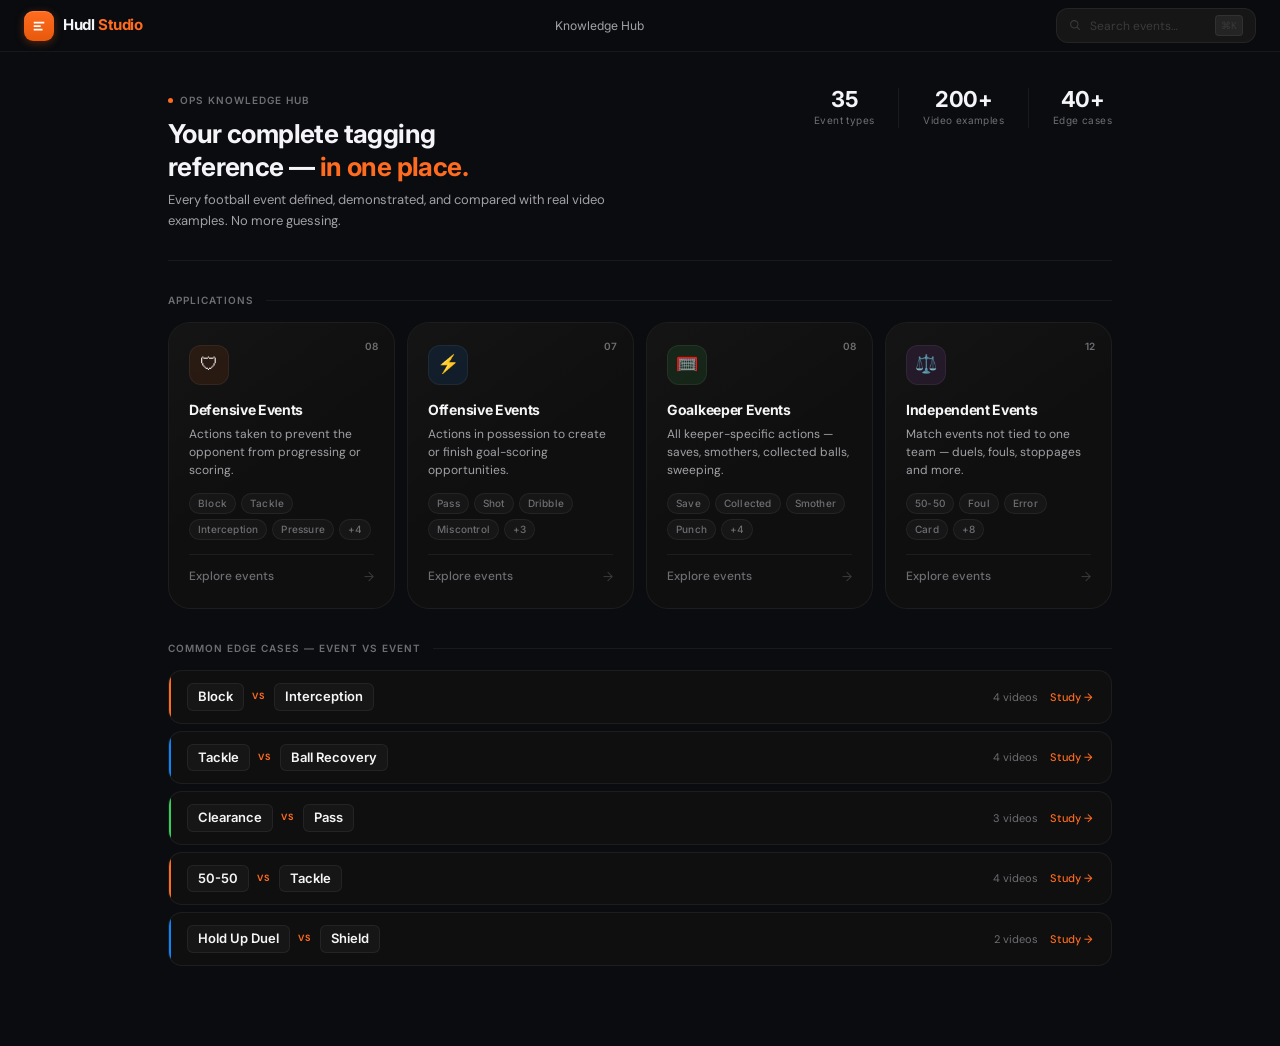
==== knowledge-hub.html @ 9ea67858 "feat: add Knowledge Hub as 4th app — dashboard card, routing, firebase config" ====
<!DOCTYPE html>
<html lang="en">
<head>
<meta charset="UTF-8">
<meta name="viewport" content="width=device-width, initial-scale=1.0">
<title>Knowledge Hub — Hudl Studio</title>
<link href="https://fonts.googleapis.com/css2?family=Inter:wght@400;500;600;700&family=DM+Sans:wght@300;400;500;600&display=swap" rel="stylesheet">
<style>
:root {
  --navy:#0a0c10; --n2:#0F0F0F; --n3:#161616; --n4:#1c1c1e; --n5:#242424;
  --orange:#FF6B1F; --orange2:#E8590C;
  --orange-glow:rgba(232,89,12,0.35);
  --orange-sub:rgba(232,89,12,0.08);
  --tx:#F5F5F7; --t2:#A1A1A6; --t3:#6E6E73; --t4:#3A3A3C;
  --b1:rgba(255,255,255,0.06); --b2:rgba(255,255,255,0.10); --b3:rgba(255,255,255,0.16);
  --grn:#30D158; --blu:#0A84FF; --pur:#BF5AF2; --amb:#FFD60A;
  --grn-sub:rgba(48,209,88,0.10); --blu-sub:rgba(10,132,255,0.10);
  --pur-sub:rgba(191,90,242,0.10); --red-sub:rgba(227,24,55,0.12);
  --r-card:22px; --r-btn:12px; --r-pill:999px;
  --ease:cubic-bezier(0.4,0,0.2,1);
  --sh-card:0 4px 16px rgba(0,0,0,0.5),0 1px 4px rgba(0,0,0,0.3);
}
*,*::before,*::after{box-sizing:border-box;margin:0;padding:0;}
html{scroll-behavior:smooth;}
body{
  background:var(--navy);
  color:var(--tx);
  font-family:'DM Sans',sans-serif;
  font-size:14px;
  line-height:1.5;
  overflow-x:hidden;
  min-height:100vh;
}
::-webkit-scrollbar{width:4px;height:4px;}
::-webkit-scrollbar-track{background:transparent;}
::-webkit-scrollbar-thumb{background:var(--b2);border-radius:2px;}

/* ── NAV ── */
.topnav{
  position:fixed;top:0;left:0;right:0;z-index:200;
  display:flex;align-items:center;justify-content:space-between;
  padding:0 24px;height:52px;
  background:rgba(10,12,16,0.92);
  backdrop-filter:saturate(180%) blur(20px);
  border-bottom:0.5px solid var(--b1);
}
.nav-logo{display:flex;align-items:center;gap:9px;cursor:pointer;text-decoration:none;}
.nav-logo-mark{
  width:30px;height:30px;
  background:linear-gradient(180deg,#FF6B1F 0%,#E8590C 100%);
  border-radius:9px;
  display:flex;align-items:center;justify-content:center;
  box-shadow:0 2px 8px rgba(232,89,12,0.35),0 1px 0 rgba(255,255,255,0.15) inset;
  flex-shrink:0;
}
.nav-logo-mark svg{width:14px;height:14px;fill:white;}
.nav-logo-text{font-family:'Inter',sans-serif;font-size:15px;font-weight:700;color:var(--tx);letter-spacing:-0.4px;}
.nav-logo-text span{color:var(--orange);}
.nav-breadcrumb{display:flex;align-items:center;gap:6px;font-size:12px;color:var(--t3);font-family:'Inter',sans-serif;}
.nav-breadcrumb .bc-item{cursor:pointer;transition:color .15s;padding:2px 4px;border-radius:4px;}
.nav-breadcrumb .bc-item:hover{color:var(--tx);}
.nav-breadcrumb .bc-item.current{color:var(--t2);cursor:default;}
.nav-breadcrumb .bc-sep{color:var(--t4);font-size:10px;}
.nav-search{
  display:flex;align-items:center;gap:8px;
  background:var(--n3);border:0.5px solid var(--b1);
  border-radius:var(--r-btn);padding:6px 12px;width:200px;
  transition:all .2s var(--ease);cursor:text;
}
.nav-search:hover{border-color:var(--b2);background:var(--n4);}
.nav-search svg{flex-shrink:0;}
.nav-search input{background:none;border:none;outline:none;color:var(--t2);font-size:12px;font-family:'DM Sans',sans-serif;width:100%;}
.nav-search input::placeholder{color:var(--t4);}
.nav-kbd{font-size:10px;color:var(--t4);flex-shrink:0;background:var(--n5);padding:2px 5px;border-radius:4px;border:0.5px solid var(--b1);}

/* ── PAGE SYSTEM ── */
.page{display:none;min-height:100vh;padding-top:52px;}
.page.active{display:block;animation:pageIn .32s var(--ease);}
@keyframes pageIn{from{opacity:0;transform:translateY(14px);}to{opacity:1;transform:translateY(0);}}

/* ── SHARED COMPONENTS ── */
.sec-label{
  font-size:10px;font-weight:600;text-transform:uppercase;
  letter-spacing:.10em;color:var(--t3);
  margin-bottom:14px;
  font-family:'Inter',sans-serif;
  display:flex;align-items:center;gap:12px;
}
.sec-label::after{content:'';flex:1;height:0.5px;background:var(--b1);}

/* card base */
.card{
  background:var(--n2);
  border:0.5px solid var(--b1);
  border-radius:var(--r-card);
  position:relative;overflow:hidden;
  transition:border-color .2s var(--ease),box-shadow .2s var(--ease),transform .2s var(--ease);
}
/* inner highlight top-left */
.card::before{
  content:'';position:absolute;inset:0;
  background:linear-gradient(145deg,rgba(255,255,255,0.025) 0%,transparent 50%);
  pointer-events:none;border-radius:inherit;
}
/* orange top-line on hover — studio signature */
.card::after{
  content:'';position:absolute;top:0;left:0;right:0;height:1px;
  background:linear-gradient(90deg,transparent 5%,rgba(232,89,12,0.6) 50%,transparent 95%);
  opacity:0;transition:opacity .2s;
}
.card:hover{border-color:var(--b2);box-shadow:var(--sh-card);transform:translateY(-2px);}
.card:hover::after{opacity:1;}

/* btn-primary */
.btn-primary{
  display:inline-flex;align-items:center;gap:6px;
  padding:7px 15px;border-radius:var(--r-btn);
  background:linear-gradient(180deg,#FF6B1F 0%,#E8590C 100%);
  color:#fff;border:1px solid rgba(255,255,255,0.10);
  font-family:'DM Sans',sans-serif;font-size:13px;font-weight:600;
  cursor:pointer;transition:all .2s var(--ease);
  box-shadow:0 1px 0 rgba(255,255,255,0.15) inset,0 2px 8px var(--orange-glow),0 1px 2px rgba(0,0,0,0.3);
  white-space:nowrap;letter-spacing:.01em;
}
.btn-primary:hover{
  background:linear-gradient(180deg,#FF7A2F 0%,#F06010 100%);
  box-shadow:0 1px 0 rgba(255,255,255,0.18) inset,0 4px 16px rgba(232,89,12,0.45);
  transform:translateY(-1px);
}
.btn-primary:active{transform:scale(0.97);}

/* badge */
.badge{
  font-size:10px;font-weight:600;letter-spacing:.01em;
  padding:3px 9px;border-radius:var(--r-pill);
  font-family:'Inter',sans-serif;
}
.badge-grn{background:var(--grn-sub);color:var(--grn);border:0.5px solid rgba(48,209,88,0.2);}
.badge-blu{background:var(--blu-sub);color:var(--blu);border:0.5px solid rgba(10,132,255,0.2);}
.badge-pur{background:var(--pur-sub);color:var(--pur);border:0.5px solid rgba(191,90,242,0.2);}
.badge-org{background:var(--orange-sub);color:var(--orange);border:0.5px solid rgba(232,89,12,0.2);}
.badge-red{background:var(--red-sub);color:#FF453A;border:0.5px solid rgba(255,69,58,0.2);}
.badge-t{background:rgba(255,255,255,0.06);color:var(--t2);border:0.5px solid var(--b1);}

/* accent dots */
.dot-org{display:inline-block;width:6px;height:6px;background:var(--orange);border-radius:50;border-radius:50%;}
.dot-grn{display:inline-block;width:6px;height:6px;background:var(--grn);border-radius:50%;}

/* ═══════════════════════════
   PAGE 1 — HOME
═══════════════════════════ */
.home-wrap{max-width:1000px;margin:0 auto;padding:36px 28px 80px;}

/* hero row */
.home-hero{
  display:flex;align-items:flex-start;justify-content:space-between;
  gap:2rem;margin-bottom:32px;
  padding-bottom:28px;border-bottom:0.5px solid var(--b1);
}
.home-hero-left{}
.home-eyebrow{
  display:inline-flex;align-items:center;gap:7px;
  font-size:10px;font-weight:600;letter-spacing:.10em;
  text-transform:uppercase;color:var(--t3);
  font-family:'Inter',sans-serif;
  margin-bottom:10px;
}
.home-eyebrow span{
  display:inline-block;width:5px;height:5px;
  background:var(--orange);border-radius:50%;
  animation:blink 2s ease-in-out infinite;
}
@keyframes blink{0%,100%{opacity:1;}50%{opacity:.3;}}
.home-title{
  font-family:'Inter',sans-serif;
  font-size:26px;font-weight:700;color:var(--tx);
  letter-spacing:-.6px;line-height:1.25;
  margin-bottom:7px;
}
.home-title em{color:var(--orange);font-style:normal;}
.home-sub{font-size:13px;color:var(--t2);font-weight:400;max-width:440px;line-height:1.6;}

/* stats */
.home-stats{display:flex;align-items:center;gap:0;flex-shrink:0;}
.hstat{text-align:center;padding:0 24px;border-right:0.5px solid var(--b1);}
.hstat:last-child{border-right:none;padding-right:0;}
.hstat-num{
  font-family:'Inter',sans-serif;font-size:22px;font-weight:700;
  color:var(--tx);letter-spacing:-.5px;line-height:1;margin-bottom:3px;
}
.hstat-lbl{font-size:10px;color:var(--t3);letter-spacing:.04em;font-family:'Inter',sans-serif;}

/* category grid */
.cat-grid{display:grid;grid-template-columns:1fr 1fr 1fr 1fr;gap:12px;margin-bottom:32px;}
.cat-card{
  padding:22px 20px;cursor:pointer;
}
.cat-card-icon{
  width:40px;height:40px;border-radius:12px;
  display:flex;align-items:center;justify-content:center;
  margin-bottom:14px;font-size:18px;
  border:0.5px solid var(--b1);
}
.cat-card-icon.def{background:rgba(232,89,12,0.1);}
.cat-card-icon.off{background:rgba(10,132,255,0.1);}
.cat-card-icon.gk{background:rgba(48,209,88,0.1);}
.cat-card-icon.ind{background:rgba(191,90,242,0.1);}
.cat-count-chip{
  position:absolute;top:16px;right:16px;
  font-size:10px;font-weight:600;
  color:var(--t3);font-family:'Inter',sans-serif;
}
.cat-name{
  font-family:'Inter',sans-serif;
  font-size:14px;font-weight:700;color:var(--tx);
  letter-spacing:-.3px;margin-bottom:5px;
}
.cat-desc{font-size:12px;color:var(--t2);line-height:1.5;margin-bottom:14px;}
.cat-tags{display:flex;flex-wrap:wrap;gap:5px;margin-bottom:14px;}
.cat-tag{
  font-size:10px;font-weight:500;letter-spacing:.02em;
  padding:2px 8px;border-radius:var(--r-pill);
  background:var(--n3);color:var(--t3);border:0.5px solid var(--b1);
  font-family:'Inter',sans-serif;
}
.cat-foot{
  display:flex;align-items:center;justify-content:space-between;
  padding-top:12px;border-top:0.5px solid var(--b1);
}
.cat-open{font-size:12px;font-weight:500;color:var(--t3);transition:color .18s;}
.cat-arrow{font-size:13px;color:var(--t4);transition:all .18s;}
.cat-card:hover .cat-open{color:var(--orange);}
.cat-card:hover .cat-arrow{color:var(--orange);transform:translateX(3px);}

/* VS strip */
.vs-strip{display:flex;flex-direction:column;gap:7px;}
.vs-row{
  background:var(--n2);border:0.5px solid var(--b1);
  border-radius:14px;padding:12px 18px;
  display:flex;align-items:center;justify-content:space-between;
  cursor:pointer;transition:all .18s var(--ease);
  position:relative;overflow:hidden;
}
.vs-row::before{content:'';position:absolute;left:0;top:0;bottom:0;width:2px;}
.vs-row.c-o::before{background:var(--orange);}
.vs-row.c-b::before{background:var(--blu);}
.vs-row.c-g::before{background:var(--grn);}
.vs-row:hover{background:var(--n3);border-color:var(--b2);}
.vs-pair{display:flex;align-items:center;gap:8px;}
.vs-ev{
  font-family:'Inter',sans-serif;font-size:13px;font-weight:600;
  color:var(--tx);padding:3px 10px;background:var(--n3);
  border-radius:6px;border:0.5px solid var(--b1);
}
.vs-label{font-size:9px;font-weight:700;letter-spacing:.1em;color:var(--orange);}
.vs-meta{display:flex;align-items:center;gap:12px;}
.vs-vc{font-size:11px;color:var(--t3);}
.vs-go{font-size:11px;font-weight:500;color:var(--orange);display:flex;align-items:center;gap:3px;transition:gap .15s;}
.vs-row:hover .vs-go{gap:6px;}

/* ═══════════════════════════
   PAGE 2 — CATEGORY
═══════════════════════════ */
.cat-page-wrap{max-width:1000px;margin:0 auto;padding:36px 28px 80px;}
.cat-hero{
  display:flex;align-items:flex-end;justify-content:space-between;
  gap:2rem;margin-bottom:28px;
  padding-bottom:24px;border-bottom:0.5px solid var(--b1);
}
.cat-hero-badge{
  display:inline-flex;align-items:center;gap:6px;
  font-size:10px;font-weight:600;letter-spacing:.10em;
  text-transform:uppercase;font-family:'Inter',sans-serif;
  padding:3px 10px;border-radius:var(--r-pill);margin-bottom:10px;
  border:0.5px solid;
}
.cat-hero-title{
  font-family:'Inter',sans-serif;font-size:24px;font-weight:700;
  color:var(--tx);letter-spacing:-.5px;margin-bottom:6px;
}
.cat-hero-desc{font-size:13px;color:var(--t2);max-width:440px;line-height:1.6;}
.cat-hero-num{
  font-family:'Inter',sans-serif;font-size:72px;font-weight:700;
  line-height:1;letter-spacing:-.04em;opacity:.05;color:var(--tx);
  flex-shrink:0;
}

.events-list{display:flex;flex-direction:column;gap:7px;}
.event-row{
  background:var(--n2);border:0.5px solid var(--b1);
  border-radius:14px;padding:14px 18px;
  display:flex;align-items:center;gap:14px;cursor:pointer;
  transition:all .2s var(--ease);position:relative;overflow:hidden;
}
.event-row::before{
  content:'';position:absolute;left:0;top:0;bottom:0;
  width:2px;opacity:0;transition:opacity .2s;
}
.event-row:hover{background:var(--n3);border-color:var(--b2);transform:translateX(3px);}
.event-row:hover::before{opacity:1;}
.event-row.def::before{background:var(--orange);}
.event-row.off::before{background:var(--blu);}
.event-row.gk::before{background:var(--grn);}
.event-row.ind::before{background:var(--pur);}
.ev-row-num{
  font-family:'Inter',sans-serif;font-size:11px;font-weight:600;
  color:var(--t4);width:22px;flex-shrink:0;
}
.ev-row-body{flex:1;min-width:0;}
.ev-row-name{
  font-family:'Inter',sans-serif;font-size:14px;font-weight:700;
  color:var(--tx);letter-spacing:-.2px;margin-bottom:2px;
}
.ev-row-def{font-size:12px;color:var(--t2);white-space:nowrap;overflow:hidden;text-overflow:ellipsis;}
.ev-row-pills{display:flex;gap:5px;flex-shrink:0;}
.ev-row-arrow{font-size:14px;color:var(--t4);flex-shrink:0;transition:all .18s;}
.event-row:hover .ev-row-arrow{color:var(--orange);transform:translateX(3px);}

/* ═══════════════════════════
   PAGE 3 — EVENT DETAIL
═══════════════════════════ */
.detail-wrap{max-width:1000px;margin:0 auto;padding:36px 28px 80px;}
.detail-hero{
  margin-bottom:24px;padding-bottom:24px;
  border-bottom:0.5px solid var(--b1);
}
.detail-ev-label{
  display:inline-flex;align-items:center;gap:6px;
  font-size:10px;font-weight:600;letter-spacing:.10em;
  text-transform:uppercase;font-family:'Inter',sans-serif;
  padding:3px 10px;border-radius:var(--r-pill);margin-bottom:10px;
  border:0.5px solid;
}
.detail-ev-title{
  font-family:'Inter',sans-serif;
  font-size:32px;font-weight:700;color:var(--tx);
  letter-spacing:-.7px;line-height:1.15;margin-bottom:10px;
}
.detail-ev-def{
  font-size:13px;font-weight:400;font-style:italic;
  color:var(--t2);max-width:580px;line-height:1.65;
  padding-left:14px;border-left:2px solid var(--orange);
}

/* 2-col layout */
.detail-cols{display:grid;grid-template-columns:1fr 1fr;gap:12px;margin-bottom:12px;}
.detail-full{margin-bottom:12px;}

.detail-card{
  background:var(--n2);border:0.5px solid var(--b1);
  border-radius:var(--r-card);padding:20px 22px;
}
.detail-card-lbl{
  font-size:10px;font-weight:600;text-transform:uppercase;
  letter-spacing:.10em;color:var(--t3);font-family:'Inter',sans-serif;
  margin-bottom:14px;
}

/* key points */
.kp-list{display:flex;flex-direction:column;gap:9px;}
.kp-item{display:flex;align-items:flex-start;gap:9px;font-size:13px;color:var(--t2);line-height:1.5;}
.kp-dot{
  width:4px;height:4px;border-radius:50%;background:var(--orange);
  flex-shrink:0;margin-top:6px;
}

/* outcomes */
.outcomes-list{display:flex;flex-direction:column;gap:7px;}
.outcome-row{
  display:flex;align-items:center;justify-content:space-between;
  padding:10px 14px;
  background:var(--n3);border:0.5px solid var(--b1);border-radius:10px;
}
.outcome-left{}
.outcome-name{font-family:'Inter',sans-serif;font-size:13px;font-weight:600;color:var(--tx);margin-bottom:1px;}
.outcome-desc{font-size:11px;color:var(--t3);}

/* types */
.types-grid{display:grid;grid-template-columns:repeat(auto-fill,minmax(200px,1fr));gap:8px;}
.type-item{
  padding:12px 14px;
  background:var(--n3);border:0.5px solid var(--b1);border-radius:10px;
}
.type-header{display:flex;align-items:center;gap:8px;margin-bottom:5px;}
.type-num{
  width:20px;height:20px;border-radius:5px;
  display:flex;align-items:center;justify-content:center;
  background:rgba(232,89,12,0.12);
  font-size:10px;font-weight:700;color:var(--orange);
  font-family:'Inter',sans-serif;flex-shrink:0;
}
.type-name{font-family:'Inter',sans-serif;font-size:13px;font-weight:600;color:var(--tx);}
.type-desc{font-size:12px;color:var(--t2);line-height:1.45;}

/* video grid */
.videos-grid{display:grid;grid-template-columns:repeat(4,1fr);gap:9px;}
.video-card{
  background:var(--n3);border:0.5px solid var(--b1);
  border-radius:12px;overflow:hidden;cursor:pointer;
  transition:all .2s var(--ease);
}
.video-card:hover{border-color:rgba(232,89,12,0.4);transform:scale(1.02);}
.video-card:hover .play-ring{background:var(--orange);border-color:var(--orange);}
.video-thumb{aspect-ratio:16/9;display:flex;align-items:center;justify-content:center;position:relative;}
.video-thumb::before{content:'';position:absolute;inset:0;background:radial-gradient(circle at 50% 50%,rgba(232,89,12,0.05),transparent 70%);}
.play-ring{
  width:34px;height:34px;border-radius:50%;
  background:rgba(255,255,255,0.08);
  border:0.5px solid var(--b2);
  display:flex;align-items:center;justify-content:center;
  transition:all .2s;
}
.play-ring svg{width:12px;height:12px;fill:white;margin-left:2px;}
.video-info{padding:9px 10px;border-top:0.5px solid var(--b1);}
.video-fname{font-size:10px;color:var(--t3);font-family:monospace;white-space:nowrap;overflow:hidden;text-overflow:ellipsis;}

/* vs comps */
.vs-comps{display:flex;flex-direction:column;gap:8px;}
.vs-comp{
  background:var(--n2);border:0.5px solid var(--b1);
  border-radius:14px;overflow:hidden;cursor:pointer;
  transition:border-color .18s;
}
.vs-comp:hover{border-color:var(--b2);}
.vs-comp-head{
  display:flex;align-items:center;justify-content:space-between;
  padding:12px 16px;border-bottom:0.5px solid var(--b1);
}
.vs-comp-pair{display:flex;align-items:center;gap:8px;}
.vs-name{
  font-family:'Inter',sans-serif;font-size:12px;font-weight:600;
  color:var(--tx);padding:3px 10px;background:var(--n3);
  border-radius:6px;border:0.5px solid var(--b1);
}
.vs-vslbl{font-size:9px;font-weight:700;letter-spacing:.1em;color:var(--orange);}
.vs-comp-vc{font-size:11px;color:var(--t3);}
.vs-comp-body{padding:10px 16px;font-size:12px;color:var(--t2);line-height:1.5;}
.vs-thumb-row{display:flex;gap:7px;padding:0 16px 12px;}
.vs-thumb{
  width:90px;height:50px;flex-shrink:0;
  background:var(--n3);border:0.5px solid var(--b1);
  border-radius:7px;display:flex;align-items:center;justify-content:center;
}
.vs-thumb svg{width:12px;height:12px;fill:rgba(255,255,255,0.3);}

/* fade-up animation */
.fu{opacity:0;transform:translateY(16px);animation:fadeUp .5s var(--ease) forwards;}
@keyframes fadeUp{to{opacity:1;transform:translateY(0);}}
.d1{animation-delay:.04s;}.d2{animation-delay:.1s;}.d3{animation-delay:.16s;}
.d4{animation-delay:.22s;}.d5{animation-delay:.28s;}.d6{animation-delay:.34s;}
.d7{animation-delay:.4s;}

/* empty state */
.empty{font-size:13px;color:var(--t3);padding:16px 0;font-style:italic;}
</style>
</head>
<body>

<!-- NAV -->
<nav class="topnav">
  <div class="nav-logo" onclick="goHome()">
    <div class="nav-logo-mark">
      <svg viewBox="0 0 16 16"><path d="M2 3h12v2H2zm0 4h8v2H2zm0 4h10v2H2z"/></svg>
    </div>
    <div class="nav-logo-text">Hudl <span>Studio</span></div>
  </div>
  <div class="nav-breadcrumb" id="breadcrumb">
    <span class="bc-item current">Knowledge Hub</span>
  </div>
  <div class="nav-search">
    <svg width="13" height="13" viewBox="0 0 16 16" fill="none"><circle cx="6.5" cy="6.5" r="4.5" stroke="#3A3A3C" stroke-width="1.3"/><path d="M10 10l3 3" stroke="#3A3A3C" stroke-width="1.3" stroke-linecap="round"/></svg>
    <input type="text" placeholder="Search events…"/>
    <span class="nav-kbd">⌘K</span>
  </div>
</nav>


<!-- ═════════════════════════════════
     PAGE 1 — HOME
═════════════════════════════════ -->
<div id="page-home" class="page active">
<div class="home-wrap">

  <div class="home-hero fu d1">
    <div class="home-hero-left">
      <div class="home-eyebrow"><span></span>Ops Knowledge Hub</div>
      <div class="home-title">Your complete tagging<br>reference — <em>in one place.</em></div>
      <div class="home-sub">Every football event defined, demonstrated, and compared with real video examples. No more guessing.</div>
    </div>
    <div class="home-stats">
      <div class="hstat"><div class="hstat-num">35</div><div class="hstat-lbl">Event types</div></div>
      <div class="hstat"><div class="hstat-num">200+</div><div class="hstat-lbl">Video examples</div></div>
      <div class="hstat"><div class="hstat-num">40+</div><div class="hstat-lbl">Edge cases</div></div>
    </div>
  </div>

  <div class="sec-label fu d2">Applications</div>
  <div class="cat-grid fu d3">

    <div class="card cat-card" onclick="goCategory('def')">
      <div class="cat-count-chip">08</div>
      <div class="cat-card-icon def">🛡</div>
      <div class="cat-name">Defensive Events</div>
      <div class="cat-desc">Actions taken to prevent the opponent from progressing or scoring.</div>
      <div class="cat-tags">
        <span class="cat-tag">Block</span><span class="cat-tag">Tackle</span>
        <span class="cat-tag">Interception</span><span class="cat-tag">Pressure</span><span class="cat-tag">+4</span>
      </div>
      <div class="cat-foot">
        <span class="cat-open">Explore events</span>
        <span class="cat-arrow">→</span>
      </div>
    </div>

    <div class="card cat-card" onclick="goCategory('off')">
      <div class="cat-count-chip">07</div>
      <div class="cat-card-icon off">⚡</div>
      <div class="cat-name">Offensive Events</div>
      <div class="cat-desc">Actions in possession to create or finish goal-scoring opportunities.</div>
      <div class="cat-tags">
        <span class="cat-tag">Pass</span><span class="cat-tag">Shot</span>
        <span class="cat-tag">Dribble</span><span class="cat-tag">Miscontrol</span><span class="cat-tag">+3</span>
      </div>
      <div class="cat-foot">
        <span class="cat-open">Explore events</span>
        <span class="cat-arrow">→</span>
      </div>
    </div>

    <div class="card cat-card" onclick="goCategory('gk')">
      <div class="cat-count-chip">08</div>
      <div class="cat-card-icon gk">🥅</div>
      <div class="cat-name">Goalkeeper Events</div>
      <div class="cat-desc">All keeper-specific actions — saves, smothers, collected balls, sweeping.</div>
      <div class="cat-tags">
        <span class="cat-tag">Save</span><span class="cat-tag">Collected</span>
        <span class="cat-tag">Smother</span><span class="cat-tag">Punch</span><span class="cat-tag">+4</span>
      </div>
      <div class="cat-foot">
        <span class="cat-open">Explore events</span>
        <span class="cat-arrow">→</span>
      </div>
    </div>

    <div class="card cat-card" onclick="goCategory('ind')">
      <div class="cat-count-chip">12</div>
      <div class="cat-card-icon ind">⚖️</div>
      <div class="cat-name">Independent Events</div>
      <div class="cat-desc">Match events not tied to one team — duels, fouls, stoppages and more.</div>
      <div class="cat-tags">
        <span class="cat-tag">50-50</span><span class="cat-tag">Foul</span>
        <span class="cat-tag">Error</span><span class="cat-tag">Card</span><span class="cat-tag">+8</span>
      </div>
      <div class="cat-foot">
        <span class="cat-open">Explore events</span>
        <span class="cat-arrow">→</span>
      </div>
    </div>

  </div>

  <div class="sec-label fu d5">Common edge cases — event vs event</div>
  <div class="vs-strip fu d6">
    <div class="vs-row c-o" onclick="goEvent('def','block')">
      <div class="vs-pair"><span class="vs-ev">Block</span><span class="vs-label">VS</span><span class="vs-ev">Interception</span></div>
      <div class="vs-meta"><span class="vs-vc">4 videos</span><span class="vs-go">Study →</span></div>
    </div>
    <div class="vs-row c-b" onclick="goEvent('def','tackle')">
      <div class="vs-pair"><span class="vs-ev">Tackle</span><span class="vs-label">VS</span><span class="vs-ev">Ball Recovery</span></div>
      <div class="vs-meta"><span class="vs-vc">4 videos</span><span class="vs-go">Study →</span></div>
    </div>
    <div class="vs-row c-g" onclick="goEvent('off','pass')">
      <div class="vs-pair"><span class="vs-ev">Clearance</span><span class="vs-label">VS</span><span class="vs-ev">Pass</span></div>
      <div class="vs-meta"><span class="vs-vc">3 videos</span><span class="vs-go">Study →</span></div>
    </div>
    <div class="vs-row c-o" onclick="goEvent('ind','fifty')">
      <div class="vs-pair"><span class="vs-ev">50-50</span><span class="vs-label">VS</span><span class="vs-ev">Tackle</span></div>
      <div class="vs-meta"><span class="vs-vc">4 videos</span><span class="vs-go">Study →</span></div>
    </div>
    <div class="vs-row c-b" onclick="goEvent('off','holdup')">
      <div class="vs-pair"><span class="vs-ev">Hold Up Duel</span><span class="vs-label">VS</span><span class="vs-ev">Shield</span></div>
      <div class="vs-meta"><span class="vs-vc">2 videos</span><span class="vs-go">Study →</span></div>
    </div>
  </div>

</div>
</div>


<!-- ═════════════════════════════════
     PAGE 2 — CATEGORY
═════════════════════════════════ -->
<div id="page-category" class="page">
<div class="cat-page-wrap">
  <div class="cat-hero fu d1">
    <div>
      <div class="cat-hero-badge" id="cat-badge"></div>
      <div class="cat-hero-title" id="cat-title"></div>
      <div class="cat-hero-desc" id="cat-desc"></div>
    </div>
    <div class="cat-hero-num" id="cat-num"></div>
  </div>
  <div class="sec-label fu d2">All events in this category</div>
  <div class="events-list fu d3" id="events-list"></div>
</div>
</div>


<!-- ═════════════════════════════════
     PAGE 3 — EVENT DETAIL
═════════════════════════════════ -->
<div id="page-event" class="page">
<div class="detail-wrap">

  <div class="detail-hero fu d1">
    <div class="detail-ev-label" id="ev-label"></div>
    <div class="detail-ev-title" id="ev-title"></div>
    <div class="detail-ev-def" id="ev-def"></div>
  </div>

  <div class="detail-cols fu d2">
    <div class="detail-card">
      <div class="detail-card-lbl">Key points</div>
      <div class="kp-list" id="ev-kps"></div>
    </div>
    <div class="detail-card">
      <div class="detail-card-lbl">Outcomes</div>
      <div class="outcomes-list" id="ev-outcomes"></div>
    </div>
  </div>

  <div class="detail-full fu d3">
    <div class="detail-card">
      <div class="detail-card-lbl">Types &amp; subtypes</div>
      <div class="types-grid" id="ev-types"></div>
    </div>
  </div>

  <div class="detail-full fu d4">
    <div class="detail-card">
      <div class="detail-card-lbl">Video examples</div>
      <div class="videos-grid" id="ev-videos"></div>
    </div>
  </div>

  <div class="detail-full fu d5">
    <div class="detail-card">
      <div class="detail-card-lbl">Event vs event — edge cases</div>
      <div class="vs-comps" id="ev-vs"></div>
    </div>
  </div>

</div>
</div>


<script>
const CATS = {
  def:{emoji:'🛡',label:'Defensive',title:'Defensive Events',desc:'Actions taken to prevent the opponent from progressing or scoring.',badgeCls:'badge-org',acc:'def',count:'08'},
  off:{emoji:'⚡',label:'Offensive',title:'Offensive Events',desc:'Actions in possession to create or finish goal-scoring opportunities.',badgeCls:'badge-blu',acc:'off',count:'07'},
  gk: {emoji:'🥅',label:'Goalkeeper',title:'Goalkeeper Events',desc:'All keeper-specific actions — saves, smothers, collected balls and sweeping.',badgeCls:'badge-grn',acc:'gk',count:'08'},
  ind:{emoji:'⚖️',label:'Independent',title:'Independent Events',desc:'Match events not tied to one team — duels, fouls, stoppages and more.',badgeCls:'badge-pur',acc:'ind',count:'12'},
};

const EVENTS = {
  def:[
    {id:'block',name:'Block',def:'Blocking the ball by standing in its path.',kps:['Close distance to the opponent','A simple or normal move, or standing still','Deflection touch against a pass or shot','Save block or goal-line clearance'],types:[{n:'Defensive',d:'The ball hits an opposing player.'},{n:'Offensive',d:'The ball hits a teammate of the player who made the action.'}],outcomes:[{n:'Regular',d:'Ball clearly changes direction.',b:'badge-org',bl:'Regular'},{n:'Deflection',d:'Slightly alters path only.',b:'badge-blu',bl:'Deflection'}],videos:['Copy of 1.mp4','Copy of 2.mp4','Copy of 6.mp4','Copy of 5.mp4','Block Save.mp4','Block offensive.mp4'],vs:[{ev:'Interception',vc:4,desc:'Close distance, simple movement, ball touches player unintentionally = Block. Smart positioning cutting the passing lane = Interception.'},{ev:'Tackle',vc:1,desc:'Opponent\'s intention was a pass, not a dribble = Block, not Tackle.'},{ev:'Clearance',vc:1,desc:'Moved with simple movement and misjudged the ball = Block, not Clearance.'}]},
    {id:'ballrecovery',name:'Ball Recovery',def:'An attempt to recover a loose ball.',kps:['Regains possession for his team','Normal, natural movement toward the ball','The ball is loose — not under control of any player','Little effort required'],types:[{n:'Complete',d:'Player successfully regains the ball and secures possession.'},{n:'Fail',d:'Player attempts to recover but ball runs too far away.'}],outcomes:[{n:'Complete',d:'Possession secured.',b:'badge-grn',bl:'Complete'},{n:'Fail',d:'Ball lost.',b:'badge-red',bl:'Fail'}],videos:['Copy of 1.mp4','Copy of 2.mp4','Copy of 3.mp4','Ball Recovery not Tackle.mp4'],vs:[{ev:'Interception',vc:4,desc:'Natural movement tracking back = Recovery. Smart anticipation cutting lane = Interception.'},{ev:'Tackle',vc:3,desc:'Miscontrol makes ball loose, next touch = Recovery, not Tackle.'},{ev:'50-50',vc:1,desc:'One player has no real chance = Recovery, not 50-50.'}]},
    {id:'interception',name:'Interception',def:'Anticipating and positioning oneself in the passing lane to prevent an opponent\'s pass from reaching their teammate.',kps:['Against opponent pass only','Clever movement and smart positioning','Cutting the passing lane','Defender must reach ball first (Step In rule)'],types:[{n:'Won',d:'Ball secured — possession gained by defender.'},{n:'Success',d:'Pass disrupted but not fully controlled.'}],outcomes:[{n:'Won',d:'Full possession.',b:'badge-grn',bl:'Won'},{n:'Success',d:'Pass disrupted.',b:'badge-blu',bl:'Success'}],videos:['Won 1.mp4','Won 2.mp4','Success 1.mp4','1- Step In.mp4','2-Step In.mp4'],vs:[{ev:'Block',vc:4,desc:'Anticipation + smart positioning = Interception. Standing still, ball hits player = Block.'},{ev:'Ball Recovery',vc:3,desc:'Pretending to press then cutting lane = Interception. Natural tracking back = Recovery.'},{ev:'Tackle',vc:2,desc:'Defender intercepts before attacker touches ball = Interception, not Tackle.'}]},
    {id:'clearance',name:'Clearance',def:'Action by a player to clear danger without intention to deliver to a teammate.',kps:['Removes danger with quick one-touch action','Does not look up — just clears','No aim for a specific teammate','Usually performed under pressure','Usually in defending team\'s half'],types:[{n:'Regular',d:'Clearance without aerial duel — any body part except head.'},{n:'Aerial Won',d:'Removes ball from danger during an aerial duel.'}],outcomes:[{n:'Regular',d:'Standard ground clearance.',b:'badge-org',bl:'Regular'},{n:'Aerial Won',d:'Won in the air.',b:'badge-blu',bl:'Aerial'}],videos:['Copy of 1.mp4','Copy of 3.mp4','Copy of 4.mp4','Copy of 5.mp4'],vs:[{ev:'Interception',vc:4,desc:'Covering natural defensive position, ball comes into zone = Clearance. Stepping into passing lane = Interception.'},{ev:'Pass',vc:3,desc:'No intention to direct to teammate = Clearance. Spots and plays to teammate = Pass.'}]},
    {id:'tackle',name:'Tackle',def:'A ground contest in which a defender successfully dispossesses an opponent in possession.',kps:['Direct duel between defender and ball carrier','One player is in clear possession — not a 50-50','Sliding or standing challenge with any legal body part','Direction tracked: Left / Right Take On, or None'],types:[{n:'Dribble Attempt',d:'Attacker was trying to dribble and failed.'},{n:'Dispossessed',d:'Attacker was not trying to dribble — just lost the ball.'},{n:'Take On / Not Take On / None',d:'Direction attacker takes, read from defender\'s shoulders.'}],outcomes:[{n:'Won',d:'Defender regains full possession.',b:'badge-grn',bl:'Won'},{n:'Success',d:'Ball knocked to another player or out.',b:'badge-blu',bl:'Success'}],videos:['Dribble Attempt 1.mp4','Won 1.mp4','Success 1.mp4','Tackle 1.mp4','Tackle 2.mp4'],vs:[{ev:'50-50',vc:3,desc:'One player has clear possession = Tackle. Equal chance for both = 50-50.'},{ev:'Ball Recovery',vc:4,desc:'Miscontrol makes ball loose, next touch = Recovery. Ball still under control = Tackle.'},{ev:'Interception',vc:2,desc:'Defender contacts attacker\'s leg while receiving = Tackle, not Interception.'}]},
    {id:'legstretch',name:'Leg Stretch Duel',def:'Defender stretches their leg to try to win the ball while attacker does not attempt to dribble past or create space.',kps:['Close distance with leg stretch toward the ball','Attacker in clear possession','No successful tackle, no dribble past'],types:[{n:'Leg Stretch',d:'Defender stretches leg — no full challenge or tackle made.'}],outcomes:[{n:'Attempted',d:'Leg stretch made.',b:'badge-t',bl:'Attempted'}],videos:['1.mp4','Leg Stretch Duel 1.mp4'],vs:[]},
    {id:'pressure',name:'Pressure',def:'A defensive move where a player applies pressure to an opponent receiving, carrying, or releasing the ball.',kps:['Direct movement toward the ball carrier','Close distance between players','High intensity in the press','Possible physical contact'],types:[{n:'While Receiving',d:'Pressure as opponent receives the ball.'},{n:'While Carrying',d:'Pressure as opponent carries the ball.'},{n:'Before Releasing',d:'Pressure just before opponent plays the ball.'}],outcomes:[{n:'Applied',d:'Pressure registered.',b:'badge-org',bl:'Applied'}],videos:['Receiving.mp4','pressure (Carrying).mp4','Before Shot.mp4','More than 1 Press.mp4'],vs:[]},
    {id:'shield',name:'Shield',def:'Player shields the ball to prevent an opponent from gaining possession, allowing it to go out of bounds.',kps:['Player shields while ball goes out of play','Usually a tight one-on-one duel','Opponent pressing very closely','Opponent not allowed to touch the ball'],types:[{n:'Shield',d:'Protects ball from opponent until it exits play.'}],outcomes:[{n:'Complete',d:'Ball goes out safely.',b:'badge-grn',bl:'Complete'}],videos:['Shield.mp4','Point 2-2.mp4'],vs:[{ev:'Tackle',vc:1,desc:'Opponent steps in and pushes ball away = Tackle; shield becomes Ball Recovery.'}]},
  ],
  off:[
    {id:'pass',name:'Pass',def:'An intended kick from one player to a teammate.',kps:['Intent to deliver to a teammate','Can be complete, incomplete, out of play, or offside','Through balls cut through the last defensive line','Height: Ground / Low / High'],types:[{n:'Open Play',d:'Regular pass during play.'},{n:'Set Piece',d:'Free kick, corner, goal kick, throw-in, kick-off.'},{n:'First Time',d:'One-touch pass without prior control.'},{n:'Interception / Recovery',d:'Pass off an interception or loose ball.'}],outcomes:[{n:'Complete',d:'Reaches teammate.',b:'badge-grn',bl:'Complete'},{n:'Incomplete',d:'Doesn\'t reach target.',b:'badge-red',bl:'Incomplete'},{n:'Out',d:'Goes out of play.',b:'badge-red',bl:'Out'},{n:'Offside',d:'Receiver in offside position.',b:'badge-red',bl:'Offside'}],videos:['Open play pass.mp4','Pass First Time.mp4','Through Ball.mp4','Pass Backheel.mp4'],vs:[{ev:'Clearance',vc:3,desc:'Intent to reach teammate = Pass. Just clearing danger without looking up = Clearance.'}]},
    {id:'unknownpass',name:'Unknown Pass End',def:'A pass that occurred but whose end didn\'t match any known outcome.',kps:['Pass interrupted by a foul','Half ends while pass is in flight','Own goal off back-pass','Ball hits referee, post, or object'],types:[{n:'Foul Committed',d:'Pass interrupted by a foul.'},{n:'Half End',d:'Whistle blows while pass is in flight.'},{n:'Own Goal Against',d:'Back-pass results in own goal.'},{n:'X Event',d:'Ball hits referee, post, corner flag, etc.'}],outcomes:[{n:'Tagged',d:'At moment of interruption.',b:'badge-t',bl:'Tagged'}],videos:['1.mp4','2.mp4','3.mp4','4.mp4'],vs:[]},
    {id:'shot',name:'Shot',def:'An attempt to score a goal, made with any legal part of the body.',kps:['Clear intent to score','Final action of the attack','Body parts: foot, head, other','Technique: Normal, Volley, Half-Volley, Overhead, Lob, Diving Header, Backheel'],types:[{n:'Open Play',d:'Shot during normal play.'},{n:'Set Piece',d:'Free kick, penalty, corner shot.'},{n:'Redirected',d:'Ball redirected toward goal.'}],outcomes:[{n:'Goal',d:'Crosses the line.',b:'badge-grn',bl:'Goal'},{n:'Saved',d:'Goalkeeper stops it.',b:'badge-blu',bl:'Saved'},{n:'Blocked',d:'Another player deflects it.',b:'badge-org',bl:'Blocked'},{n:'Post / Wayward',d:'Misses the goal.',b:'badge-red',bl:'Off target'}],videos:['Shot open play.mp4','Copy of Goal.mp4','Copy of Saved 2.mp4','Copy of Block.mp4'],vs:[]},
    {id:'dribble',name:'Dribble',def:'A successful action where a player gets past an opponent or creates space for a key action.',kps:['Ball control while beating a defender','Direction tracked vs defender\'s shoulders','No Touch and Nutmeg are special subtypes'],types:[{n:'Complete',d:'Player beats defender, continues in intended direction.'},{n:'Overrun',d:'Player beats defender but same touch pushes ball too far.'}],outcomes:[{n:'Complete',d:'Successfully past the defender.',b:'badge-grn',bl:'Complete'},{n:'Overrun',d:'Beat defender but ball overruns.',b:'badge-blu',bl:'Overrun'}],videos:['Copy of 1.mp4','Copy of 2.mp4','Copy of Dribble nutmeg.mp4','Copy of no touch.mp4'],vs:[{ev:'Not Dribble',vc:5,desc:'Defender taken completely out of play = Dribble. Attacker just moves backward into open space = Not a Dribble.'}]},
    {id:'miscontrol',name:'Miscontrol',def:'A player loses possession due to a poor touch.',kps:['Poor touch while receiving or carrying','Misjudging the ball','No direct defensive action caused it'],types:[{n:'Regular',d:'Poor touch during ground play.'},{n:'Aerial Won',d:'Poor touch after winning an aerial duel.'}],outcomes:[{n:'Miscontrol',d:'Ball lost from poor touch.',b:'badge-red',bl:'Miscontrol'}],videos:['Reguler 1.mp4','Reguler 2.mp4','Aerial won 1.mp4'],vs:[{ev:'Dribble / Tackle',vc:7,desc:'Unintentional touch that loses the ball = Miscontrol, even if it accidentally beats a player.'}]},
    {id:'holdup',name:'Hold Up Duel',def:'A player uses physical strength to protect the ball from an opponent while maintaining possession.',kps:['Ground challenge with real physical contact','Attacker already in clear possession','Physical contact while shielding or blocking defender'],types:[{n:'Hold Up',d:'Protecting the ball using body strength.'}],outcomes:[{n:'Won',d:'Maintained possession.',b:'badge-grn',bl:'Won'},{n:'Lost',d:'Opponent wins the ball.',b:'badge-red',bl:'Lost'}],videos:['1.mp4','2.mp4'],vs:[{ev:'Shield',vc:2,desc:'Ball stays in play = Hold Up Duel. Ball goes out of play = Shield.'},{ev:'Positioning Duel',vc:2,desc:'Player protecting own possession = Hold Up. Neither player has possession = Positioning Duel.'}]},
    {id:'separation',name:'Separation Duel',def:'A player uses skills to gain space against an opponent before a cross or shot.',kps:['Contact between two players in ball\'s path','Both players on the ground','No clear advantage for either player over the ball'],types:[{n:'Right',d:'Attacker moved ball toward defender\'s right.'},{n:'Left',d:'Attacker moved ball toward defender\'s left.'}],outcomes:[{n:'Separation gained',d:'Player gets space for cross or shot.',b:'badge-grn',bl:'Won'}],videos:['Right1.mp4','Left 1.mp4'],vs:[]},
  ],
  gk:[
    {id:'collected',name:'Collected',def:'Keeper comes out or jumps to collect a high ball, including crosses and lofted passes.',kps:['Catches high or low balls from crosses, corners, or loose balls','Comes out of goal when opponent is nearby contesting','Key difference from Ball Recovery: opponent must be present'],types:[{n:'Success',d:'Goalkeeper catches the ball cleanly.'},{n:'Collected Twice',d:'Goalkeeper catches a second time.'},{n:'Fail',d:'Goalkeeper fails to hold the ball.'}],outcomes:[{n:'Success',d:'Ball secured.',b:'badge-grn',bl:'Success'},{n:'Fail',d:'Ball dropped or missed.',b:'badge-red',bl:'Fail'}],videos:['Collected Success.mp4','Collected Fail.mp4','Collected 1.mp4','Collected 2.mkv'],vs:[{ev:'Ball Recovery',vc:4,desc:'Opponent nearby contesting = Collected. No opponent present = Ball Recovery for GK.'}]},
    {id:'punch',name:'Punch',def:'Keeper punches the ball away to clear it from danger.',kps:['Ball clearance with fist closed','No specific direction required','Used when catching cleanly isn\'t possible','Happens at set pieces or open-play crosses'],types:[{n:'Success',d:'Goalkeeper punches ball away cleanly.'},{n:'Fail',d:'Goalkeeper fails to connect properly.'}],outcomes:[{n:'Success',d:'Ball cleared.',b:'badge-grn',bl:'Success'},{n:'Fail',d:'Failed punch.',b:'badge-red',bl:'Fail'}],videos:['Punch Success.mp4','Fail.mp4'],vs:[{ev:'Keeper Sweeper',vc:1,desc:'One-handed action outside the box = Punch (no one-handed Sweeper option exists).'}]},
    {id:'smother',name:'Smother',def:'Keeper equivalent of a tackle — coming out to dispossess a player.',kps:['Similar to a Tackle for outfield players','Usually against Dribble or Dispossessed','Direction also tracked: Left / Right Take On or None'],types:[{n:'Dribble Attempt',d:'Opponent was trying to dribble the keeper.'},{n:'Dispossessed',d:'Opponent was not trying to dribble.'}],outcomes:[{n:'Won',d:'Keeper wins the ball fully.',b:'badge-grn',bl:'Won'},{n:'Success',d:'Ball knocked away.',b:'badge-blu',bl:'Success'}],videos:['Smother Won.mp4','Dribble Take on 2.mp4','Dribble Take on 5.mp4'],vs:[]},
    {id:'sweeper',name:'Keeper Sweeper',def:'Keeper comes off their line to claim or clear the ball — similar to an Interception.',kps:['Usually happens outside the penalty area','Often against through balls or long passes','Deals with dangerous situations before attackers reach the ball'],types:[{n:'Claim',d:'Goalkeeper comes out and claims possession.'},{n:'Clear',d:'Goalkeeper comes out and clears the ball.'}],outcomes:[{n:'Claim',d:'Ball secured.',b:'badge-grn',bl:'Claim'},{n:'Clear',d:'Danger cleared.',b:'badge-blu',bl:'Clear'}],videos:['Sweeper Claim.mp4','Sweeper clear.mp4','Sweeper 1.mp4','Sweeper 5.mp4'],vs:[]},
    {id:'saveattempt',name:'Save Attempt',def:'Keeper save from an opposing team shot — happens only after a Shot.',kps:['After Shots only','Preventing the ball from entering the goal','Body part, technique, and body state all tagged here'],types:[{n:'Won',d:'Goalkeeper wins the ball completely.'},{n:'Success',d:'Shot saved, ball stays in play.'},{n:'Fail',d:'Goal conceded.'},{n:'Second Effort',d:'Keeper makes a second save attempt.'}],outcomes:[{n:'Won',d:'Full possession.',b:'badge-grn',bl:'Won'},{n:'Success',d:'Ball parried.',b:'badge-blu',bl:'Success'},{n:'Fail',d:'Goal scored.',b:'badge-red',bl:'Fail'}],videos:['Won.mp4','Success.mp4','Fail.mp4','Second Effort.mp4'],vs:[]},
    {id:'noconcede',name:'Conceded No Save',def:'Goalkeeper concedes a goal without touching the ball.',kps:['After Shots only','Goalkeeper had no chance to touch the ball'],types:[{n:'Conceded No Save',d:'Goalkeeper could not reach the ball.'}],outcomes:[{n:'Goal conceded',d:'Ball enters net untouched.',b:'badge-red',bl:'Conceded'}],videos:['Conceded No Save 1.mp4','Conceded No Save 2.mp4'],vs:[]},
    {id:'save',name:'Save',def:'Keeper save from a non-shot situation — after deflection or own-goal risk.',kps:['NOT after a direct Shot — that is Save Attempt','After clearance or deflection toward goal','Quick reaction from goalkeeper'],types:[{n:'Won',d:'Goalkeeper wins the ball completely.'},{n:'Success',d:'Ball kept out, stays in play.'},{n:'Second Effort',d:'Second save attempt.'}],outcomes:[{n:'Won',d:'Full possession.',b:'badge-grn',bl:'Won'},{n:'Success',d:'Ball kept out.',b:'badge-blu',bl:'Success'},{n:'Fail',d:'Goal conceded.',b:'badge-red',bl:'Fail'}],videos:['Won.mp4','Success.mp4','Save Fail.mp4'],vs:[]},
    {id:'gkextras',name:'GK Extras',def:'Additional descriptors tagged for every shot on goal — body part, technique, and body state.',kps:['Body Part: Right/Left Foot, Right/Left/Both Hands, Chest, Head','Technique: Standing (didn\'t leave feet) or Diving','Body State at moment shot was taken: Set / Moving / Prone'],types:[{n:'Body Part',d:'Which part of body was used.'},{n:'Technique',d:'Standing or Diving save.'},{n:'Body State',d:'Set / Moving / Prone at moment of shot.'}],outcomes:[],videos:[],vs:[]},
  ],
  ind:[
    {id:'fifty',name:'50-50',def:'Two players challenging to recover a loose ball — equal chance for both.',kps:['Both players have equal chance — no clear advantage','Ball must be loose, not in possession of either team','Both move toward ball and compete simultaneously'],types:[{n:'Won',d:'Player wins contest and regains possession.'},{n:'Success',d:'Player wins and knocks ball to team.'}],outcomes:[{n:'Won',d:'Clear possession.',b:'badge-grn',bl:'Won'},{n:'Success',d:'Ball knocked to team.',b:'badge-blu',bl:'Success'}],videos:['Fifty Fifty Won.mp4','2- Success.mp4','Fifty-fifty 1.mp4','50-50 3.mp4'],vs:[{ev:'Tackle',vc:4,desc:'Equal chance for both = 50-50. One player clearly has possession = Tackle.'}]},
    {id:'posduel',name:'Positioning Duel',def:'Players compete for ball or space using physical positioning — neither in clear possession initially.',kps:['Contact in ball\'s path before it arrives','Both players on the ground','No clear advantage for either player'],types:[{n:'With Touch',d:'One or both players touch the ball.'},{n:'No Touch',d:'Contest for position without touching ball.'}],outcomes:[{n:'Won',d:'One player secures ball.',b:'badge-grn',bl:'Won'}],videos:['Touch 1.mp4','No touch 1.mp4'],vs:[{ev:'Hold Up Duel',vc:2,desc:'Player protecting own possession = Hold Up. Neither player has possession = Positioning Duel.'}]},
    {id:'error',name:'Error',def:'A mistake by a player that leads to a dangerous goal-scoring opportunity.',kps:['Must lead to a dangerous opportunity — shot or clear 1v1 with keeper'],types:[{n:'Error',d:'Mistake creates a goal-scoring opportunity.'}],outcomes:[{n:'Dangerous',d:'Opportunity created.',b:'badge-red',bl:'Error'}],videos:['Error.mp4'],vs:[]},
    {id:'owngoal',name:'Own Goal Against',def:'An own goal scored against the team.',kps:['Ball crosses own goal line off own player'],types:[{n:'Own Goal',d:'Ball put into own net.'}],outcomes:[{n:'Goal',d:'Counts as a goal.',b:'badge-red',bl:'Own Goal'}],videos:['Own Goal.mp4'],vs:[]},
    {id:'foul',name:'Foul Committed',def:'Any infringement penalized as foul play by the referee.',kps:['Cards tagged as Extra on this event','Types: Regular, Handball, Dive, Dangerous Play, Offside, 6/8 Seconds, Backpass Pick, Foul Out'],types:[{n:'Regular',d:'Standard foul during open play.'},{n:'Handball',d:'Illegal handling of the ball.'},{n:'Dive',d:'Player simulates a foul.'},{n:'Dangerous Play',d:'Action endangering another player.'}],outcomes:[{n:'Regular',d:'Free kick awarded.',b:'badge-red',bl:'Foul'},{n:'Advantage',d:'Play continues.',b:'badge-blu',bl:'Advantage'},{n:'Penalty',d:'Penalty kick awarded.',b:'badge-red',bl:'Penalty'}],videos:['Foul committed regular.mp4','Foul Committed handball.mp4','Foul Advantage.mp4','Penalty.mp4'],vs:[]},
    {id:'card',name:'Card',def:'A card issued for an infringement outside active play — not classified as a Foul Committed.',kps:['Covers dissent, time-wasting, encroachment','Different from Card Extra on Foul Committed','Yellow, Second Yellow, or Red'],types:[{n:'Yellow',d:'First booking.'},{n:'Second Yellow',d:'Second booking — leads to red.'},{n:'Red Card',d:'Straight dismissal.'}],outcomes:[{n:'Yellow',d:'Player booked.',b:'badge-t',bl:'Yellow'},{n:'Red',d:'Player dismissed.',b:'badge-red',bl:'Red'}],videos:['Yellow Card.mp4','Red Card.mp4'],vs:[]},
    {id:'out',name:'Out',def:'The ball goes out of bounds over the sideline or endline.',kps:['Sideline → Throw-in','Endline → Goal Kick or Corner Kick'],types:[{n:'Sideline',d:'Results in a throw-in.'},{n:'Endline',d:'Results in goal kick or corner.'}],outcomes:[{n:'Sideline',d:'Throw-in.',b:'badge-t',bl:'Sideline'},{n:'Endline',d:'Goal kick / Corner.',b:'badge-t',bl:'Endline'}],videos:['Sideline.mp4','Endline.mp4'],vs:[]},
    {id:'stoppage',name:'Stoppage',def:'A stop in play caused by a match interruption.',kps:['Types: Injury, VAR Review, Abandoned, Other'],types:[{n:'Injury',d:'Player injury stops play.'},{n:'Review (VAR)',d:'Video review check.'},{n:'Abandoned',d:'Match cannot continue.'},{n:'Other',d:'Lights, weather, crowd, etc.'}],outcomes:[{n:'Temporary',d:'Play resumes.',b:'badge-blu',bl:'Temporary'},{n:'Abandoned',d:'Match ends early.',b:'badge-red',bl:'Abandoned'}],videos:['Point 1.mp4','VAR.mp4'],vs:[]},
    {id:'refball',name:'Referee Ball Drop',def:'The referee restarts play by dropping the ball after a stoppage.',kps:['Used to restart after stoppage','Ball dropped between two players'],types:[{n:'Referee Ball Drop',d:'Referee drops ball to restart.'}],outcomes:[{n:'Restarted',d:'Play resumes.',b:'badge-grn',bl:'Restarted'}],videos:['Example ReBDr.mp4'],vs:[]},
    {id:'startingxi',name:'Starting XI',def:'Indicates the 11 players chosen to start the match, their positions, and the team\'s initial formation.',kps:['Tagged at match start','Includes jersey numbers, names, positions','Outlines initial tactical formation'],types:[{n:'Starting XI',d:'Full lineup and formation at kickoff.'}],outcomes:[],videos:['Starting XI.mp4'],vs:[]},
    {id:'tacticalshift',name:'Tactical Shift',def:'Indicates a tactical change — new positions or a new team formation.',kps:['Tagged when team changes formation','Shows players\' new positions','Often happens after substitutions'],types:[{n:'Tactical Shift',d:'New positions and/or formation noted.'}],outcomes:[],videos:['Point 1.mp4','Point 2.mp4'],vs:[]},
    {id:'playeroff',name:'Player Off & On',def:'A player leaves or returns to the pitch without a substitution.',kps:['NOT a substitution','Covers treatment exits and returns','Permanent exit with no replacement = no Player On event'],types:[{n:'Player Off',d:'Leaves temporarily (e.g. treatment).'},{n:'Player On',d:'Returns after temporary absence.'},{n:'Permanent Off',d:'Leaves permanently, not replaced.'}],outcomes:[],videos:['Player off.mp4','Player on.mp4'],vs:[]},
  ]
};

function goHome(){
  showPage('page-home');
  setBreadcrumb([{label:'Knowledge Hub',action:null}]);
}

function goCategory(cat){
  const info=CATS[cat];
  document.getElementById('cat-badge').className='cat-hero-badge '+info.badgeCls;
  document.getElementById('cat-badge').textContent=info.emoji+' '+info.label;
  document.getElementById('cat-title').textContent=info.title;
  document.getElementById('cat-desc').textContent=info.desc;
  document.getElementById('cat-num').textContent=info.count;
  document.getElementById('events-list').innerHTML=EVENTS[cat].map((ev,i)=>`
    <div class="event-row ${cat}" onclick="goEvent('${cat}','${ev.id}')">
      <div class="ev-row-num">${String(i+1).padStart(2,'0')}</div>
      <div class="ev-row-body">
        <div class="ev-row-name">${ev.name}</div>
        <div class="ev-row-def">${ev.def}</div>
      </div>
      <div class="ev-row-pills">
        ${ev.videos.length?`<span class="badge badge-t">${ev.videos.length} videos</span>`:''}
        ${ev.vs.length?`<span class="badge badge-org">${ev.vs.length} comparisons</span>`:''}
      </div>
      <div class="ev-row-arrow">→</div>
    </div>
  `).join('');
  showPage('page-category');
  setBreadcrumb([{label:'Knowledge Hub',action:'goHome()'},{label:info.title,action:null}]);
}

function goEvent(cat,evId){
  const ev=EVENTS[cat].find(e=>e.id===evId);
  if(!ev)return;
  const info=CATS[cat];
  document.getElementById('ev-label').className='detail-ev-label '+info.badgeCls;
  document.getElementById('ev-label').textContent=info.emoji+' '+info.label+' · Event';
  document.getElementById('ev-title').textContent=ev.name;
  document.getElementById('ev-def').textContent=ev.def;
  document.getElementById('ev-kps').innerHTML=ev.kps.map(k=>`<div class="kp-item"><div class="kp-dot"></div>${k}</div>`).join('');
  document.getElementById('ev-outcomes').innerHTML=ev.outcomes.length
    ?ev.outcomes.map(o=>`<div class="outcome-row"><div class="outcome-left"><div class="outcome-name">${o.n}</div><div class="outcome-desc">${o.d}</div></div><span class="badge ${o.b}">${o.bl}</span></div>`).join('')
    :'<div class="empty">No specific outcomes for this event.</div>';
  document.getElementById('ev-types').innerHTML=ev.types.map((t,i)=>`<div class="type-item"><div class="type-header"><div class="type-num">${i+1}</div><div class="type-name">${t.n}</div></div><div class="type-desc">${t.d}</div></div>`).join('');
  document.getElementById('ev-videos').innerHTML=ev.videos.length
    ?ev.videos.map(v=>`<div class="video-card"><div class="video-thumb"><div class="play-ring"><svg viewBox="0 0 12 12"><path d="M3 2l7 4-7 4V2z"/></svg></div></div><div class="video-info"><div class="video-fname">${v}</div></div></div>`).join('')
    :'<div class="empty">No video examples for this event.</div>';
  document.getElementById('ev-vs').innerHTML=ev.vs.length
    ?ev.vs.map(vs=>`<div class="vs-comp"><div class="vs-comp-head"><div class="vs-comp-pair"><span class="vs-name">${ev.name}</span><span class="vs-vslbl">VS</span><span class="vs-name">${vs.ev}</span></div><span class="vs-comp-vc">${vs.vc} video examples</span></div><div class="vs-comp-body">${vs.desc}</div><div class="vs-thumb-row">${Array(Math.min(vs.vc,4)).fill(0).map(()=>`<div class="vs-thumb"><svg viewBox="0 0 12 12"><path d="M3 2l7 4-7 4V2z"/></svg></div>`).join('')}</div></div>`).join('')
    :'<div class="empty">No direct comparisons for this event.</div>';
  showPage('page-event');
  setBreadcrumb([{label:'Knowledge Hub',action:'goHome()'},{label:info.title,action:`goCategory('${cat}')`},{label:ev.name,action:null}]);
}

function showPage(id){
  document.querySelectorAll('.page').forEach(p=>p.classList.remove('active'));
  document.getElementById(id).classList.add('active');
  window.scrollTo(0,0);
}

function setBreadcrumb(items){
  document.getElementById('breadcrumb').innerHTML=items.map((item,i)=>{
    const isLast=i===items.length-1;
    const sep=i>0?'<span class="bc-sep">/</span>':'';
    if(isLast) return sep+`<span class="bc-item current">${item.label}</span>`;
    return sep+`<span class="bc-item" onclick="${item.action}">${item.label}</span>`;
  }).join('');
}
</script>
</body>
</html>
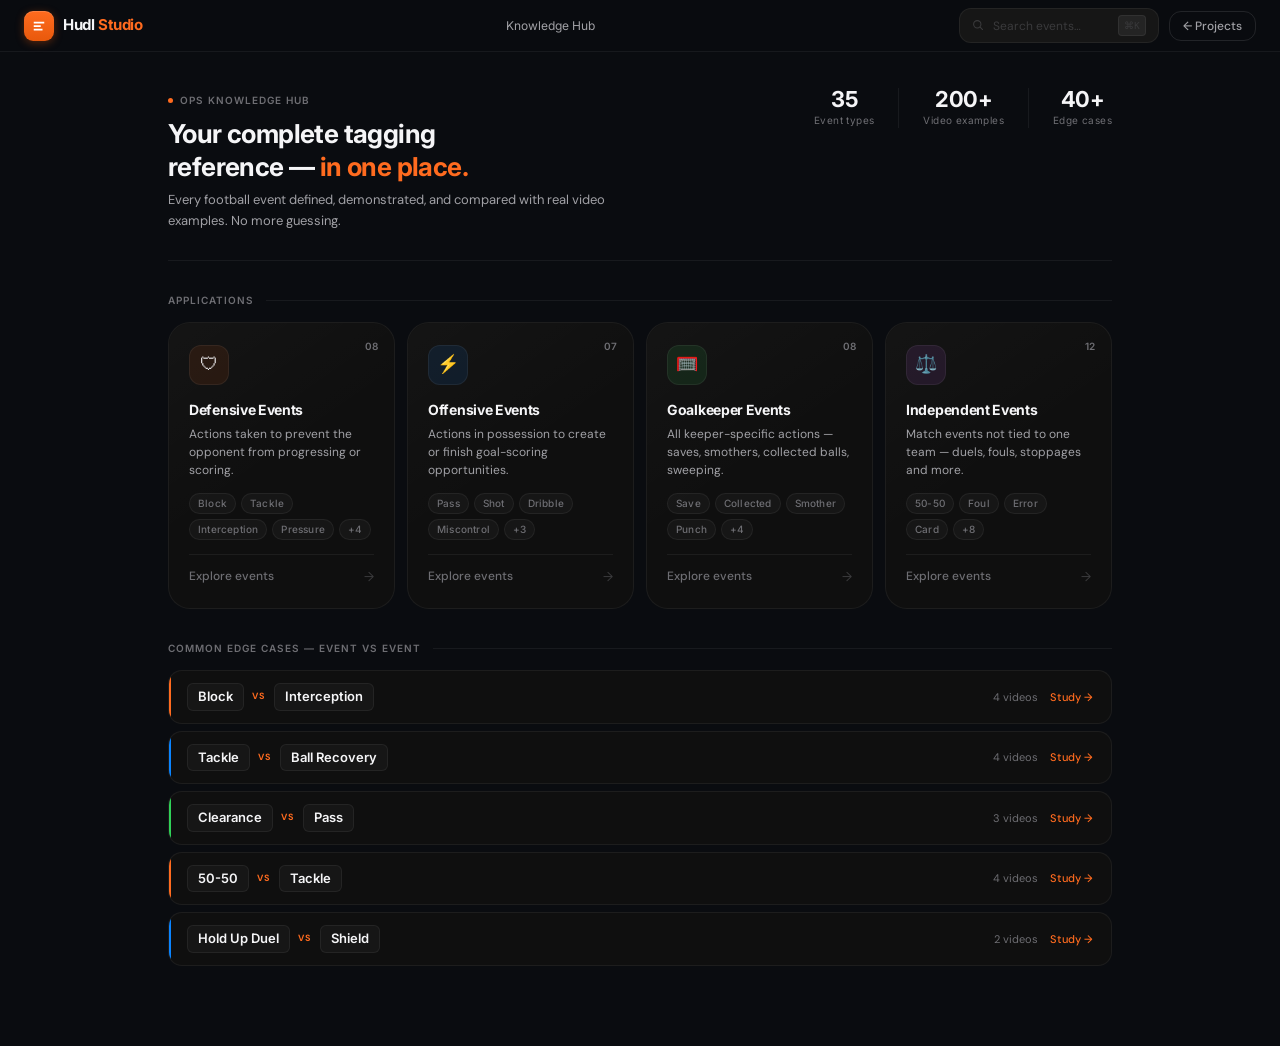
==== commit 905514d6: "fix: knowledge hub card — direct window.location.href navigation, add back button" ====
--- a/knowledge-hub.html
+++ b/knowledge-hub.html
@@ -467,10 +467,13 @@
   <div class="nav-breadcrumb" id="breadcrumb">
     <span class="bc-item current">Knowledge Hub</span>
   </div>
-  <div class="nav-search">
-    <svg width="13" height="13" viewBox="0 0 16 16" fill="none"><circle cx="6.5" cy="6.5" r="4.5" stroke="#3A3A3C" stroke-width="1.3"/><path d="M10 10l3 3" stroke="#3A3A3C" stroke-width="1.3" stroke-linecap="round"/></svg>
-    <input type="text" placeholder="Search events…"/>
-    <span class="nav-kbd">⌘K</span>
+  <div style="display:flex;align-items:center;gap:10px;">
+    <div class="nav-search">
+      <svg width="13" height="13" viewBox="0 0 16 16" fill="none"><circle cx="6.5" cy="6.5" r="4.5" stroke="#3A3A3C" stroke-width="1.3"/><path d="M10 10l3 3" stroke="#3A3A3C" stroke-width="1.3" stroke-linecap="round"/></svg>
+      <input type="text" placeholder="Search events…"/>
+      <span class="nav-kbd">⌘K</span>
+    </div>
+    <button onclick="window.location.href='/'" style="padding:6px 13px;border-radius:var(--r-btn);background:transparent;border:0.5px solid var(--b2);color:var(--t2);font-family:'DM Sans',sans-serif;font-size:12px;font-weight:500;cursor:pointer;white-space:nowrap;transition:all .18s;" onmouseover="this.style.color='var(--tx)';this.style.borderColor='var(--b3)'" onmouseout="this.style.color='var(--t2)';this.style.borderColor='var(--b2)'">← Projects</button>
   </div>
 </nav>
 
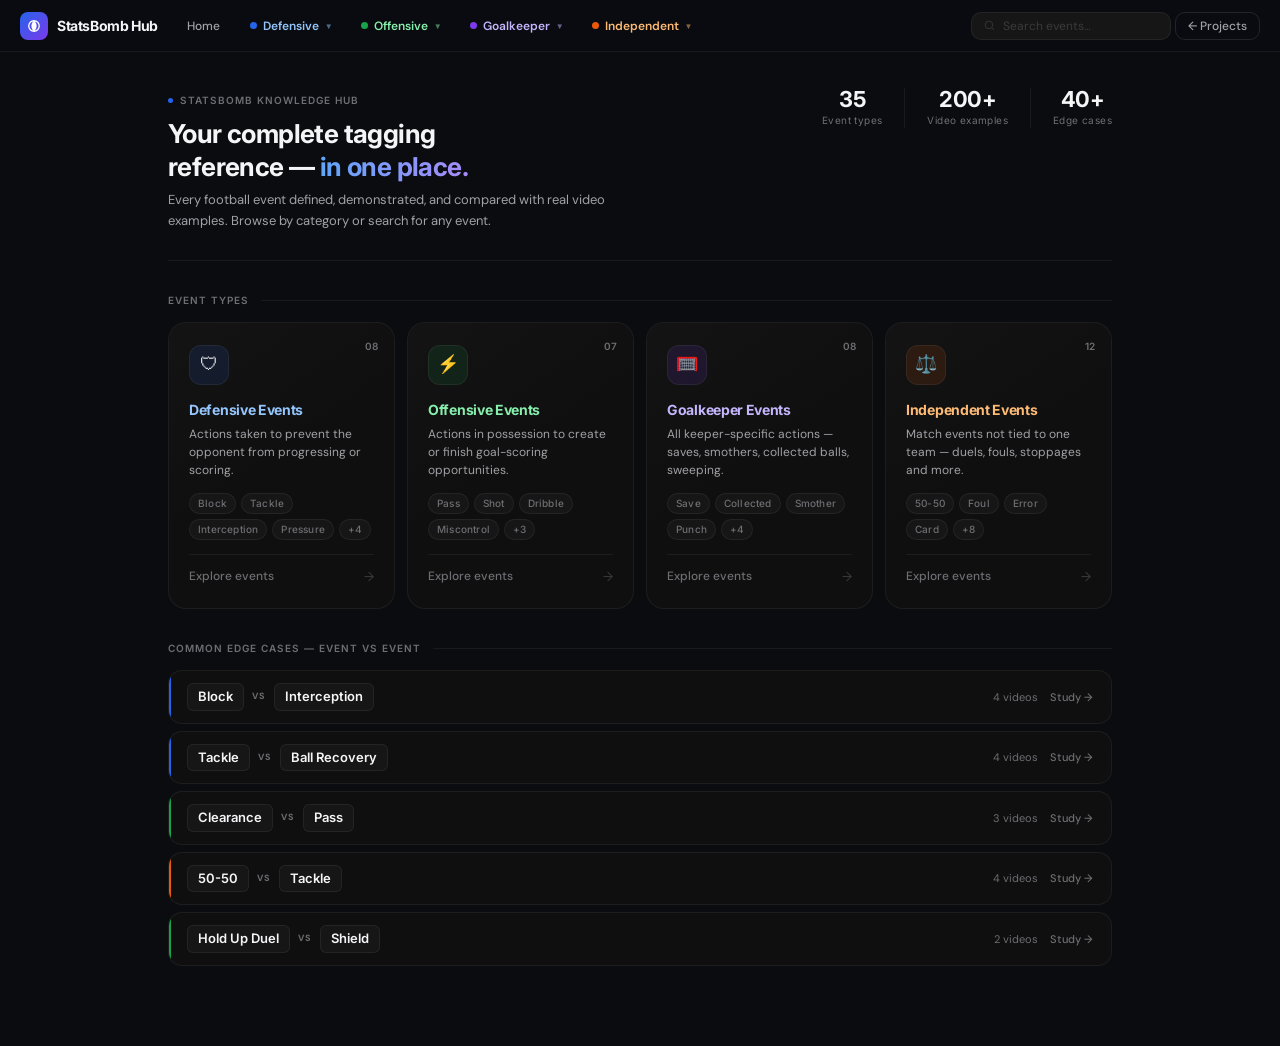
==== commit 379f918f: "knowledge hub: top nav with coloured dropdowns, working search, video modal with Drive embeds, descr" ====
--- a/knowledge-hub.html
+++ b/knowledge-hub.html
@@ -3,492 +3,409 @@
 <head>
 <meta charset="UTF-8">
 <meta name="viewport" content="width=device-width, initial-scale=1.0">
-<title>Knowledge Hub — Hudl Studio</title>
+<title>StatsBomb Knowledge Hub — Hudl Studio</title>
 <link href="https://fonts.googleapis.com/css2?family=Inter:wght@400;500;600;700&family=DM+Sans:wght@300;400;500;600&display=swap" rel="stylesheet">
 <style>
 :root {
   --navy:#0a0c10; --n2:#0F0F0F; --n3:#161616; --n4:#1c1c1e; --n5:#242424;
-  --orange:#FF6B1F; --orange2:#E8590C;
-  --orange-glow:rgba(232,89,12,0.35);
-  --orange-sub:rgba(232,89,12,0.08);
   --tx:#F5F5F7; --t2:#A1A1A6; --t3:#6E6E73; --t4:#3A3A3C;
   --b1:rgba(255,255,255,0.06); --b2:rgba(255,255,255,0.10); --b3:rgba(255,255,255,0.16);
-  --grn:#30D158; --blu:#0A84FF; --pur:#BF5AF2; --amb:#FFD60A;
-  --grn-sub:rgba(48,209,88,0.10); --blu-sub:rgba(10,132,255,0.10);
-  --pur-sub:rgba(191,90,242,0.10); --red-sub:rgba(227,24,55,0.12);
-  --r-card:22px; --r-btn:12px; --r-pill:999px;
+  /* Category colours */
+  --def:#2563eb;    --def-sub:rgba(37,99,235,0.12);   --def-bd:rgba(37,99,235,0.35);
+  --off:#16a34a;    --off-sub:rgba(22,163,74,0.12);    --off-bd:rgba(22,163,74,0.35);
+  --gk:#7c3aed;     --gk-sub:rgba(124,58,237,0.12);    --gk-bd:rgba(124,58,237,0.35);
+  --ind:#ea580c;    --ind-sub:rgba(234,88,12,0.12);     --ind-bd:rgba(234,88,12,0.35);
+  --r-card:18px; --r-btn:10px; --r-pill:999px;
   --ease:cubic-bezier(0.4,0,0.2,1);
-  --sh-card:0 4px 16px rgba(0,0,0,0.5),0 1px 4px rgba(0,0,0,0.3);
 }
 *,*::before,*::after{box-sizing:border-box;margin:0;padding:0;}
 html{scroll-behavior:smooth;}
-body{
-  background:var(--navy);
-  color:var(--tx);
-  font-family:'DM Sans',sans-serif;
-  font-size:14px;
-  line-height:1.5;
-  overflow-x:hidden;
-  min-height:100vh;
-}
-::-webkit-scrollbar{width:4px;height:4px;}
-::-webkit-scrollbar-track{background:transparent;}
-::-webkit-scrollbar-thumb{background:var(--b2);border-radius:2px;}
-
-/* ── NAV ── */
+body{background:var(--navy);color:var(--tx);font-family:'DM Sans',sans-serif;font-size:14px;line-height:1.5;overflow-x:hidden;min-height:100vh;}
+::-webkit-scrollbar{width:4px;} ::-webkit-scrollbar-track{background:transparent;} ::-webkit-scrollbar-thumb{background:var(--b2);border-radius:2px;}
+
+/* ── TOP NAV ── */
 .topnav{
   position:fixed;top:0;left:0;right:0;z-index:200;
-  display:flex;align-items:center;justify-content:space-between;
-  padding:0 24px;height:52px;
-  background:rgba(10,12,16,0.92);
+  display:flex;align-items:center;gap:4px;
+  padding:0 20px;height:52px;
+  background:rgba(10,12,16,0.94);
   backdrop-filter:saturate(180%) blur(20px);
   border-bottom:0.5px solid var(--b1);
 }
-.nav-logo{display:flex;align-items:center;gap:9px;cursor:pointer;text-decoration:none;}
-.nav-logo-mark{
-  width:30px;height:30px;
-  background:linear-gradient(180deg,#FF6B1F 0%,#E8590C 100%);
-  border-radius:9px;
-  display:flex;align-items:center;justify-content:center;
-  box-shadow:0 2px 8px rgba(232,89,12,0.35),0 1px 0 rgba(255,255,255,0.15) inset;
-  flex-shrink:0;
-}
+
+.nav-logo{display:flex;align-items:center;gap:9px;cursor:pointer;text-decoration:none;margin-right:12px;}
+.nav-logo-mark{width:28px;height:28px;background:linear-gradient(135deg,#2563eb,#7c3aed);border-radius:8px;display:flex;align-items:center;justify-content:center;flex-shrink:0;}
 .nav-logo-mark svg{width:14px;height:14px;fill:white;}
-.nav-logo-text{font-family:'Inter',sans-serif;font-size:15px;font-weight:700;color:var(--tx);letter-spacing:-0.4px;}
-.nav-logo-text span{color:var(--orange);}
-.nav-breadcrumb{display:flex;align-items:center;gap:6px;font-size:12px;color:var(--t3);font-family:'Inter',sans-serif;}
-.nav-breadcrumb .bc-item{cursor:pointer;transition:color .15s;padding:2px 4px;border-radius:4px;}
-.nav-breadcrumb .bc-item:hover{color:var(--tx);}
-.nav-breadcrumb .bc-item.current{color:var(--t2);cursor:default;}
-.nav-breadcrumb .bc-sep{color:var(--t4);font-size:10px;}
+.nav-logo-text{font-family:'Inter',sans-serif;font-size:14px;font-weight:700;color:var(--tx);letter-spacing:-.4px;white-space:nowrap;}
+
+/* Home button */
+.nav-home{padding:5px 12px;border-radius:var(--r-btn);background:transparent;border:0.5px solid transparent;color:var(--t2);font-size:12px;font-weight:500;cursor:pointer;font-family:'DM Sans',sans-serif;transition:all .15s;white-space:nowrap;}
+.nav-home:hover{background:var(--n3);color:var(--tx);border-color:var(--b1);}
+
+/* Category nav buttons */
+.nav-cats{display:flex;align-items:center;gap:2px;}
+.nav-cat{position:relative;}
+
+.nav-cat-btn{
+  display:flex;align-items:center;gap:6px;
+  padding:5px 12px;border-radius:var(--r-btn);
+  background:transparent;border:0.5px solid transparent;
+  font-size:12px;font-weight:600;cursor:pointer;
+  font-family:'DM Sans',sans-serif;transition:all .15s;white-space:nowrap;
+}
+.nav-cat-btn .cdot{width:7px;height:7px;border-radius:50%;flex-shrink:0;}
+.nav-cat-btn .chv{font-size:8px;opacity:.5;transition:transform .15s;}
+.nav-cat-btn[aria-expanded="true"] .chv{transform:rotate(180deg);}
+
+.nav-cat-btn.c-def{color:#93c5fd;}
+.nav-cat-btn.c-def:hover,.nav-cat-btn.c-def.open{background:var(--def-sub);border-color:var(--def-bd);color:#60a5fa;}
+.nav-cat-btn.c-def .cdot{background:var(--def);}
+
+.nav-cat-btn.c-off{color:#86efac;}
+.nav-cat-btn.c-off:hover,.nav-cat-btn.c-off.open{background:var(--off-sub);border-color:var(--off-bd);color:#4ade80;}
+.nav-cat-btn.c-off .cdot{background:var(--off);}
+
+.nav-cat-btn.c-gk{color:#c4b5fd;}
+.nav-cat-btn.c-gk:hover,.nav-cat-btn.c-gk.open{background:var(--gk-sub);border-color:var(--gk-bd);color:#a78bfa;}
+.nav-cat-btn.c-gk .cdot{background:var(--gk);}
+
+.nav-cat-btn.c-ind{color:#fdba74;}
+.nav-cat-btn.c-ind:hover,.nav-cat-btn.c-ind.open{background:var(--ind-sub);border-color:var(--ind-bd);color:#fb923c;}
+.nav-cat-btn.c-ind .cdot{background:var(--ind);}
+
+/* Dropdown */
+.nav-dd{
+  display:none;position:absolute;top:calc(100% + 6px);left:0;min-width:200px;
+  background:var(--n2);border:0.5px solid var(--b2);border-radius:12px;
+  padding:5px;box-shadow:0 20px 50px rgba(0,0,0,.55);z-index:300;
+}
+.nav-dd.open{display:block;}
+.nav-dd-item{
+  display:block;padding:7px 11px;border-radius:7px;
+  color:var(--t2);text-decoration:none;font-size:12px;font-weight:500;
+  transition:all .1s;cursor:pointer;
+}
+.nav-dd-item:hover{color:var(--tx);}
+.nav-dd-item.c-def:hover{background:var(--def-sub);color:#93c5fd;}
+.nav-dd-item.c-off:hover{background:var(--off-sub);color:#86efac;}
+.nav-dd-item.c-gk:hover{background:var(--gk-sub);color:#c4b5fd;}
+.nav-dd-item.c-ind:hover{background:var(--ind-sub);color:#fdba74;}
+
+/* Search */
 .nav-search{
-  display:flex;align-items:center;gap:8px;
-  background:var(--n3);border:0.5px solid var(--b1);
-  border-radius:var(--r-btn);padding:6px 12px;width:200px;
-  transition:all .2s var(--ease);cursor:text;
-}
-.nav-search:hover{border-color:var(--b2);background:var(--n4);}
-.nav-search svg{flex-shrink:0;}
-.nav-search input{background:none;border:none;outline:none;color:var(--t2);font-size:12px;font-family:'DM Sans',sans-serif;width:100%;}
+  display:flex;align-items:center;gap:7px;
+  background:var(--n3);border:0.5px solid var(--b1);border-radius:var(--r-btn);
+  padding:5px 11px;margin-left:auto;width:200px;transition:all .2s;
+}
+.nav-search:focus-within{width:260px;border-color:var(--def);box-shadow:0 0 0 3px rgba(37,99,235,.15);}
+.nav-search svg{flex-shrink:0;color:var(--t4);}
+.nav-search input{background:transparent;border:none;outline:none;color:var(--tx);font-size:12px;font-family:'DM Sans',sans-serif;width:100%;}
 .nav-search input::placeholder{color:var(--t4);}
-.nav-kbd{font-size:10px;color:var(--t4);flex-shrink:0;background:var(--n5);padding:2px 5px;border-radius:4px;border:0.5px solid var(--b1);}
-
-/* ── PAGE SYSTEM ── */
+
+/* Back button */
+.nav-back{padding:5px 12px;border-radius:var(--r-btn);background:transparent;border:0.5px solid var(--b2);color:var(--t2);font-size:12px;font-weight:500;cursor:pointer;font-family:'DM Sans',sans-serif;transition:all .15s;white-space:nowrap;}
+.nav-back:hover{color:var(--tx);border-color:var(--b3);}
+
+/* ── PAGES ── */
 .page{display:none;min-height:100vh;padding-top:52px;}
-.page.active{display:block;animation:pageIn .32s var(--ease);}
-@keyframes pageIn{from{opacity:0;transform:translateY(14px);}to{opacity:1;transform:translateY(0);}}
-
-/* ── SHARED COMPONENTS ── */
-.sec-label{
-  font-size:10px;font-weight:600;text-transform:uppercase;
-  letter-spacing:.10em;color:var(--t3);
-  margin-bottom:14px;
-  font-family:'Inter',sans-serif;
+.page.active{display:block;animation:pgIn .3s var(--ease);}
+@keyframes pgIn{from{opacity:0;transform:translateY(12px);}to{opacity:1;transform:translateY(0);}}
+
+/* ── SEARCH OVERLAY ── */
+.search-over{
+  display:none;position:fixed;top:52px;left:0;right:0;bottom:0;
+  background:rgba(10,12,16,.97);z-index:190;overflow-y:auto;
+  padding:28px 24px;
+}
+.search-over.open{display:block;}
+.search-hd{font-size:12px;color:var(--t3);margin-bottom:16px;font-family:'Inter',sans-serif;}
+.sr-item{
   display:flex;align-items:center;gap:12px;
-}
+  padding:14px 16px;background:var(--n2);border:0.5px solid var(--b1);
+  border-radius:12px;margin-bottom:8px;cursor:pointer;transition:all .12s;
+}
+.sr-item:hover{border-color:var(--b2);background:var(--n3);}
+.sr-dot{width:9px;height:9px;border-radius:50%;flex-shrink:0;}
+.sr-name{font-size:14px;font-weight:600;color:var(--tx);margin-bottom:2px;}
+.sr-cat{font-size:11px;color:var(--t3);}
+.sr-none{font-size:13px;color:var(--t3);text-align:center;padding:40px 0;}
+
+/* ── SHARED ── */
+.wrap{max-width:1000px;margin:0 auto;padding:36px 28px 80px;}
+.sec-label{font-size:10px;font-weight:600;text-transform:uppercase;letter-spacing:.10em;color:var(--t3);margin-bottom:14px;font-family:'Inter',sans-serif;display:flex;align-items:center;gap:12px;}
 .sec-label::after{content:'';flex:1;height:0.5px;background:var(--b1);}
-
-/* card base */
-.card{
-  background:var(--n2);
-  border:0.5px solid var(--b1);
-  border-radius:var(--r-card);
-  position:relative;overflow:hidden;
-  transition:border-color .2s var(--ease),box-shadow .2s var(--ease),transform .2s var(--ease);
-}
-/* inner highlight top-left */
-.card::before{
-  content:'';position:absolute;inset:0;
-  background:linear-gradient(145deg,rgba(255,255,255,0.025) 0%,transparent 50%);
-  pointer-events:none;border-radius:inherit;
-}
-/* orange top-line on hover — studio signature */
-.card::after{
-  content:'';position:absolute;top:0;left:0;right:0;height:1px;
-  background:linear-gradient(90deg,transparent 5%,rgba(232,89,12,0.6) 50%,transparent 95%);
-  opacity:0;transition:opacity .2s;
-}
-.card:hover{border-color:var(--b2);box-shadow:var(--sh-card);transform:translateY(-2px);}
-.card:hover::after{opacity:1;}
-
-/* btn-primary */
-.btn-primary{
-  display:inline-flex;align-items:center;gap:6px;
-  padding:7px 15px;border-radius:var(--r-btn);
-  background:linear-gradient(180deg,#FF6B1F 0%,#E8590C 100%);
-  color:#fff;border:1px solid rgba(255,255,255,0.10);
-  font-family:'DM Sans',sans-serif;font-size:13px;font-weight:600;
-  cursor:pointer;transition:all .2s var(--ease);
-  box-shadow:0 1px 0 rgba(255,255,255,0.15) inset,0 2px 8px var(--orange-glow),0 1px 2px rgba(0,0,0,0.3);
-  white-space:nowrap;letter-spacing:.01em;
-}
-.btn-primary:hover{
-  background:linear-gradient(180deg,#FF7A2F 0%,#F06010 100%);
-  box-shadow:0 1px 0 rgba(255,255,255,0.18) inset,0 4px 16px rgba(232,89,12,0.45);
-  transform:translateY(-1px);
-}
-.btn-primary:active{transform:scale(0.97);}
-
-/* badge */
-.badge{
-  font-size:10px;font-weight:600;letter-spacing:.01em;
-  padding:3px 9px;border-radius:var(--r-pill);
-  font-family:'Inter',sans-serif;
-}
-.badge-grn{background:var(--grn-sub);color:var(--grn);border:0.5px solid rgba(48,209,88,0.2);}
-.badge-blu{background:var(--blu-sub);color:var(--blu);border:0.5px solid rgba(10,132,255,0.2);}
-.badge-pur{background:var(--pur-sub);color:var(--pur);border:0.5px solid rgba(191,90,242,0.2);}
-.badge-org{background:var(--orange-sub);color:var(--orange);border:0.5px solid rgba(232,89,12,0.2);}
-.badge-red{background:var(--red-sub);color:#FF453A;border:0.5px solid rgba(255,69,58,0.2);}
-.badge-t{background:rgba(255,255,255,0.06);color:var(--t2);border:0.5px solid var(--b1);}
-
-/* accent dots */
-.dot-org{display:inline-block;width:6px;height:6px;background:var(--orange);border-radius:50;border-radius:50%;}
-.dot-grn{display:inline-block;width:6px;height:6px;background:var(--grn);border-radius:50%;}
-
-/* ═══════════════════════════
-   PAGE 1 — HOME
-═══════════════════════════ */
-.home-wrap{max-width:1000px;margin:0 auto;padding:36px 28px 80px;}
-
-/* hero row */
-.home-hero{
-  display:flex;align-items:flex-start;justify-content:space-between;
-  gap:2rem;margin-bottom:32px;
-  padding-bottom:28px;border-bottom:0.5px solid var(--b1);
-}
-.home-hero-left{}
-.home-eyebrow{
-  display:inline-flex;align-items:center;gap:7px;
-  font-size:10px;font-weight:600;letter-spacing:.10em;
-  text-transform:uppercase;color:var(--t3);
-  font-family:'Inter',sans-serif;
-  margin-bottom:10px;
-}
-.home-eyebrow span{
-  display:inline-block;width:5px;height:5px;
-  background:var(--orange);border-radius:50%;
-  animation:blink 2s ease-in-out infinite;
-}
+.card{background:var(--n2);border:0.5px solid var(--b1);border-radius:var(--r-card);position:relative;overflow:hidden;transition:border-color .2s,box-shadow .2s,transform .2s;}
+.card::before{content:'';position:absolute;inset:0;background:linear-gradient(145deg,rgba(255,255,255,.02) 0%,transparent 50%);pointer-events:none;border-radius:inherit;}
+.card:hover{border-color:var(--b2);box-shadow:0 4px 20px rgba(0,0,0,.4);transform:translateY(-2px);}
+.fu{opacity:0;transform:translateY(14px);animation:fadeUp .4s var(--ease) forwards;}
+@keyframes fadeUp{to{opacity:1;transform:translateY(0);}}
+.d1{animation-delay:.04s;}.d2{animation-delay:.09s;}.d3{animation-delay:.14s;}.d4{animation-delay:.19s;}.d5{animation-delay:.24s;}.d6{animation-delay:.29s;}
+.badge{font-size:10px;font-weight:600;letter-spacing:.01em;padding:3px 9px;border-radius:var(--r-pill);font-family:'Inter',sans-serif;}
+.badge-def{background:var(--def-sub);color:#93c5fd;border:0.5px solid var(--def-bd);}
+.badge-off{background:var(--off-sub);color:#86efac;border:0.5px solid var(--off-bd);}
+.badge-gk{background:var(--gk-sub);color:#c4b5fd;border:0.5px solid var(--gk-bd);}
+.badge-ind{background:var(--ind-sub);color:#fdba74;border:0.5px solid var(--ind-bd);}
+.badge-t{background:rgba(255,255,255,.05);color:var(--t2);border:0.5px solid var(--b1);}
+.badge-red{background:rgba(255,69,58,.1);color:#FF453A;border:0.5px solid rgba(255,69,58,.2);}
+.empty{font-size:13px;color:var(--t3);padding:14px 0;font-style:italic;}
+
+/* ── HOME PAGE ── */
+.home-hero{display:flex;align-items:flex-start;justify-content:space-between;gap:2rem;margin-bottom:32px;padding-bottom:28px;border-bottom:0.5px solid var(--b1);}
+.home-eyebrow{display:inline-flex;align-items:center;gap:7px;font-size:10px;font-weight:600;letter-spacing:.10em;text-transform:uppercase;color:var(--t3);font-family:'Inter',sans-serif;margin-bottom:10px;}
+.home-eyebrow span{display:inline-block;width:5px;height:5px;background:var(--def);border-radius:50%;animation:blink 2s ease-in-out infinite;}
 @keyframes blink{0%,100%{opacity:1;}50%{opacity:.3;}}
-.home-title{
-  font-family:'Inter',sans-serif;
-  font-size:26px;font-weight:700;color:var(--tx);
-  letter-spacing:-.6px;line-height:1.25;
-  margin-bottom:7px;
-}
-.home-title em{color:var(--orange);font-style:normal;}
+.home-title{font-family:'Inter',sans-serif;font-size:26px;font-weight:700;color:var(--tx);letter-spacing:-.6px;line-height:1.25;margin-bottom:7px;}
+.home-title em{font-style:normal;background:linear-gradient(90deg,#60a5fa,#a78bfa);-webkit-background-clip:text;-webkit-text-fill-color:transparent;}
 .home-sub{font-size:13px;color:var(--t2);font-weight:400;max-width:440px;line-height:1.6;}
-
-/* stats */
 .home-stats{display:flex;align-items:center;gap:0;flex-shrink:0;}
-.hstat{text-align:center;padding:0 24px;border-right:0.5px solid var(--b1);}
+.hstat{text-align:center;padding:0 22px;border-right:0.5px solid var(--b1);}
 .hstat:last-child{border-right:none;padding-right:0;}
-.hstat-num{
-  font-family:'Inter',sans-serif;font-size:22px;font-weight:700;
-  color:var(--tx);letter-spacing:-.5px;line-height:1;margin-bottom:3px;
-}
+.hstat-num{font-family:'Inter',sans-serif;font-size:22px;font-weight:700;color:var(--tx);letter-spacing:-.5px;line-height:1;margin-bottom:3px;}
 .hstat-lbl{font-size:10px;color:var(--t3);letter-spacing:.04em;font-family:'Inter',sans-serif;}
 
-/* category grid */
 .cat-grid{display:grid;grid-template-columns:1fr 1fr 1fr 1fr;gap:12px;margin-bottom:32px;}
-.cat-card{
-  padding:22px 20px;cursor:pointer;
-}
-.cat-card-icon{
-  width:40px;height:40px;border-radius:12px;
-  display:flex;align-items:center;justify-content:center;
-  margin-bottom:14px;font-size:18px;
-  border:0.5px solid var(--b1);
-}
-.cat-card-icon.def{background:rgba(232,89,12,0.1);}
-.cat-card-icon.off{background:rgba(10,132,255,0.1);}
-.cat-card-icon.gk{background:rgba(48,209,88,0.1);}
-.cat-card-icon.ind{background:rgba(191,90,242,0.1);}
-.cat-count-chip{
-  position:absolute;top:16px;right:16px;
-  font-size:10px;font-weight:600;
-  color:var(--t3);font-family:'Inter',sans-serif;
-}
-.cat-name{
-  font-family:'Inter',sans-serif;
-  font-size:14px;font-weight:700;color:var(--tx);
-  letter-spacing:-.3px;margin-bottom:5px;
-}
+.cat-card{padding:22px 20px;cursor:pointer;}
+.cat-card-icon{width:40px;height:40px;border-radius:12px;display:flex;align-items:center;justify-content:center;margin-bottom:14px;font-size:18px;border:0.5px solid var(--b1);}
+.cat-count-chip{position:absolute;top:16px;right:16px;font-size:10px;font-weight:600;color:var(--t3);font-family:'Inter',sans-serif;}
+.cat-name{font-family:'Inter',sans-serif;font-size:14px;font-weight:700;color:var(--tx);letter-spacing:-.3px;margin-bottom:5px;}
 .cat-desc{font-size:12px;color:var(--t2);line-height:1.5;margin-bottom:14px;}
 .cat-tags{display:flex;flex-wrap:wrap;gap:5px;margin-bottom:14px;}
-.cat-tag{
-  font-size:10px;font-weight:500;letter-spacing:.02em;
-  padding:2px 8px;border-radius:var(--r-pill);
-  background:var(--n3);color:var(--t3);border:0.5px solid var(--b1);
-  font-family:'Inter',sans-serif;
-}
-.cat-foot{
-  display:flex;align-items:center;justify-content:space-between;
-  padding-top:12px;border-top:0.5px solid var(--b1);
-}
+.cat-tag{font-size:10px;font-weight:500;letter-spacing:.02em;padding:2px 8px;border-radius:var(--r-pill);background:var(--n3);color:var(--t3);border:0.5px solid var(--b1);font-family:'Inter',sans-serif;}
+.cat-foot{display:flex;align-items:center;justify-content:space-between;padding-top:12px;border-top:0.5px solid var(--b1);}
 .cat-open{font-size:12px;font-weight:500;color:var(--t3);transition:color .18s;}
 .cat-arrow{font-size:13px;color:var(--t4);transition:all .18s;}
-.cat-card:hover .cat-open{color:var(--orange);}
-.cat-card:hover .cat-arrow{color:var(--orange);transform:translateX(3px);}
+
+/* Category-specific colours on home cards */
+.cat-card.c-def .cat-card-icon{background:var(--def-sub);}
+.cat-card.c-def:hover{border-color:var(--def-bd);}
+.cat-card.c-def:hover .cat-open{color:#60a5fa;}
+.cat-card.c-def:hover .cat-arrow{color:#60a5fa;transform:translateX(3px);}
+.cat-card.c-off .cat-card-icon{background:var(--off-sub);}
+.cat-card.c-off:hover{border-color:var(--off-bd);}
+.cat-card.c-off:hover .cat-open{color:#4ade80;}
+.cat-card.c-off:hover .cat-arrow{color:#4ade80;transform:translateX(3px);}
+.cat-card.c-gk .cat-card-icon{background:var(--gk-sub);}
+.cat-card.c-gk:hover{border-color:var(--gk-bd);}
+.cat-card.c-gk:hover .cat-open{color:#a78bfa;}
+.cat-card.c-gk:hover .cat-arrow{color:#a78bfa;transform:translateX(3px);}
+.cat-card.c-ind .cat-card-icon{background:var(--ind-sub);}
+.cat-card.c-ind:hover{border-color:var(--ind-bd);}
+.cat-card.c-ind:hover .cat-open{color:#fb923c;}
+.cat-card.c-ind:hover .cat-arrow{color:#fb923c;transform:translateX(3px);}
 
 /* VS strip */
 .vs-strip{display:flex;flex-direction:column;gap:7px;}
-.vs-row{
-  background:var(--n2);border:0.5px solid var(--b1);
-  border-radius:14px;padding:12px 18px;
-  display:flex;align-items:center;justify-content:space-between;
-  cursor:pointer;transition:all .18s var(--ease);
-  position:relative;overflow:hidden;
-}
+.vs-row{background:var(--n2);border:0.5px solid var(--b1);border-radius:14px;padding:12px 18px;display:flex;align-items:center;justify-content:space-between;cursor:pointer;transition:all .18s;position:relative;overflow:hidden;}
 .vs-row::before{content:'';position:absolute;left:0;top:0;bottom:0;width:2px;}
-.vs-row.c-o::before{background:var(--orange);}
-.vs-row.c-b::before{background:var(--blu);}
-.vs-row.c-g::before{background:var(--grn);}
+.vs-row.c-def::before{background:var(--def);}
+.vs-row.c-off::before{background:var(--off);}
+.vs-row.c-gk::before{background:var(--gk);}
+.vs-row.c-ind::before{background:var(--ind);}
 .vs-row:hover{background:var(--n3);border-color:var(--b2);}
 .vs-pair{display:flex;align-items:center;gap:8px;}
-.vs-ev{
-  font-family:'Inter',sans-serif;font-size:13px;font-weight:600;
-  color:var(--tx);padding:3px 10px;background:var(--n3);
-  border-radius:6px;border:0.5px solid var(--b1);
-}
-.vs-label{font-size:9px;font-weight:700;letter-spacing:.1em;color:var(--orange);}
+.vs-ev{font-family:'Inter',sans-serif;font-size:13px;font-weight:600;color:var(--tx);padding:3px 10px;background:var(--n3);border-radius:6px;border:0.5px solid var(--b1);}
+.vs-label{font-size:9px;font-weight:700;letter-spacing:.1em;color:var(--t3);}
 .vs-meta{display:flex;align-items:center;gap:12px;}
 .vs-vc{font-size:11px;color:var(--t3);}
-.vs-go{font-size:11px;font-weight:500;color:var(--orange);display:flex;align-items:center;gap:3px;transition:gap .15s;}
-.vs-row:hover .vs-go{gap:6px;}
-
-/* ═══════════════════════════
-   PAGE 2 — CATEGORY
-═══════════════════════════ */
-.cat-page-wrap{max-width:1000px;margin:0 auto;padding:36px 28px 80px;}
-.cat-hero{
-  display:flex;align-items:flex-end;justify-content:space-between;
-  gap:2rem;margin-bottom:28px;
-  padding-bottom:24px;border-bottom:0.5px solid var(--b1);
-}
-.cat-hero-badge{
-  display:inline-flex;align-items:center;gap:6px;
-  font-size:10px;font-weight:600;letter-spacing:.10em;
-  text-transform:uppercase;font-family:'Inter',sans-serif;
-  padding:3px 10px;border-radius:var(--r-pill);margin-bottom:10px;
-  border:0.5px solid;
-}
-.cat-hero-title{
-  font-family:'Inter',sans-serif;font-size:24px;font-weight:700;
-  color:var(--tx);letter-spacing:-.5px;margin-bottom:6px;
-}
+.vs-go{font-size:11px;font-weight:500;color:var(--t3);display:flex;align-items:center;gap:3px;transition:all .15s;}
+.vs-row:hover .vs-go{color:var(--tx);gap:6px;}
+
+/* ── CATEGORY PAGE ── */
+.cat-hero{display:flex;align-items:flex-end;justify-content:space-between;gap:2rem;margin-bottom:28px;padding-bottom:24px;border-bottom:0.5px solid var(--b1);}
+.cat-hero-badge{display:inline-flex;align-items:center;gap:6px;font-size:10px;font-weight:600;letter-spacing:.10em;text-transform:uppercase;font-family:'Inter',sans-serif;padding:3px 10px;border-radius:var(--r-pill);margin-bottom:10px;border:0.5px solid;}
+.cat-hero-title{font-family:'Inter',sans-serif;font-size:24px;font-weight:700;color:var(--tx);letter-spacing:-.5px;margin-bottom:6px;}
 .cat-hero-desc{font-size:13px;color:var(--t2);max-width:440px;line-height:1.6;}
-.cat-hero-num{
-  font-family:'Inter',sans-serif;font-size:72px;font-weight:700;
-  line-height:1;letter-spacing:-.04em;opacity:.05;color:var(--tx);
-  flex-shrink:0;
-}
+.cat-hero-num{font-family:'Inter',sans-serif;font-size:72px;font-weight:700;line-height:1;letter-spacing:-.04em;opacity:.05;color:var(--tx);flex-shrink:0;}
 
 .events-list{display:flex;flex-direction:column;gap:7px;}
-.event-row{
-  background:var(--n2);border:0.5px solid var(--b1);
-  border-radius:14px;padding:14px 18px;
-  display:flex;align-items:center;gap:14px;cursor:pointer;
-  transition:all .2s var(--ease);position:relative;overflow:hidden;
-}
-.event-row::before{
-  content:'';position:absolute;left:0;top:0;bottom:0;
-  width:2px;opacity:0;transition:opacity .2s;
-}
+.event-row{background:var(--n2);border:0.5px solid var(--b1);border-radius:14px;padding:14px 18px;display:flex;align-items:center;gap:14px;cursor:pointer;transition:all .2s;position:relative;overflow:hidden;}
+.event-row::before{content:'';position:absolute;left:0;top:0;bottom:0;width:2px;opacity:0;transition:opacity .2s;}
 .event-row:hover{background:var(--n3);border-color:var(--b2);transform:translateX(3px);}
 .event-row:hover::before{opacity:1;}
-.event-row.def::before{background:var(--orange);}
-.event-row.off::before{background:var(--blu);}
-.event-row.gk::before{background:var(--grn);}
-.event-row.ind::before{background:var(--pur);}
-.ev-row-num{
-  font-family:'Inter',sans-serif;font-size:11px;font-weight:600;
-  color:var(--t4);width:22px;flex-shrink:0;
-}
+.event-row.c-def::before{background:var(--def);}
+.event-row.c-off::before{background:var(--off);}
+.event-row.c-gk::before{background:var(--gk);}
+.event-row.c-ind::before{background:var(--ind);}
+.ev-row-num{font-family:'Inter',sans-serif;font-size:11px;font-weight:600;color:var(--t4);width:22px;flex-shrink:0;}
 .ev-row-body{flex:1;min-width:0;}
-.ev-row-name{
-  font-family:'Inter',sans-serif;font-size:14px;font-weight:700;
-  color:var(--tx);letter-spacing:-.2px;margin-bottom:2px;
-}
+.ev-row-name{font-family:'Inter',sans-serif;font-size:14px;font-weight:700;color:var(--tx);letter-spacing:-.2px;margin-bottom:2px;}
 .ev-row-def{font-size:12px;color:var(--t2);white-space:nowrap;overflow:hidden;text-overflow:ellipsis;}
 .ev-row-pills{display:flex;gap:5px;flex-shrink:0;}
 .ev-row-arrow{font-size:14px;color:var(--t4);flex-shrink:0;transition:all .18s;}
-.event-row:hover .ev-row-arrow{color:var(--orange);transform:translateX(3px);}
-
-/* ═══════════════════════════
-   PAGE 3 — EVENT DETAIL
-═══════════════════════════ */
-.detail-wrap{max-width:1000px;margin:0 auto;padding:36px 28px 80px;}
-.detail-hero{
-  margin-bottom:24px;padding-bottom:24px;
-  border-bottom:0.5px solid var(--b1);
-}
-.detail-ev-label{
-  display:inline-flex;align-items:center;gap:6px;
-  font-size:10px;font-weight:600;letter-spacing:.10em;
-  text-transform:uppercase;font-family:'Inter',sans-serif;
-  padding:3px 10px;border-radius:var(--r-pill);margin-bottom:10px;
-  border:0.5px solid;
-}
-.detail-ev-title{
-  font-family:'Inter',sans-serif;
-  font-size:32px;font-weight:700;color:var(--tx);
-  letter-spacing:-.7px;line-height:1.15;margin-bottom:10px;
-}
-.detail-ev-def{
-  font-size:13px;font-weight:400;font-style:italic;
-  color:var(--t2);max-width:580px;line-height:1.65;
-  padding-left:14px;border-left:2px solid var(--orange);
-}
-
-/* 2-col layout */
+.event-row:hover .ev-row-arrow{color:var(--tx);transform:translateX(3px);}
+
+/* ── EVENT DETAIL ── */
+.detail-hero{margin-bottom:24px;padding-bottom:24px;border-bottom:0.5px solid var(--b1);}
+.detail-ev-label{display:inline-flex;align-items:center;gap:6px;font-size:10px;font-weight:600;letter-spacing:.10em;text-transform:uppercase;font-family:'Inter',sans-serif;padding:3px 10px;border-radius:var(--r-pill);margin-bottom:10px;border:0.5px solid;}
+.detail-ev-title{font-family:'Inter',sans-serif;font-size:32px;font-weight:700;color:var(--tx);letter-spacing:-.7px;line-height:1.15;margin-bottom:10px;}
+.detail-ev-def{font-size:13px;font-style:italic;color:var(--t2);max-width:580px;line-height:1.65;padding-left:14px;border-left:2px solid var(--b2);}
+
 .detail-cols{display:grid;grid-template-columns:1fr 1fr;gap:12px;margin-bottom:12px;}
 .detail-full{margin-bottom:12px;}
-
-.detail-card{
-  background:var(--n2);border:0.5px solid var(--b1);
-  border-radius:var(--r-card);padding:20px 22px;
-}
-.detail-card-lbl{
-  font-size:10px;font-weight:600;text-transform:uppercase;
-  letter-spacing:.10em;color:var(--t3);font-family:'Inter',sans-serif;
-  margin-bottom:14px;
-}
-
-/* key points */
+.detail-card{background:var(--n2);border:0.5px solid var(--b1);border-radius:var(--r-card);padding:20px 22px;}
+.detail-card-lbl{font-size:10px;font-weight:600;text-transform:uppercase;letter-spacing:.10em;color:var(--t3);font-family:'Inter',sans-serif;margin-bottom:14px;}
+
 .kp-list{display:flex;flex-direction:column;gap:9px;}
 .kp-item{display:flex;align-items:flex-start;gap:9px;font-size:13px;color:var(--t2);line-height:1.5;}
-.kp-dot{
-  width:4px;height:4px;border-radius:50%;background:var(--orange);
-  flex-shrink:0;margin-top:6px;
-}
-
-/* outcomes */
+.kp-dot{width:4px;height:4px;border-radius:50%;flex-shrink:0;margin-top:6px;}
+
 .outcomes-list{display:flex;flex-direction:column;gap:7px;}
-.outcome-row{
-  display:flex;align-items:center;justify-content:space-between;
-  padding:10px 14px;
-  background:var(--n3);border:0.5px solid var(--b1);border-radius:10px;
-}
-.outcome-left{}
+.outcome-row{display:flex;align-items:center;justify-content:space-between;padding:10px 14px;background:var(--n3);border:0.5px solid var(--b1);border-radius:10px;}
 .outcome-name{font-family:'Inter',sans-serif;font-size:13px;font-weight:600;color:var(--tx);margin-bottom:1px;}
 .outcome-desc{font-size:11px;color:var(--t3);}
 
-/* types */
 .types-grid{display:grid;grid-template-columns:repeat(auto-fill,minmax(200px,1fr));gap:8px;}
-.type-item{
-  padding:12px 14px;
-  background:var(--n3);border:0.5px solid var(--b1);border-radius:10px;
-}
+.type-item{padding:12px 14px;background:var(--n3);border:0.5px solid var(--b1);border-radius:10px;}
 .type-header{display:flex;align-items:center;gap:8px;margin-bottom:5px;}
-.type-num{
-  width:20px;height:20px;border-radius:5px;
-  display:flex;align-items:center;justify-content:center;
-  background:rgba(232,89,12,0.12);
-  font-size:10px;font-weight:700;color:var(--orange);
-  font-family:'Inter',sans-serif;flex-shrink:0;
-}
+.type-num{width:20px;height:20px;border-radius:5px;display:flex;align-items:center;justify-content:center;font-size:10px;font-weight:700;font-family:'Inter',sans-serif;flex-shrink:0;}
 .type-name{font-family:'Inter',sans-serif;font-size:13px;font-weight:600;color:var(--tx);}
 .type-desc{font-size:12px;color:var(--t2);line-height:1.45;}
 
-/* video grid */
+/* Videos */
 .videos-grid{display:grid;grid-template-columns:repeat(4,1fr);gap:9px;}
-.video-card{
-  background:var(--n3);border:0.5px solid var(--b1);
-  border-radius:12px;overflow:hidden;cursor:pointer;
-  transition:all .2s var(--ease);
-}
-.video-card:hover{border-color:rgba(232,89,12,0.4);transform:scale(1.02);}
-.video-card:hover .play-ring{background:var(--orange);border-color:var(--orange);}
-.video-thumb{aspect-ratio:16/9;display:flex;align-items:center;justify-content:center;position:relative;}
-.video-thumb::before{content:'';position:absolute;inset:0;background:radial-gradient(circle at 50% 50%,rgba(232,89,12,0.05),transparent 70%);}
-.play-ring{
-  width:34px;height:34px;border-radius:50%;
-  background:rgba(255,255,255,0.08);
-  border:0.5px solid var(--b2);
-  display:flex;align-items:center;justify-content:center;
-  transition:all .2s;
-}
+.video-card{background:var(--n3);border:0.5px solid var(--b1);border-radius:12px;overflow:hidden;cursor:pointer;transition:all .2s;}
+.video-card:hover{border-color:var(--b2);transform:scale(1.02);}
+.video-thumb{aspect-ratio:16/9;display:flex;align-items:center;justify-content:center;position:relative;background:#0d1020;}
+.play-ring{width:34px;height:34px;border-radius:50%;background:rgba(255,255,255,.08);border:0.5px solid var(--b2);display:flex;align-items:center;justify-content:center;transition:all .2s;}
 .play-ring svg{width:12px;height:12px;fill:white;margin-left:2px;}
+.video-card:hover .play-ring{background:rgba(255,255,255,.18);}
 .video-info{padding:9px 10px;border-top:0.5px solid var(--b1);}
-.video-fname{font-size:10px;color:var(--t3);font-family:monospace;white-space:nowrap;overflow:hidden;text-overflow:ellipsis;}
-
-/* vs comps */
+.video-fname{font-size:10px;color:var(--t3);font-family:monospace;white-space:nowrap;overflow:hidden;text-overflow:ellipsis;margin-bottom:3px;}
+.video-fdesc{font-size:10px;color:var(--t2);line-height:1.4;display:-webkit-box;-webkit-line-clamp:2;-webkit-box-orient:vertical;overflow:hidden;}
+
+/* VS comps */
 .vs-comps{display:flex;flex-direction:column;gap:8px;}
-.vs-comp{
-  background:var(--n2);border:0.5px solid var(--b1);
-  border-radius:14px;overflow:hidden;cursor:pointer;
-  transition:border-color .18s;
-}
+.vs-comp{background:var(--n2);border:0.5px solid var(--b1);border-radius:14px;overflow:hidden;cursor:pointer;transition:border-color .18s;}
 .vs-comp:hover{border-color:var(--b2);}
-.vs-comp-head{
-  display:flex;align-items:center;justify-content:space-between;
-  padding:12px 16px;border-bottom:0.5px solid var(--b1);
-}
+.vs-comp-head{display:flex;align-items:center;justify-content:space-between;padding:12px 16px;border-bottom:0.5px solid var(--b1);}
 .vs-comp-pair{display:flex;align-items:center;gap:8px;}
-.vs-name{
-  font-family:'Inter',sans-serif;font-size:12px;font-weight:600;
-  color:var(--tx);padding:3px 10px;background:var(--n3);
-  border-radius:6px;border:0.5px solid var(--b1);
-}
-.vs-vslbl{font-size:9px;font-weight:700;letter-spacing:.1em;color:var(--orange);}
+.vs-name{font-family:'Inter',sans-serif;font-size:12px;font-weight:600;color:var(--tx);padding:3px 10px;background:var(--n3);border-radius:6px;border:0.5px solid var(--b1);}
+.vs-vslbl{font-size:9px;font-weight:700;letter-spacing:.1em;color:var(--t4);}
 .vs-comp-vc{font-size:11px;color:var(--t3);}
 .vs-comp-body{padding:10px 16px;font-size:12px;color:var(--t2);line-height:1.5;}
-.vs-thumb-row{display:flex;gap:7px;padding:0 16px 12px;}
-.vs-thumb{
-  width:90px;height:50px;flex-shrink:0;
-  background:var(--n3);border:0.5px solid var(--b1);
-  border-radius:7px;display:flex;align-items:center;justify-content:center;
-}
-.vs-thumb svg{width:12px;height:12px;fill:rgba(255,255,255,0.3);}
-
-/* fade-up animation */
-.fu{opacity:0;transform:translateY(16px);animation:fadeUp .5s var(--ease) forwards;}
-@keyframes fadeUp{to{opacity:1;transform:translateY(0);}}
-.d1{animation-delay:.04s;}.d2{animation-delay:.1s;}.d3{animation-delay:.16s;}
-.d4{animation-delay:.22s;}.d5{animation-delay:.28s;}.d6{animation-delay:.34s;}
-.d7{animation-delay:.4s;}
-
-/* empty state */
-.empty{font-size:13px;color:var(--t3);padding:16px 0;font-style:italic;}
+
+/* ── VIDEO MODAL ── */
+.modal-back{display:none;position:fixed;inset:0;background:rgba(0,0,0,.85);z-index:500;align-items:center;justify-content:center;padding:20px;}
+.modal-back.open{display:flex;}
+.modal-box{background:var(--n2);border:0.5px solid var(--b2);border-radius:16px;overflow:hidden;width:100%;max-width:780px;box-shadow:0 40px 80px rgba(0,0,0,.7);}
+.modal-head{display:flex;align-items:center;justify-content:space-between;padding:14px 18px;border-bottom:0.5px solid var(--b1);}
+.modal-title{font-size:13px;font-weight:600;color:var(--tx);}
+.modal-close{width:28px;height:28px;border-radius:6px;background:var(--n3);border:none;color:var(--t2);font-size:17px;cursor:pointer;display:flex;align-items:center;justify-content:center;transition:all .12s;font-family:inherit;line-height:1;}
+.modal-close:hover{background:var(--n4);color:var(--tx);}
+.modal-vid{width:100%;aspect-ratio:16/9;background:#000;}
+.modal-vid iframe,.modal-vid video{width:100%;height:100%;border:none;display:block;}
+.modal-foot{padding:12px 18px;font-size:11px;color:var(--t3);}
 </style>
 </head>
 <body>
 
-<!-- NAV -->
+<!-- ══════════ TOP NAV ══════════ -->
 <nav class="topnav">
-  <div class="nav-logo" onclick="goHome()">
+  <a class="nav-logo" href="#" onclick="goHome();return false;">
     <div class="nav-logo-mark">
-      <svg viewBox="0 0 16 16"><path d="M2 3h12v2H2zm0 4h8v2H2zm0 4h10v2H2z"/></svg>
-    </div>
-    <div class="nav-logo-text">Hudl <span>Studio</span></div>
-  </div>
-  <div class="nav-breadcrumb" id="breadcrumb">
-    <span class="bc-item current">Knowledge Hub</span>
-  </div>
-  <div style="display:flex;align-items:center;gap:10px;">
-    <div class="nav-search">
-      <svg width="13" height="13" viewBox="0 0 16 16" fill="none"><circle cx="6.5" cy="6.5" r="4.5" stroke="#3A3A3C" stroke-width="1.3"/><path d="M10 10l3 3" stroke="#3A3A3C" stroke-width="1.3" stroke-linecap="round"/></svg>
-      <input type="text" placeholder="Search events…"/>
-      <span class="nav-kbd">⌘K</span>
-    </div>
-    <button onclick="window.location.href='/'" style="padding:6px 13px;border-radius:var(--r-btn);background:transparent;border:0.5px solid var(--b2);color:var(--t2);font-family:'DM Sans',sans-serif;font-size:12px;font-weight:500;cursor:pointer;white-space:nowrap;transition:all .18s;" onmouseover="this.style.color='var(--tx)';this.style.borderColor='var(--b3)'" onmouseout="this.style.color='var(--t2)';this.style.borderColor='var(--b2)'">← Projects</button>
-  </div>
+      <svg viewBox="0 0 16 16"><circle cx="8" cy="8" r="6" fill="none" stroke="white" stroke-width="1.5"/><path d="M8 2 C4 5 4 11 8 14 C12 11 12 5 8 2Z" fill="white"/></svg>
+    </div>
+    <span class="nav-logo-text">StatsBomb Hub</span>
+  </a>
+
+  <button class="nav-home" onclick="goHome()">Home</button>
+
+  <div class="nav-cats">
+    <!-- Defensive (Blue) -->
+    <div class="nav-cat">
+      <button class="nav-cat-btn c-def" id="btn-def" onclick="toggleDD('dd-def',this)" aria-expanded="false">
+        <span class="cdot"></span>Defensive<span class="chv">▼</span>
+      </button>
+      <div class="nav-dd" id="dd-def">
+        <span class="nav-dd-item c-def" onclick="navTo('def','block')">Block</span>
+        <span class="nav-dd-item c-def" onclick="navTo('def','ballrecovery')">Ball Recovery</span>
+        <span class="nav-dd-item c-def" onclick="navTo('def','interception')">Interception</span>
+        <span class="nav-dd-item c-def" onclick="navTo('def','clearance')">Clearance</span>
+        <span class="nav-dd-item c-def" onclick="navTo('def','tackle')">Tackle</span>
+        <span class="nav-dd-item c-def" onclick="navTo('def','legstretch')">Leg Stretch Duel</span>
+        <span class="nav-dd-item c-def" onclick="navTo('def','pressure')">Pressure</span>
+        <span class="nav-dd-item c-def" onclick="navTo('def','shield')">Shield</span>
+      </div>
+    </div>
+    <!-- Offensive (Green) -->
+    <div class="nav-cat">
+      <button class="nav-cat-btn c-off" id="btn-off" onclick="toggleDD('dd-off',this)" aria-expanded="false">
+        <span class="cdot"></span>Offensive<span class="chv">▼</span>
+      </button>
+      <div class="nav-dd" id="dd-off">
+        <span class="nav-dd-item c-off" onclick="navTo('off','pass')">Pass</span>
+        <span class="nav-dd-item c-off" onclick="navTo('off','unknownpass')">Unknown Pass End</span>
+        <span class="nav-dd-item c-off" onclick="navTo('off','shot')">Shot</span>
+        <span class="nav-dd-item c-off" onclick="navTo('off','dribble')">Dribble</span>
+        <span class="nav-dd-item c-off" onclick="navTo('off','miscontrol')">Miscontrol</span>
+        <span class="nav-dd-item c-off" onclick="navTo('off','holdup')">Hold Up Duel</span>
+        <span class="nav-dd-item c-off" onclick="navTo('off','separation')">Separation Duel</span>
+      </div>
+    </div>
+    <!-- Goalkeeper (Purple) -->
+    <div class="nav-cat">
+      <button class="nav-cat-btn c-gk" id="btn-gk" onclick="toggleDD('dd-gk',this)" aria-expanded="false">
+        <span class="cdot"></span>Goalkeeper<span class="chv">▼</span>
+      </button>
+      <div class="nav-dd" id="dd-gk">
+        <span class="nav-dd-item c-gk" onclick="navTo('gk','collected')">Collected</span>
+        <span class="nav-dd-item c-gk" onclick="navTo('gk','punch')">Punch</span>
+        <span class="nav-dd-item c-gk" onclick="navTo('gk','smother')">Smother</span>
+        <span class="nav-dd-item c-gk" onclick="navTo('gk','sweeper')">Keeper Sweeper</span>
+        <span class="nav-dd-item c-gk" onclick="navTo('gk','saveattempt')">Save Attempt</span>
+        <span class="nav-dd-item c-gk" onclick="navTo('gk','noconcede')">Conceded No Save</span>
+        <span class="nav-dd-item c-gk" onclick="navTo('gk','save')">Save</span>
+        <span class="nav-dd-item c-gk" onclick="navTo('gk','gkextras')">GK Extras</span>
+      </div>
+    </div>
+    <!-- Independent (Orange) -->
+    <div class="nav-cat">
+      <button class="nav-cat-btn c-ind" id="btn-ind" onclick="toggleDD('dd-ind',this)" aria-expanded="false">
+        <span class="cdot"></span>Independent<span class="chv">▼</span>
+      </button>
+      <div class="nav-dd" id="dd-ind">
+        <span class="nav-dd-item c-ind" onclick="navTo('ind','fifty')">50-50</span>
+        <span class="nav-dd-item c-ind" onclick="navTo('ind','posduel')">Positioning Duel</span>
+        <span class="nav-dd-item c-ind" onclick="navTo('ind','error')">Error</span>
+        <span class="nav-dd-item c-ind" onclick="navTo('ind','owngoal')">Own Goal Against</span>
+        <span class="nav-dd-item c-ind" onclick="navTo('ind','foul')">Foul Committed</span>
+        <span class="nav-dd-item c-ind" onclick="navTo('ind','card')">Card</span>
+        <span class="nav-dd-item c-ind" onclick="navTo('ind','out')">Out</span>
+        <span class="nav-dd-item c-ind" onclick="navTo('ind','stoppage')">Stoppage</span>
+        <span class="nav-dd-item c-ind" onclick="navTo('ind','refball')">Referee Ball Drop</span>
+        <span class="nav-dd-item c-ind" onclick="navTo('ind','startingxi')">Starting XI</span>
+        <span class="nav-dd-item c-ind" onclick="navTo('ind','tacticalshift')">Tactical Shift</span>
+        <span class="nav-dd-item c-ind" onclick="navTo('ind','playeroff')">Player Off & On</span>
+      </div>
+    </div>
+  </div>
+
+  <!-- Search -->
+  <div class="nav-search">
+    <svg width="13" height="13" fill="none" stroke="currentColor" stroke-width="1.5" viewBox="0 0 24 24"><circle cx="11" cy="11" r="7"/><path d="m16.5 16.5 4 4"/></svg>
+    <input type="text" id="search-input" placeholder="Search events…" autocomplete="off">
+  </div>
+
+  <button class="nav-back" onclick="window.location.href='/'">← Projects</button>
 </nav>
 
-
-<!-- ═════════════════════════════════
-     PAGE 1 — HOME
-═════════════════════════════════ -->
+<!-- ══════════ SEARCH OVERLAY ══════════ -->
+<div class="search-over" id="search-over">
+  <div style="max-width:700px;margin:0 auto;">
+    <div class="search-hd" id="search-hd">Type to search all events…</div>
+    <div id="search-results"></div>
+  </div>
+</div>
+
+<!-- ══════════ HOME PAGE ══════════ -->
 <div id="page-home" class="page active">
-<div class="home-wrap">
+<div class="wrap">
 
   <div class="home-hero fu d1">
     <div class="home-hero-left">
-      <div class="home-eyebrow"><span></span>Ops Knowledge Hub</div>
+      <div class="home-eyebrow"><span></span>StatsBomb Knowledge Hub</div>
       <div class="home-title">Your complete tagging<br>reference — <em>in one place.</em></div>
-      <div class="home-sub">Every football event defined, demonstrated, and compared with real video examples. No more guessing.</div>
+      <div class="home-sub">Every football event defined, demonstrated, and compared with real video examples. Browse by category or search for any event.</div>
     </div>
     <div class="home-stats">
       <div class="hstat"><div class="hstat-num">35</div><div class="hstat-lbl">Event types</div></div>
@@ -497,90 +414,78 @@
     </div>
   </div>
 
-  <div class="sec-label fu d2">Applications</div>
+  <div class="sec-label fu d2">Event Types</div>
   <div class="cat-grid fu d3">
 
-    <div class="card cat-card" onclick="goCategory('def')">
+    <div class="card cat-card c-def" onclick="goCategory('def')">
       <div class="cat-count-chip">08</div>
-      <div class="cat-card-icon def">🛡</div>
-      <div class="cat-name">Defensive Events</div>
+      <div class="cat-card-icon">🛡</div>
+      <div class="cat-name" style="color:#93c5fd">Defensive Events</div>
       <div class="cat-desc">Actions taken to prevent the opponent from progressing or scoring.</div>
       <div class="cat-tags">
         <span class="cat-tag">Block</span><span class="cat-tag">Tackle</span>
         <span class="cat-tag">Interception</span><span class="cat-tag">Pressure</span><span class="cat-tag">+4</span>
       </div>
-      <div class="cat-foot">
-        <span class="cat-open">Explore events</span>
-        <span class="cat-arrow">→</span>
-      </div>
-    </div>
-
-    <div class="card cat-card" onclick="goCategory('off')">
+      <div class="cat-foot"><span class="cat-open">Explore events</span><span class="cat-arrow">→</span></div>
+    </div>
+
+    <div class="card cat-card c-off" onclick="goCategory('off')">
       <div class="cat-count-chip">07</div>
-      <div class="cat-card-icon off">⚡</div>
-      <div class="cat-name">Offensive Events</div>
+      <div class="cat-card-icon">⚡</div>
+      <div class="cat-name" style="color:#86efac">Offensive Events</div>
       <div class="cat-desc">Actions in possession to create or finish goal-scoring opportunities.</div>
       <div class="cat-tags">
         <span class="cat-tag">Pass</span><span class="cat-tag">Shot</span>
         <span class="cat-tag">Dribble</span><span class="cat-tag">Miscontrol</span><span class="cat-tag">+3</span>
       </div>
-      <div class="cat-foot">
-        <span class="cat-open">Explore events</span>
-        <span class="cat-arrow">→</span>
-      </div>
-    </div>
-
-    <div class="card cat-card" onclick="goCategory('gk')">
+      <div class="cat-foot"><span class="cat-open">Explore events</span><span class="cat-arrow">→</span></div>
+    </div>
+
+    <div class="card cat-card c-gk" onclick="goCategory('gk')">
       <div class="cat-count-chip">08</div>
-      <div class="cat-card-icon gk">🥅</div>
-      <div class="cat-name">Goalkeeper Events</div>
+      <div class="cat-card-icon">🥅</div>
+      <div class="cat-name" style="color:#c4b5fd">Goalkeeper Events</div>
       <div class="cat-desc">All keeper-specific actions — saves, smothers, collected balls, sweeping.</div>
       <div class="cat-tags">
         <span class="cat-tag">Save</span><span class="cat-tag">Collected</span>
         <span class="cat-tag">Smother</span><span class="cat-tag">Punch</span><span class="cat-tag">+4</span>
       </div>
-      <div class="cat-foot">
-        <span class="cat-open">Explore events</span>
-        <span class="cat-arrow">→</span>
-      </div>
-    </div>
-
-    <div class="card cat-card" onclick="goCategory('ind')">
+      <div class="cat-foot"><span class="cat-open">Explore events</span><span class="cat-arrow">→</span></div>
+    </div>
+
+    <div class="card cat-card c-ind" onclick="goCategory('ind')">
       <div class="cat-count-chip">12</div>
-      <div class="cat-card-icon ind">⚖️</div>
-      <div class="cat-name">Independent Events</div>
+      <div class="cat-card-icon">⚖️</div>
+      <div class="cat-name" style="color:#fdba74">Independent Events</div>
       <div class="cat-desc">Match events not tied to one team — duels, fouls, stoppages and more.</div>
       <div class="cat-tags">
         <span class="cat-tag">50-50</span><span class="cat-tag">Foul</span>
         <span class="cat-tag">Error</span><span class="cat-tag">Card</span><span class="cat-tag">+8</span>
       </div>
-      <div class="cat-foot">
-        <span class="cat-open">Explore events</span>
-        <span class="cat-arrow">→</span>
-      </div>
+      <div class="cat-foot"><span class="cat-open">Explore events</span><span class="cat-arrow">→</span></div>
     </div>
 
   </div>
 
   <div class="sec-label fu d5">Common edge cases — event vs event</div>
   <div class="vs-strip fu d6">
-    <div class="vs-row c-o" onclick="goEvent('def','block')">
+    <div class="vs-row c-def" onclick="navTo('def','block')">
       <div class="vs-pair"><span class="vs-ev">Block</span><span class="vs-label">VS</span><span class="vs-ev">Interception</span></div>
       <div class="vs-meta"><span class="vs-vc">4 videos</span><span class="vs-go">Study →</span></div>
     </div>
-    <div class="vs-row c-b" onclick="goEvent('def','tackle')">
+    <div class="vs-row c-def" onclick="navTo('def','tackle')">
       <div class="vs-pair"><span class="vs-ev">Tackle</span><span class="vs-label">VS</span><span class="vs-ev">Ball Recovery</span></div>
       <div class="vs-meta"><span class="vs-vc">4 videos</span><span class="vs-go">Study →</span></div>
     </div>
-    <div class="vs-row c-g" onclick="goEvent('off','pass')">
+    <div class="vs-row c-off" onclick="navTo('off','pass')">
       <div class="vs-pair"><span class="vs-ev">Clearance</span><span class="vs-label">VS</span><span class="vs-ev">Pass</span></div>
       <div class="vs-meta"><span class="vs-vc">3 videos</span><span class="vs-go">Study →</span></div>
     </div>
-    <div class="vs-row c-o" onclick="goEvent('ind','fifty')">
+    <div class="vs-row c-ind" onclick="navTo('ind','fifty')">
       <div class="vs-pair"><span class="vs-ev">50-50</span><span class="vs-label">VS</span><span class="vs-ev">Tackle</span></div>
       <div class="vs-meta"><span class="vs-vc">4 videos</span><span class="vs-go">Study →</span></div>
     </div>
-    <div class="vs-row c-b" onclick="goEvent('off','holdup')">
+    <div class="vs-row c-off" onclick="navTo('off','holdup')">
       <div class="vs-pair"><span class="vs-ev">Hold Up Duel</span><span class="vs-label">VS</span><span class="vs-ev">Shield</span></div>
       <div class="vs-meta"><span class="vs-vc">2 videos</span><span class="vs-go">Study →</span></div>
     </div>
@@ -589,12 +494,9 @@
 </div>
 </div>
 
-
-<!-- ═════════════════════════════════
-     PAGE 2 — CATEGORY
-═════════════════════════════════ -->
+<!-- ══════════ CATEGORY PAGE ══════════ -->
 <div id="page-category" class="page">
-<div class="cat-page-wrap">
+<div class="wrap">
   <div class="cat-hero fu d1">
     <div>
       <div class="cat-hero-badge" id="cat-badge"></div>
@@ -608,19 +510,14 @@
 </div>
 </div>
 
-
-<!-- ═════════════════════════════════
-     PAGE 3 — EVENT DETAIL
-═════════════════════════════════ -->
+<!-- ══════════ EVENT DETAIL PAGE ══════════ -->
 <div id="page-event" class="page">
-<div class="detail-wrap">
-
+<div class="wrap">
   <div class="detail-hero fu d1">
     <div class="detail-ev-label" id="ev-label"></div>
     <div class="detail-ev-title" id="ev-title"></div>
     <div class="detail-ev-def" id="ev-def"></div>
   </div>
-
   <div class="detail-cols fu d2">
     <div class="detail-card">
       <div class="detail-card-lbl">Key points</div>
@@ -631,152 +528,430 @@
       <div class="outcomes-list" id="ev-outcomes"></div>
     </div>
   </div>
-
   <div class="detail-full fu d3">
     <div class="detail-card">
       <div class="detail-card-lbl">Types &amp; subtypes</div>
       <div class="types-grid" id="ev-types"></div>
     </div>
   </div>
-
   <div class="detail-full fu d4">
     <div class="detail-card">
       <div class="detail-card-lbl">Video examples</div>
       <div class="videos-grid" id="ev-videos"></div>
     </div>
   </div>
-
   <div class="detail-full fu d5">
     <div class="detail-card">
       <div class="detail-card-lbl">Event vs event — edge cases</div>
       <div class="vs-comps" id="ev-vs"></div>
     </div>
   </div>
-
 </div>
 </div>
 
+<!-- ══════════ VIDEO MODAL ══════════ -->
+<div class="modal-back" id="video-modal" onclick="if(event.target===this)closeModal()">
+  <div class="modal-box">
+    <div class="modal-head">
+      <span class="modal-title" id="modal-title">Video</span>
+      <button class="modal-close" onclick="closeModal()">×</button>
+    </div>
+    <div class="modal-vid" id="modal-vid"></div>
+    <div class="modal-foot" id="modal-desc"></div>
+  </div>
+</div>
 
 <script>
+// ══════════════════════════════════════════════════════
+// CATEGORY CONFIG
+// ══════════════════════════════════════════════════════
 const CATS = {
-  def:{emoji:'🛡',label:'Defensive',title:'Defensive Events',desc:'Actions taken to prevent the opponent from progressing or scoring.',badgeCls:'badge-org',acc:'def',count:'08'},
-  off:{emoji:'⚡',label:'Offensive',title:'Offensive Events',desc:'Actions in possession to create or finish goal-scoring opportunities.',badgeCls:'badge-blu',acc:'off',count:'07'},
-  gk: {emoji:'🥅',label:'Goalkeeper',title:'Goalkeeper Events',desc:'All keeper-specific actions — saves, smothers, collected balls and sweeping.',badgeCls:'badge-grn',acc:'gk',count:'08'},
-  ind:{emoji:'⚖️',label:'Independent',title:'Independent Events',desc:'Match events not tied to one team — duels, fouls, stoppages and more.',badgeCls:'badge-pur',acc:'ind',count:'12'},
+  def:{emoji:'🛡',label:'Defensive',title:'Defensive Events',desc:'Actions taken to prevent the opponent from progressing or scoring.',cls:'c-def',badgeCls:'badge-def',color:'#2563eb',num:'08'},
+  off:{emoji:'⚡',label:'Offensive',title:'Offensive Events',desc:'Actions in possession to create or finish goal-scoring opportunities.',cls:'c-off',badgeCls:'badge-off',color:'#16a34a',num:'07'},
+  gk: {emoji:'🥅',label:'Goalkeeper',title:'Goalkeeper Events',desc:'All keeper-specific actions — saves, smothers, collected balls and sweeping.',cls:'c-gk',badgeCls:'badge-gk',color:'#7c3aed',num:'08'},
+  ind:{emoji:'⚖️',label:'Independent',title:'Independent Events',desc:'Match events not tied to one team — duels, fouls, stoppages and more.',cls:'c-ind',badgeCls:'badge-ind',color:'#ea580c',num:'12'},
 };
 
+// ══════════════════════════════════════════════════════
+// VIDEO CATALOGUE
+// Replace PLACEHOLDER values with real Google Drive file IDs.
+// Get the ID from: drive.google.com/file/d/FILE_ID/view
+// Folders to pull from:
+//   https://drive.google.com/drive/folders/1qy5S3lKBfMdyT-x5WTdt_qqZ9bM6t392
+//   https://drive.google.com/drive/folders/1E8AH7APrMRtW5h1fqcYyutIT9PD7FXOQ
+// ══════════════════════════════════════════════════════
+const VIDEO_IDS = {
+  // Format: 'filename.mp4': { id: 'DRIVE_FILE_ID', desc: 'Short description' }
+  // Defensive
+  'Copy of 1.mp4':              { id: '', desc: 'Example 1' },
+  'Copy of 2.mp4':              { id: '', desc: 'Example 2' },
+  'Copy of 6.mp4':              { id: '', desc: 'Example 6' },
+  'Copy of 5.mp4':              { id: '', desc: 'Example 5' },
+  'Block Save.mp4':             { id: '', desc: 'Goalkeeper block save — standing in path of shot' },
+  'Block offensive.mp4':        { id: '', desc: 'Offensive block — ball hits own teammate' },
+  'Ball Recovery not Tackle.mp4':{ id: '', desc: 'Ball loose after miscontrol — recovery, not tackle' },
+  'Won 1.mp4':                  { id: '', desc: 'Interception won — full possession gained' },
+  'Won 2.mp4':                  { id: '', desc: 'Interception won — second example' },
+  'Success 1.mp4':              { id: '', desc: 'Interception success — pass disrupted but not held' },
+  '1- Step In.mp4':             { id: '', desc: 'Step In rule — defender must reach ball first' },
+  '2-Step In.mp4':              { id: '', desc: 'Step In rule — second example' },
+  'Copy of 3.mp4':              { id: '', desc: 'Example 3' },
+  'Copy of 4.mp4':              { id: '', desc: 'Example 4' },
+  'Dribble Attempt 1.mp4':      { id: '', desc: 'Tackle during a dribble attempt' },
+  'Tackle 1.mp4':               { id: '', desc: 'Standard tackle — ball won cleanly' },
+  'Tackle 2.mp4':               { id: '', desc: 'Tackle — ball knocked to team' },
+  '1.mp4':                      { id: '', desc: 'Example' },
+  'Leg Stretch Duel 1.mp4':     { id: '', desc: 'Defender stretches leg without full challenge' },
+  'Receiving.mp4':              { id: '', desc: 'Pressure applied as opponent receives the ball' },
+  'pressure (Carrying).mp4':    { id: '', desc: 'Pressure as opponent carries the ball' },
+  'Before Shot.mp4':            { id: '', desc: 'Pressure applied before opponent releases' },
+  'More than 1 Press.mp4':      { id: '', desc: 'Multiple pressure events on same player' },
+  'Shield.mp4':                 { id: '', desc: 'Player shields ball until it exits play' },
+  'Point 2-2.mp4':              { id: '', desc: 'Shield — opponent pressing closely' },
+  // Offensive
+  'Open play pass.mp4':         { id: '', desc: 'Regular open play pass' },
+  'Pass First Time.mp4':        { id: '', desc: 'One-touch pass without prior control' },
+  'Through Ball.mp4':           { id: '', desc: 'Pass cutting through the defensive line' },
+  'Pass Backheel.mp4':          { id: '', desc: 'Backheel pass technique' },
+  'Shot open play.mp4':         { id: '', desc: 'Open play shot attempt' },
+  'Copy of Goal.mp4':           { id: '', desc: 'Shot outcome: Goal' },
+  'Copy of Saved 2.mp4':        { id: '', desc: 'Shot outcome: Saved by goalkeeper' },
+  'Copy of Block.mp4':          { id: '', desc: 'Shot outcome: Blocked by outfield player' },
+  'Copy of Dribble nutmeg.mp4': { id: '', desc: 'Dribble — nutmeg technique' },
+  'Copy of no touch.mp4':       { id: '', desc: 'Dribble — no touch subtype' },
+  'Reguler 1.mp4':              { id: '', desc: 'Miscontrol — poor touch in ground play' },
+  'Reguler 2.mp4':              { id: '', desc: 'Miscontrol — second example' },
+  'Aerial won 1.mp4':           { id: '', desc: 'Miscontrol after winning aerial duel' },
+  'Right1.mp4':                 { id: '', desc: 'Separation duel — ball moved right' },
+  'Left 1.mp4':                 { id: '', desc: 'Separation duel — ball moved left' },
+  // Goalkeeper
+  'Collected Success.mp4':      { id: '', desc: 'Goalkeeper collects high ball cleanly' },
+  'Collected Fail.mp4':         { id: '', desc: 'Goalkeeper drops the ball on collection' },
+  'Collected 1.mp4':            { id: '', desc: 'Collected — cross scenario' },
+  'Collected 2.mkv':            { id: '', desc: 'Collected — contested scenario' },
+  'Punch Success.mp4':          { id: '', desc: 'Goalkeeper punches ball away cleanly' },
+  'Fail.mp4':                   { id: '', desc: 'Goalkeeper fails to connect on punch' },
+  'Smother Won.mp4':            { id: '', desc: 'Smother — keeper wins the ball' },
+  'Dribble Take on 2.mp4':      { id: '', desc: 'Smother during dribble attempt' },
+  'Dribble Take on 5.mp4':      { id: '', desc: 'Smother during dribble — second example' },
+  'Sweeper Claim.mp4':          { id: '', desc: 'Keeper sweeper — claims ball off the line' },
+  'Sweeper clear.mp4':          { id: '', desc: 'Keeper sweeper — clears danger' },
+  'Sweeper 1.mp4':              { id: '', desc: 'Keeper sweeper — intercepts through ball' },
+  'Sweeper 5.mp4':              { id: '', desc: 'Keeper sweeper — fifth example' },
+  'Won.mp4':                    { id: '', desc: 'Save — full possession gained' },
+  'Second Effort.mp4':          { id: '', desc: 'Second effort save attempt' },
+  'Success.mp4':                { id: '', desc: 'Save — ball parried away' },
+  'Conceded No Save 1.mp4':     { id: '', desc: 'Conceded without save — ball unreachable' },
+  'Conceded No Save 2.mp4':     { id: '', desc: 'Conceded no save — second example' },
+  'Save Fail.mp4':              { id: '', desc: 'Save fail — goal conceded' },
+  // Independent
+  'Fifty Fifty Won.mp4':        { id: '', desc: '50-50 won — clear possession gained' },
+  '2- Success.mp4':             { id: '', desc: '50-50 success — ball won for team' },
+  'Fifty-fifty 1.mp4':          { id: '', desc: '50-50 — example 1' },
+  '50-50 3.mp4':                { id: '', desc: '50-50 — example 3' },
+  'Touch 1.mp4':                { id: '', desc: 'Positioning duel with touch' },
+  'No touch 1.mp4':             { id: '', desc: 'Positioning duel with no touch' },
+  'Error.mp4':                  { id: '', desc: 'Error leading to a dangerous opportunity' },
+  'Own Goal.mp4':               { id: '', desc: 'Own goal against' },
+  'Foul committed regular.mp4': { id: '', desc: 'Regular foul committed during play' },
+  'Foul Committed handball.mp4':{ id: '', desc: 'Handball foul' },
+  'Foul Advantage.mp4':         { id: '', desc: 'Foul with advantage played' },
+  'Penalty.mp4':                { id: '', desc: 'Foul resulting in penalty' },
+  'Yellow Card.mp4':            { id: '', desc: 'Yellow card issued' },
+  'Red Card.mp4':               { id: '', desc: 'Red card — straight dismissal' },
+  'Sideline.mp4':               { id: '', desc: 'Ball out over sideline — throw-in' },
+  'Endline.mp4':                { id: '', desc: 'Ball out over endline — goal kick or corner' },
+  'Point 1.mp4':                { id: '', desc: 'Example 1' },
+  'VAR.mp4':                    { id: '', desc: 'VAR review stoppage' },
+  'Example ReBDr.mp4':          { id: '', desc: 'Referee ball drop restart' },
+  'Starting XI.mp4':            { id: '', desc: 'Starting lineup and formation shown' },
+  'Point 2.mp4':                { id: '', desc: 'Example 2' },
+  'Player off.mp4':             { id: '', desc: 'Player exits temporarily for treatment' },
+  'Player on.mp4':              { id: '', desc: 'Player returns after temporary absence' },
+  '2.mp4':{ id: '', desc: 'Example 2' },
+  '3.mp4':{ id: '', desc: 'Example 3' },
+  '4.mp4':{ id: '', desc: 'Example 4' },
+};
+
+// ══════════════════════════════════════════════════════
+// EVENT DATA (unchanged from original — all data preserved)
+// ══════════════════════════════════════════════════════
 const EVENTS = {
   def:[
-    {id:'block',name:'Block',def:'Blocking the ball by standing in its path.',kps:['Close distance to the opponent','A simple or normal move, or standing still','Deflection touch against a pass or shot','Save block or goal-line clearance'],types:[{n:'Defensive',d:'The ball hits an opposing player.'},{n:'Offensive',d:'The ball hits a teammate of the player who made the action.'}],outcomes:[{n:'Regular',d:'Ball clearly changes direction.',b:'badge-org',bl:'Regular'},{n:'Deflection',d:'Slightly alters path only.',b:'badge-blu',bl:'Deflection'}],videos:['Copy of 1.mp4','Copy of 2.mp4','Copy of 6.mp4','Copy of 5.mp4','Block Save.mp4','Block offensive.mp4'],vs:[{ev:'Interception',vc:4,desc:'Close distance, simple movement, ball touches player unintentionally = Block. Smart positioning cutting the passing lane = Interception.'},{ev:'Tackle',vc:1,desc:'Opponent\'s intention was a pass, not a dribble = Block, not Tackle.'},{ev:'Clearance',vc:1,desc:'Moved with simple movement and misjudged the ball = Block, not Clearance.'}]},
-    {id:'ballrecovery',name:'Ball Recovery',def:'An attempt to recover a loose ball.',kps:['Regains possession for his team','Normal, natural movement toward the ball','The ball is loose — not under control of any player','Little effort required'],types:[{n:'Complete',d:'Player successfully regains the ball and secures possession.'},{n:'Fail',d:'Player attempts to recover but ball runs too far away.'}],outcomes:[{n:'Complete',d:'Possession secured.',b:'badge-grn',bl:'Complete'},{n:'Fail',d:'Ball lost.',b:'badge-red',bl:'Fail'}],videos:['Copy of 1.mp4','Copy of 2.mp4','Copy of 3.mp4','Ball Recovery not Tackle.mp4'],vs:[{ev:'Interception',vc:4,desc:'Natural movement tracking back = Recovery. Smart anticipation cutting lane = Interception.'},{ev:'Tackle',vc:3,desc:'Miscontrol makes ball loose, next touch = Recovery, not Tackle.'},{ev:'50-50',vc:1,desc:'One player has no real chance = Recovery, not 50-50.'}]},
-    {id:'interception',name:'Interception',def:'Anticipating and positioning oneself in the passing lane to prevent an opponent\'s pass from reaching their teammate.',kps:['Against opponent pass only','Clever movement and smart positioning','Cutting the passing lane','Defender must reach ball first (Step In rule)'],types:[{n:'Won',d:'Ball secured — possession gained by defender.'},{n:'Success',d:'Pass disrupted but not fully controlled.'}],outcomes:[{n:'Won',d:'Full possession.',b:'badge-grn',bl:'Won'},{n:'Success',d:'Pass disrupted.',b:'badge-blu',bl:'Success'}],videos:['Won 1.mp4','Won 2.mp4','Success 1.mp4','1- Step In.mp4','2-Step In.mp4'],vs:[{ev:'Block',vc:4,desc:'Anticipation + smart positioning = Interception. Standing still, ball hits player = Block.'},{ev:'Ball Recovery',vc:3,desc:'Pretending to press then cutting lane = Interception. Natural tracking back = Recovery.'},{ev:'Tackle',vc:2,desc:'Defender intercepts before attacker touches ball = Interception, not Tackle.'}]},
-    {id:'clearance',name:'Clearance',def:'Action by a player to clear danger without intention to deliver to a teammate.',kps:['Removes danger with quick one-touch action','Does not look up — just clears','No aim for a specific teammate','Usually performed under pressure','Usually in defending team\'s half'],types:[{n:'Regular',d:'Clearance without aerial duel — any body part except head.'},{n:'Aerial Won',d:'Removes ball from danger during an aerial duel.'}],outcomes:[{n:'Regular',d:'Standard ground clearance.',b:'badge-org',bl:'Regular'},{n:'Aerial Won',d:'Won in the air.',b:'badge-blu',bl:'Aerial'}],videos:['Copy of 1.mp4','Copy of 3.mp4','Copy of 4.mp4','Copy of 5.mp4'],vs:[{ev:'Interception',vc:4,desc:'Covering natural defensive position, ball comes into zone = Clearance. Stepping into passing lane = Interception.'},{ev:'Pass',vc:3,desc:'No intention to direct to teammate = Clearance. Spots and plays to teammate = Pass.'}]},
-    {id:'tackle',name:'Tackle',def:'A ground contest in which a defender successfully dispossesses an opponent in possession.',kps:['Direct duel between defender and ball carrier','One player is in clear possession — not a 50-50','Sliding or standing challenge with any legal body part','Direction tracked: Left / Right Take On, or None'],types:[{n:'Dribble Attempt',d:'Attacker was trying to dribble and failed.'},{n:'Dispossessed',d:'Attacker was not trying to dribble — just lost the ball.'},{n:'Take On / Not Take On / None',d:'Direction attacker takes, read from defender\'s shoulders.'}],outcomes:[{n:'Won',d:'Defender regains full possession.',b:'badge-grn',bl:'Won'},{n:'Success',d:'Ball knocked to another player or out.',b:'badge-blu',bl:'Success'}],videos:['Dribble Attempt 1.mp4','Won 1.mp4','Success 1.mp4','Tackle 1.mp4','Tackle 2.mp4'],vs:[{ev:'50-50',vc:3,desc:'One player has clear possession = Tackle. Equal chance for both = 50-50.'},{ev:'Ball Recovery',vc:4,desc:'Miscontrol makes ball loose, next touch = Recovery. Ball still under control = Tackle.'},{ev:'Interception',vc:2,desc:'Defender contacts attacker\'s leg while receiving = Tackle, not Interception.'}]},
+    {id:'block',name:'Block',def:'Blocking the ball by standing in its path.',kps:['Close distance to the opponent','A simple or normal move, or standing still','Deflection touch against a pass or shot','Save block or goal-line clearance'],types:[{n:'Defensive',d:'The ball hits an opposing player.'},{n:'Offensive',d:'The ball hits a teammate of the player who made the action.'}],outcomes:[{n:'Regular',d:'Ball clearly changes direction.',b:'badge-def',bl:'Regular'},{n:'Deflection',d:'Slightly alters path only.',b:'badge-off',bl:'Deflection'}],videos:['Copy of 1.mp4','Copy of 2.mp4','Copy of 6.mp4','Copy of 5.mp4','Block Save.mp4','Block offensive.mp4'],vs:[{ev:'Interception',vc:4,desc:"Close distance, simple movement, ball touches player unintentionally = Block. Smart positioning cutting the passing lane = Interception."},{ev:'Tackle',vc:1,desc:"Opponent's intention was a pass, not a dribble = Block, not Tackle."},{ev:'Clearance',vc:1,desc:"Moved with simple movement and misjudged the ball = Block, not Clearance."}]},
+    {id:'ballrecovery',name:'Ball Recovery',def:'An attempt to recover a loose ball.',kps:['Regains possession for his team','Normal, natural movement toward the ball','The ball is loose — not under control of any player','Little effort required'],types:[{n:'Complete',d:'Player successfully regains the ball and secures possession.'},{n:'Fail',d:'Player attempts to recover but ball runs too far away.'}],outcomes:[{n:'Complete',d:'Possession secured.',b:'badge-off',bl:'Complete'},{n:'Fail',d:'Ball lost.',b:'badge-red',bl:'Fail'}],videos:['Copy of 1.mp4','Copy of 2.mp4','Copy of 3.mp4','Ball Recovery not Tackle.mp4'],vs:[{ev:'Interception',vc:4,desc:"Natural movement tracking back = Recovery. Smart anticipation cutting lane = Interception."},{ev:'Tackle',vc:3,desc:"Miscontrol makes ball loose, next touch = Recovery, not Tackle."},{ev:'50-50',vc:1,desc:"One player has no real chance = Recovery, not 50-50."}]},
+    {id:'interception',name:'Interception',def:"Anticipating and positioning oneself in the passing lane to prevent an opponent's pass from reaching their teammate.",kps:['Against opponent pass only','Clever movement and smart positioning','Cutting the passing lane','Defender must reach ball first (Step In rule)'],types:[{n:'Won',d:'Ball secured — possession gained by defender.'},{n:'Success',d:'Pass disrupted but not fully controlled.'}],outcomes:[{n:'Won',d:'Full possession.',b:'badge-off',bl:'Won'},{n:'Success',d:'Pass disrupted.',b:'badge-def',bl:'Success'}],videos:['Won 1.mp4','Won 2.mp4','Success 1.mp4','1- Step In.mp4','2-Step In.mp4'],vs:[{ev:'Block',vc:4,desc:"Anticipation + smart positioning = Interception. Standing still, ball hits player = Block."},{ev:'Ball Recovery',vc:3,desc:"Pretending to press then cutting lane = Interception. Natural tracking back = Recovery."},{ev:'Tackle',vc:2,desc:"Defender intercepts before attacker touches ball = Interception, not Tackle."}]},
+    {id:'clearance',name:'Clearance',def:'Action by a player to clear danger without intention to deliver to a teammate.',kps:["Removes danger with quick one-touch action","Does not look up — just clears","No aim for a specific teammate","Usually performed under pressure","Usually in defending team's half"],types:[{n:'Regular',d:'Clearance without aerial duel — any body part except head.'},{n:'Aerial Won',d:'Removes ball from danger during an aerial duel.'}],outcomes:[{n:'Regular',d:'Standard ground clearance.',b:'badge-def',bl:'Regular'},{n:'Aerial Won',d:'Won in the air.',b:'badge-gk',bl:'Aerial'}],videos:['Copy of 1.mp4','Copy of 3.mp4','Copy of 4.mp4','Copy of 5.mp4'],vs:[{ev:'Interception',vc:4,desc:"Covering natural defensive position, ball comes into zone = Clearance. Stepping into passing lane = Interception."},{ev:'Pass',vc:3,desc:"No intention to direct to teammate = Clearance. Spots and plays to teammate = Pass."}]},
+    {id:'tackle',name:'Tackle',def:'A ground contest in which a defender successfully dispossesses an opponent in possession.',kps:['Direct duel between defender and ball carrier','One player is in clear possession — not a 50-50','Sliding or standing challenge with any legal body part','Direction tracked: Left / Right Take On, or None'],types:[{n:'Dribble Attempt',d:"Attacker was trying to dribble and failed."},{n:'Dispossessed',d:"Attacker was not trying to dribble — just lost the ball."},{n:"Take On / Not Take On / None",d:"Direction attacker takes, read from defender's shoulders."}],outcomes:[{n:'Won',d:'Defender regains full possession.',b:'badge-off',bl:'Won'},{n:'Success',d:'Ball knocked to another player or out.',b:'badge-def',bl:'Success'}],videos:['Dribble Attempt 1.mp4','Won 1.mp4','Success 1.mp4','Tackle 1.mp4','Tackle 2.mp4'],vs:[{ev:'50-50',vc:3,desc:"One player has clear possession = Tackle. Equal chance for both = 50-50."},{ev:'Ball Recovery',vc:4,desc:"Miscontrol makes ball loose, next touch = Recovery. Ball still under control = Tackle."},{ev:'Interception',vc:2,desc:"Defender contacts attacker's leg while receiving = Tackle, not Interception."}]},
     {id:'legstretch',name:'Leg Stretch Duel',def:'Defender stretches their leg to try to win the ball while attacker does not attempt to dribble past or create space.',kps:['Close distance with leg stretch toward the ball','Attacker in clear possession','No successful tackle, no dribble past'],types:[{n:'Leg Stretch',d:'Defender stretches leg — no full challenge or tackle made.'}],outcomes:[{n:'Attempted',d:'Leg stretch made.',b:'badge-t',bl:'Attempted'}],videos:['1.mp4','Leg Stretch Duel 1.mp4'],vs:[]},
-    {id:'pressure',name:'Pressure',def:'A defensive move where a player applies pressure to an opponent receiving, carrying, or releasing the ball.',kps:['Direct movement toward the ball carrier','Close distance between players','High intensity in the press','Possible physical contact'],types:[{n:'While Receiving',d:'Pressure as opponent receives the ball.'},{n:'While Carrying',d:'Pressure as opponent carries the ball.'},{n:'Before Releasing',d:'Pressure just before opponent plays the ball.'}],outcomes:[{n:'Applied',d:'Pressure registered.',b:'badge-org',bl:'Applied'}],videos:['Receiving.mp4','pressure (Carrying).mp4','Before Shot.mp4','More than 1 Press.mp4'],vs:[]},
-    {id:'shield',name:'Shield',def:'Player shields the ball to prevent an opponent from gaining possession, allowing it to go out of bounds.',kps:['Player shields while ball goes out of play','Usually a tight one-on-one duel','Opponent pressing very closely','Opponent not allowed to touch the ball'],types:[{n:'Shield',d:'Protects ball from opponent until it exits play.'}],outcomes:[{n:'Complete',d:'Ball goes out safely.',b:'badge-grn',bl:'Complete'}],videos:['Shield.mp4','Point 2-2.mp4'],vs:[{ev:'Tackle',vc:1,desc:'Opponent steps in and pushes ball away = Tackle; shield becomes Ball Recovery.'}]},
+    {id:'pressure',name:'Pressure',def:'A defensive move where a player applies pressure to an opponent receiving, carrying, or releasing the ball.',kps:['Direct movement toward the ball carrier','Close distance between players','High intensity in the press','Possible physical contact'],types:[{n:'While Receiving',d:'Pressure as opponent receives the ball.'},{n:'While Carrying',d:'Pressure as opponent carries the ball.'},{n:'Before Releasing',d:'Pressure just before opponent plays the ball.'}],outcomes:[{n:'Applied',d:'Pressure registered.',b:'badge-def',bl:'Applied'}],videos:['Receiving.mp4','pressure (Carrying).mp4','Before Shot.mp4','More than 1 Press.mp4'],vs:[]},
+    {id:'shield',name:'Shield',def:'Player shields the ball to prevent an opponent from gaining possession, allowing it to go out of bounds.',kps:['Player shields while ball goes out of play','Usually a tight one-on-one duel','Opponent pressing very closely','Opponent not allowed to touch the ball'],types:[{n:'Shield',d:'Protects ball from opponent until it exits play.'}],outcomes:[{n:'Complete',d:'Ball goes out safely.',b:'badge-off',bl:'Complete'}],videos:['Shield.mp4','Point 2-2.mp4'],vs:[{ev:'Tackle',vc:1,desc:"Opponent steps in and pushes ball away = Tackle; shield becomes Ball Recovery."}]},
   ],
   off:[
-    {id:'pass',name:'Pass',def:'An intended kick from one player to a teammate.',kps:['Intent to deliver to a teammate','Can be complete, incomplete, out of play, or offside','Through balls cut through the last defensive line','Height: Ground / Low / High'],types:[{n:'Open Play',d:'Regular pass during play.'},{n:'Set Piece',d:'Free kick, corner, goal kick, throw-in, kick-off.'},{n:'First Time',d:'One-touch pass without prior control.'},{n:'Interception / Recovery',d:'Pass off an interception or loose ball.'}],outcomes:[{n:'Complete',d:'Reaches teammate.',b:'badge-grn',bl:'Complete'},{n:'Incomplete',d:'Doesn\'t reach target.',b:'badge-red',bl:'Incomplete'},{n:'Out',d:'Goes out of play.',b:'badge-red',bl:'Out'},{n:'Offside',d:'Receiver in offside position.',b:'badge-red',bl:'Offside'}],videos:['Open play pass.mp4','Pass First Time.mp4','Through Ball.mp4','Pass Backheel.mp4'],vs:[{ev:'Clearance',vc:3,desc:'Intent to reach teammate = Pass. Just clearing danger without looking up = Clearance.'}]},
-    {id:'unknownpass',name:'Unknown Pass End',def:'A pass that occurred but whose end didn\'t match any known outcome.',kps:['Pass interrupted by a foul','Half ends while pass is in flight','Own goal off back-pass','Ball hits referee, post, or object'],types:[{n:'Foul Committed',d:'Pass interrupted by a foul.'},{n:'Half End',d:'Whistle blows while pass is in flight.'},{n:'Own Goal Against',d:'Back-pass results in own goal.'},{n:'X Event',d:'Ball hits referee, post, corner flag, etc.'}],outcomes:[{n:'Tagged',d:'At moment of interruption.',b:'badge-t',bl:'Tagged'}],videos:['1.mp4','2.mp4','3.mp4','4.mp4'],vs:[]},
-    {id:'shot',name:'Shot',def:'An attempt to score a goal, made with any legal part of the body.',kps:['Clear intent to score','Final action of the attack','Body parts: foot, head, other','Technique: Normal, Volley, Half-Volley, Overhead, Lob, Diving Header, Backheel'],types:[{n:'Open Play',d:'Shot during normal play.'},{n:'Set Piece',d:'Free kick, penalty, corner shot.'},{n:'Redirected',d:'Ball redirected toward goal.'}],outcomes:[{n:'Goal',d:'Crosses the line.',b:'badge-grn',bl:'Goal'},{n:'Saved',d:'Goalkeeper stops it.',b:'badge-blu',bl:'Saved'},{n:'Blocked',d:'Another player deflects it.',b:'badge-org',bl:'Blocked'},{n:'Post / Wayward',d:'Misses the goal.',b:'badge-red',bl:'Off target'}],videos:['Shot open play.mp4','Copy of Goal.mp4','Copy of Saved 2.mp4','Copy of Block.mp4'],vs:[]},
-    {id:'dribble',name:'Dribble',def:'A successful action where a player gets past an opponent or creates space for a key action.',kps:['Ball control while beating a defender','Direction tracked vs defender\'s shoulders','No Touch and Nutmeg are special subtypes'],types:[{n:'Complete',d:'Player beats defender, continues in intended direction.'},{n:'Overrun',d:'Player beats defender but same touch pushes ball too far.'}],outcomes:[{n:'Complete',d:'Successfully past the defender.',b:'badge-grn',bl:'Complete'},{n:'Overrun',d:'Beat defender but ball overruns.',b:'badge-blu',bl:'Overrun'}],videos:['Copy of 1.mp4','Copy of 2.mp4','Copy of Dribble nutmeg.mp4','Copy of no touch.mp4'],vs:[{ev:'Not Dribble',vc:5,desc:'Defender taken completely out of play = Dribble. Attacker just moves backward into open space = Not a Dribble.'}]},
-    {id:'miscontrol',name:'Miscontrol',def:'A player loses possession due to a poor touch.',kps:['Poor touch while receiving or carrying','Misjudging the ball','No direct defensive action caused it'],types:[{n:'Regular',d:'Poor touch during ground play.'},{n:'Aerial Won',d:'Poor touch after winning an aerial duel.'}],outcomes:[{n:'Miscontrol',d:'Ball lost from poor touch.',b:'badge-red',bl:'Miscontrol'}],videos:['Reguler 1.mp4','Reguler 2.mp4','Aerial won 1.mp4'],vs:[{ev:'Dribble / Tackle',vc:7,desc:'Unintentional touch that loses the ball = Miscontrol, even if it accidentally beats a player.'}]},
-    {id:'holdup',name:'Hold Up Duel',def:'A player uses physical strength to protect the ball from an opponent while maintaining possession.',kps:['Ground challenge with real physical contact','Attacker already in clear possession','Physical contact while shielding or blocking defender'],types:[{n:'Hold Up',d:'Protecting the ball using body strength.'}],outcomes:[{n:'Won',d:'Maintained possession.',b:'badge-grn',bl:'Won'},{n:'Lost',d:'Opponent wins the ball.',b:'badge-red',bl:'Lost'}],videos:['1.mp4','2.mp4'],vs:[{ev:'Shield',vc:2,desc:'Ball stays in play = Hold Up Duel. Ball goes out of play = Shield.'},{ev:'Positioning Duel',vc:2,desc:'Player protecting own possession = Hold Up. Neither player has possession = Positioning Duel.'}]},
-    {id:'separation',name:'Separation Duel',def:'A player uses skills to gain space against an opponent before a cross or shot.',kps:['Contact between two players in ball\'s path','Both players on the ground','No clear advantage for either player over the ball'],types:[{n:'Right',d:'Attacker moved ball toward defender\'s right.'},{n:'Left',d:'Attacker moved ball toward defender\'s left.'}],outcomes:[{n:'Separation gained',d:'Player gets space for cross or shot.',b:'badge-grn',bl:'Won'}],videos:['Right1.mp4','Left 1.mp4'],vs:[]},
+    {id:'pass',name:'Pass',def:'An intended kick from one player to a teammate.',kps:['Intent to deliver to a teammate','Can be complete, incomplete, out of play, or offside','Through balls cut through the last defensive line','Height: Ground / Low / High'],types:[{n:'Open Play',d:'Regular pass during play.'},{n:'Set Piece',d:'Free kick, corner, goal kick, throw-in, kick-off.'},{n:'First Time',d:'One-touch pass without prior control.'},{n:'Interception / Recovery',d:'Pass off an interception or loose ball.'}],outcomes:[{n:'Complete',d:'Reaches teammate.',b:'badge-off',bl:'Complete'},{n:'Incomplete',d:"Doesn't reach target.",b:'badge-red',bl:'Incomplete'},{n:'Out',d:'Goes out of play.',b:'badge-red',bl:'Out'},{n:'Offside',d:'Receiver in offside position.',b:'badge-red',bl:'Offside'}],videos:['Open play pass.mp4','Pass First Time.mp4','Through Ball.mp4','Pass Backheel.mp4'],vs:[{ev:'Clearance',vc:3,desc:"Intent to reach teammate = Pass. Just clearing danger without looking up = Clearance."}]},
+    {id:'unknownpass',name:'Unknown Pass End',def:"A pass that occurred but whose end didn't match any known outcome.",kps:['Pass interrupted by a foul','Half ends while pass is in flight','Own goal off back-pass','Ball hits referee, post, or object'],types:[{n:'Foul Committed',d:'Pass interrupted by a foul.'},{n:'Half End',d:'Whistle blows while pass is in flight.'},{n:'Own Goal Against',d:'Back-pass results in own goal.'},{n:'X Event',d:'Ball hits referee, post, corner flag, etc.'}],outcomes:[{n:'Tagged',d:'At moment of interruption.',b:'badge-t',bl:'Tagged'}],videos:['1.mp4','2.mp4','3.mp4','4.mp4'],vs:[]},
+    {id:'shot',name:'Shot',def:'An attempt to score a goal, made with any legal part of the body.',kps:['Clear intent to score','Final action of the attack','Body parts: foot, head, other','Technique: Normal, Volley, Half-Volley, Overhead, Lob, Diving Header, Backheel'],types:[{n:'Open Play',d:'Shot during normal play.'},{n:'Set Piece',d:'Free kick, penalty, corner shot.'},{n:'Redirected',d:'Ball redirected toward goal.'}],outcomes:[{n:'Goal',d:'Crosses the line.',b:'badge-off',bl:'Goal'},{n:'Saved',d:'Goalkeeper stops it.',b:'badge-def',bl:'Saved'},{n:'Blocked',d:'Another player deflects it.',b:'badge-ind',bl:'Blocked'},{n:'Post / Wayward',d:'Misses the goal.',b:'badge-red',bl:'Off target'}],videos:['Shot open play.mp4','Copy of Goal.mp4','Copy of Saved 2.mp4','Copy of Block.mp4'],vs:[]},
+    {id:'dribble',name:'Dribble',def:'A successful action where a player gets past an opponent or creates space for a key action.',kps:["Ball control while beating a defender","Direction tracked vs defender's shoulders","No Touch and Nutmeg are special subtypes"],types:[{n:'Complete',d:'Player beats defender, continues in intended direction.'},{n:'Overrun',d:'Player beats defender but same touch pushes ball too far.'}],outcomes:[{n:'Complete',d:'Successfully past the defender.',b:'badge-off',bl:'Complete'},{n:'Overrun',d:'Beat defender but ball overruns.',b:'badge-def',bl:'Overrun'}],videos:['Copy of 1.mp4','Copy of 2.mp4','Copy of Dribble nutmeg.mp4','Copy of no touch.mp4'],vs:[{ev:'Not Dribble',vc:5,desc:"Defender taken completely out of play = Dribble. Attacker just moves backward into open space = Not a Dribble."}]},
+    {id:'miscontrol',name:'Miscontrol',def:'A player loses possession due to a poor touch.',kps:['Poor touch while receiving or carrying','Misjudging the ball','No direct defensive action caused it'],types:[{n:'Regular',d:'Poor touch during ground play.'},{n:'Aerial Won',d:'Poor touch after winning an aerial duel.'}],outcomes:[{n:'Miscontrol',d:'Ball lost from poor touch.',b:'badge-red',bl:'Miscontrol'}],videos:['Reguler 1.mp4','Reguler 2.mp4','Aerial won 1.mp4'],vs:[{ev:'Dribble / Tackle',vc:7,desc:"Unintentional touch that loses the ball = Miscontrol, even if it accidentally beats a player."}]},
+    {id:'holdup',name:'Hold Up Duel',def:'A player uses physical strength to protect the ball from an opponent while maintaining possession.',kps:['Ground challenge with real physical contact','Attacker already in clear possession','Physical contact while shielding or blocking defender'],types:[{n:'Hold Up',d:'Protecting the ball using body strength.'}],outcomes:[{n:'Won',d:'Maintained possession.',b:'badge-off',bl:'Won'},{n:'Lost',d:'Opponent wins the ball.',b:'badge-red',bl:'Lost'}],videos:['1.mp4','2.mp4'],vs:[{ev:'Shield',vc:2,desc:"Ball stays in play = Hold Up Duel. Ball goes out of play = Shield."},{ev:'Positioning Duel',vc:2,desc:"Player protecting own possession = Hold Up. Neither player has possession = Positioning Duel."}]},
+    {id:'separation',name:'Separation Duel',def:'A player uses skills to gain space against an opponent before a cross or shot.',kps:["Contact between two players in ball's path","Both players on the ground","No clear advantage for either player over the ball"],types:[{n:'Right',d:"Attacker moved ball toward defender's right."},{n:'Left',d:"Attacker moved ball toward defender's left."}],outcomes:[{n:'Separation gained',d:'Player gets space for cross or shot.',b:'badge-off',bl:'Won'}],videos:['Right1.mp4','Left 1.mp4'],vs:[]},
   ],
   gk:[
-    {id:'collected',name:'Collected',def:'Keeper comes out or jumps to collect a high ball, including crosses and lofted passes.',kps:['Catches high or low balls from crosses, corners, or loose balls','Comes out of goal when opponent is nearby contesting','Key difference from Ball Recovery: opponent must be present'],types:[{n:'Success',d:'Goalkeeper catches the ball cleanly.'},{n:'Collected Twice',d:'Goalkeeper catches a second time.'},{n:'Fail',d:'Goalkeeper fails to hold the ball.'}],outcomes:[{n:'Success',d:'Ball secured.',b:'badge-grn',bl:'Success'},{n:'Fail',d:'Ball dropped or missed.',b:'badge-red',bl:'Fail'}],videos:['Collected Success.mp4','Collected Fail.mp4','Collected 1.mp4','Collected 2.mkv'],vs:[{ev:'Ball Recovery',vc:4,desc:'Opponent nearby contesting = Collected. No opponent present = Ball Recovery for GK.'}]},
-    {id:'punch',name:'Punch',def:'Keeper punches the ball away to clear it from danger.',kps:['Ball clearance with fist closed','No specific direction required','Used when catching cleanly isn\'t possible','Happens at set pieces or open-play crosses'],types:[{n:'Success',d:'Goalkeeper punches ball away cleanly.'},{n:'Fail',d:'Goalkeeper fails to connect properly.'}],outcomes:[{n:'Success',d:'Ball cleared.',b:'badge-grn',bl:'Success'},{n:'Fail',d:'Failed punch.',b:'badge-red',bl:'Fail'}],videos:['Punch Success.mp4','Fail.mp4'],vs:[{ev:'Keeper Sweeper',vc:1,desc:'One-handed action outside the box = Punch (no one-handed Sweeper option exists).'}]},
-    {id:'smother',name:'Smother',def:'Keeper equivalent of a tackle — coming out to dispossess a player.',kps:['Similar to a Tackle for outfield players','Usually against Dribble or Dispossessed','Direction also tracked: Left / Right Take On or None'],types:[{n:'Dribble Attempt',d:'Opponent was trying to dribble the keeper.'},{n:'Dispossessed',d:'Opponent was not trying to dribble.'}],outcomes:[{n:'Won',d:'Keeper wins the ball fully.',b:'badge-grn',bl:'Won'},{n:'Success',d:'Ball knocked away.',b:'badge-blu',bl:'Success'}],videos:['Smother Won.mp4','Dribble Take on 2.mp4','Dribble Take on 5.mp4'],vs:[]},
-    {id:'sweeper',name:'Keeper Sweeper',def:'Keeper comes off their line to claim or clear the ball — similar to an Interception.',kps:['Usually happens outside the penalty area','Often against through balls or long passes','Deals with dangerous situations before attackers reach the ball'],types:[{n:'Claim',d:'Goalkeeper comes out and claims possession.'},{n:'Clear',d:'Goalkeeper comes out and clears the ball.'}],outcomes:[{n:'Claim',d:'Ball secured.',b:'badge-grn',bl:'Claim'},{n:'Clear',d:'Danger cleared.',b:'badge-blu',bl:'Clear'}],videos:['Sweeper Claim.mp4','Sweeper clear.mp4','Sweeper 1.mp4','Sweeper 5.mp4'],vs:[]},
-    {id:'saveattempt',name:'Save Attempt',def:'Keeper save from an opposing team shot — happens only after a Shot.',kps:['After Shots only','Preventing the ball from entering the goal','Body part, technique, and body state all tagged here'],types:[{n:'Won',d:'Goalkeeper wins the ball completely.'},{n:'Success',d:'Shot saved, ball stays in play.'},{n:'Fail',d:'Goal conceded.'},{n:'Second Effort',d:'Keeper makes a second save attempt.'}],outcomes:[{n:'Won',d:'Full possession.',b:'badge-grn',bl:'Won'},{n:'Success',d:'Ball parried.',b:'badge-blu',bl:'Success'},{n:'Fail',d:'Goal scored.',b:'badge-red',bl:'Fail'}],videos:['Won.mp4','Success.mp4','Fail.mp4','Second Effort.mp4'],vs:[]},
+    {id:'collected',name:'Collected',def:'Keeper comes out or jumps to collect a high ball, including crosses and lofted passes.',kps:['Catches high or low balls from crosses, corners, or loose balls','Comes out of goal when opponent is nearby contesting','Key difference from Ball Recovery: opponent must be present'],types:[{n:'Success',d:'Goalkeeper catches the ball cleanly.'},{n:'Collected Twice',d:'Goalkeeper catches a second time.'},{n:'Fail',d:'Goalkeeper fails to hold the ball.'}],outcomes:[{n:'Success',d:'Ball secured.',b:'badge-off',bl:'Success'},{n:'Fail',d:'Ball dropped or missed.',b:'badge-red',bl:'Fail'}],videos:['Collected Success.mp4','Collected Fail.mp4','Collected 1.mp4','Collected 2.mkv'],vs:[{ev:'Ball Recovery',vc:4,desc:"Opponent nearby contesting = Collected. No opponent present = Ball Recovery for GK."}]},
+    {id:'punch',name:'Punch',def:'Keeper punches the ball away to clear it from danger.',kps:["Ball clearance with fist closed","No specific direction required","Used when catching cleanly isn't possible","Happens at set pieces or open-play crosses"],types:[{n:'Success',d:'Goalkeeper punches ball away cleanly.'},{n:'Fail',d:'Goalkeeper fails to connect properly.'}],outcomes:[{n:'Success',d:'Ball cleared.',b:'badge-off',bl:'Success'},{n:'Fail',d:'Failed punch.',b:'badge-red',bl:'Fail'}],videos:['Punch Success.mp4','Fail.mp4'],vs:[{ev:'Keeper Sweeper',vc:1,desc:"One-handed action outside the box = Punch (no one-handed Sweeper option exists)."}]},
+    {id:'smother',name:'Smother',def:"Keeper equivalent of a tackle — coming out to dispossess a player.",kps:['Similar to a Tackle for outfield players','Usually against Dribble or Dispossessed','Direction also tracked: Left / Right Take On or None'],types:[{n:'Dribble Attempt',d:'Opponent was trying to dribble the keeper.'},{n:'Dispossessed',d:'Opponent was not trying to dribble.'}],outcomes:[{n:'Won',d:'Keeper wins the ball fully.',b:'badge-off',bl:'Won'},{n:'Success',d:'Ball knocked away.',b:'badge-gk',bl:'Success'}],videos:['Smother Won.mp4','Dribble Take on 2.mp4','Dribble Take on 5.mp4'],vs:[]},
+    {id:'sweeper',name:'Keeper Sweeper',def:'Keeper comes off their line to claim or clear the ball — similar to an Interception.',kps:['Usually happens outside the penalty area','Often against through balls or long passes','Deals with dangerous situations before attackers reach the ball'],types:[{n:'Claim',d:'Goalkeeper comes out and claims possession.'},{n:'Clear',d:'Goalkeeper comes out and clears the ball.'}],outcomes:[{n:'Claim',d:'Ball secured.',b:'badge-off',bl:'Claim'},{n:'Clear',d:'Danger cleared.',b:'badge-gk',bl:'Clear'}],videos:['Sweeper Claim.mp4','Sweeper clear.mp4','Sweeper 1.mp4','Sweeper 5.mp4'],vs:[]},
+    {id:'saveattempt',name:'Save Attempt',def:'Keeper save from an opposing team shot — happens only after a Shot.',kps:['After Shots only','Preventing the ball from entering the goal','Body part, technique, and body state all tagged here'],types:[{n:'Won',d:'Goalkeeper wins the ball completely.'},{n:'Success',d:'Shot saved, ball stays in play.'},{n:'Fail',d:'Goal conceded.'},{n:'Second Effort',d:'Keeper makes a second save attempt.'}],outcomes:[{n:'Won',d:'Full possession.',b:'badge-off',bl:'Won'},{n:'Success',d:'Ball parried.',b:'badge-gk',bl:'Success'},{n:'Fail',d:'Goal scored.',b:'badge-red',bl:'Fail'}],videos:['Won.mp4','Success.mp4','Fail.mp4','Second Effort.mp4'],vs:[]},
     {id:'noconcede',name:'Conceded No Save',def:'Goalkeeper concedes a goal without touching the ball.',kps:['After Shots only','Goalkeeper had no chance to touch the ball'],types:[{n:'Conceded No Save',d:'Goalkeeper could not reach the ball.'}],outcomes:[{n:'Goal conceded',d:'Ball enters net untouched.',b:'badge-red',bl:'Conceded'}],videos:['Conceded No Save 1.mp4','Conceded No Save 2.mp4'],vs:[]},
-    {id:'save',name:'Save',def:'Keeper save from a non-shot situation — after deflection or own-goal risk.',kps:['NOT after a direct Shot — that is Save Attempt','After clearance or deflection toward goal','Quick reaction from goalkeeper'],types:[{n:'Won',d:'Goalkeeper wins the ball completely.'},{n:'Success',d:'Ball kept out, stays in play.'},{n:'Second Effort',d:'Second save attempt.'}],outcomes:[{n:'Won',d:'Full possession.',b:'badge-grn',bl:'Won'},{n:'Success',d:'Ball kept out.',b:'badge-blu',bl:'Success'},{n:'Fail',d:'Goal conceded.',b:'badge-red',bl:'Fail'}],videos:['Won.mp4','Success.mp4','Save Fail.mp4'],vs:[]},
-    {id:'gkextras',name:'GK Extras',def:'Additional descriptors tagged for every shot on goal — body part, technique, and body state.',kps:['Body Part: Right/Left Foot, Right/Left/Both Hands, Chest, Head','Technique: Standing (didn\'t leave feet) or Diving','Body State at moment shot was taken: Set / Moving / Prone'],types:[{n:'Body Part',d:'Which part of body was used.'},{n:'Technique',d:'Standing or Diving save.'},{n:'Body State',d:'Set / Moving / Prone at moment of shot.'}],outcomes:[],videos:[],vs:[]},
+    {id:'save',name:'Save',def:'Keeper save from a non-shot situation — after deflection or own-goal risk.',kps:['NOT after a direct Shot — that is Save Attempt','After clearance or deflection toward goal','Quick reaction from goalkeeper'],types:[{n:'Won',d:'Goalkeeper wins the ball completely.'},{n:'Success',d:'Ball kept out, stays in play.'},{n:'Second Effort',d:'Second save attempt.'}],outcomes:[{n:'Won',d:'Full possession.',b:'badge-off',bl:'Won'},{n:'Success',d:'Ball kept out.',b:'badge-gk',bl:'Success'},{n:'Fail',d:'Goal conceded.',b:'badge-red',bl:'Fail'}],videos:['Won.mp4','Success.mp4','Save Fail.mp4'],vs:[]},
+    {id:'gkextras',name:'GK Extras',def:'Additional descriptors tagged for every shot on goal — body part, technique, and body state.',kps:["Body Part: Right/Left Foot, Right/Left/Both Hands, Chest, Head","Technique: Standing (didn't leave feet) or Diving","Body State at moment shot was taken: Set / Moving / Prone"],types:[{n:'Body Part',d:'Which part of body was used.'},{n:'Technique',d:'Standing or Diving save.'},{n:'Body State',d:'Set / Moving / Prone at moment of shot.'}],outcomes:[],videos:[],vs:[]},
   ],
   ind:[
-    {id:'fifty',name:'50-50',def:'Two players challenging to recover a loose ball — equal chance for both.',kps:['Both players have equal chance — no clear advantage','Ball must be loose, not in possession of either team','Both move toward ball and compete simultaneously'],types:[{n:'Won',d:'Player wins contest and regains possession.'},{n:'Success',d:'Player wins and knocks ball to team.'}],outcomes:[{n:'Won',d:'Clear possession.',b:'badge-grn',bl:'Won'},{n:'Success',d:'Ball knocked to team.',b:'badge-blu',bl:'Success'}],videos:['Fifty Fifty Won.mp4','2- Success.mp4','Fifty-fifty 1.mp4','50-50 3.mp4'],vs:[{ev:'Tackle',vc:4,desc:'Equal chance for both = 50-50. One player clearly has possession = Tackle.'}]},
-    {id:'posduel',name:'Positioning Duel',def:'Players compete for ball or space using physical positioning — neither in clear possession initially.',kps:['Contact in ball\'s path before it arrives','Both players on the ground','No clear advantage for either player'],types:[{n:'With Touch',d:'One or both players touch the ball.'},{n:'No Touch',d:'Contest for position without touching ball.'}],outcomes:[{n:'Won',d:'One player secures ball.',b:'badge-grn',bl:'Won'}],videos:['Touch 1.mp4','No touch 1.mp4'],vs:[{ev:'Hold Up Duel',vc:2,desc:'Player protecting own possession = Hold Up. Neither player has possession = Positioning Duel.'}]},
+    {id:'fifty',name:'50-50',def:'Two players challenging to recover a loose ball — equal chance for both.',kps:['Both players have equal chance — no clear advantage','Ball must be loose, not in possession of either team','Both move toward ball and compete simultaneously'],types:[{n:'Won',d:'Player wins contest and regains possession.'},{n:'Success',d:'Player wins and knocks ball to team.'}],outcomes:[{n:'Won',d:'Clear possession.',b:'badge-off',bl:'Won'},{n:'Success',d:'Ball knocked to team.',b:'badge-gk',bl:'Success'}],videos:['Fifty Fifty Won.mp4','2- Success.mp4','Fifty-fifty 1.mp4','50-50 3.mp4'],vs:[{ev:'Tackle',vc:4,desc:"Equal chance for both = 50-50. One player clearly has possession = Tackle."}]},
+    {id:'posduel',name:'Positioning Duel',def:"Players compete for ball or space using physical positioning — neither in clear possession initially.",kps:["Contact in ball's path before it arrives","Both players on the ground","No clear advantage for either player"],types:[{n:'With Touch',d:'One or both players touch the ball.'},{n:'No Touch',d:'Contest for position without touching ball.'}],outcomes:[{n:'Won',d:'One player secures ball.',b:'badge-off',bl:'Won'}],videos:['Touch 1.mp4','No touch 1.mp4'],vs:[{ev:'Hold Up Duel',vc:2,desc:"Player protecting own possession = Hold Up. Neither player has possession = Positioning Duel."}]},
     {id:'error',name:'Error',def:'A mistake by a player that leads to a dangerous goal-scoring opportunity.',kps:['Must lead to a dangerous opportunity — shot or clear 1v1 with keeper'],types:[{n:'Error',d:'Mistake creates a goal-scoring opportunity.'}],outcomes:[{n:'Dangerous',d:'Opportunity created.',b:'badge-red',bl:'Error'}],videos:['Error.mp4'],vs:[]},
     {id:'owngoal',name:'Own Goal Against',def:'An own goal scored against the team.',kps:['Ball crosses own goal line off own player'],types:[{n:'Own Goal',d:'Ball put into own net.'}],outcomes:[{n:'Goal',d:'Counts as a goal.',b:'badge-red',bl:'Own Goal'}],videos:['Own Goal.mp4'],vs:[]},
-    {id:'foul',name:'Foul Committed',def:'Any infringement penalized as foul play by the referee.',kps:['Cards tagged as Extra on this event','Types: Regular, Handball, Dive, Dangerous Play, Offside, 6/8 Seconds, Backpass Pick, Foul Out'],types:[{n:'Regular',d:'Standard foul during open play.'},{n:'Handball',d:'Illegal handling of the ball.'},{n:'Dive',d:'Player simulates a foul.'},{n:'Dangerous Play',d:'Action endangering another player.'}],outcomes:[{n:'Regular',d:'Free kick awarded.',b:'badge-red',bl:'Foul'},{n:'Advantage',d:'Play continues.',b:'badge-blu',bl:'Advantage'},{n:'Penalty',d:'Penalty kick awarded.',b:'badge-red',bl:'Penalty'}],videos:['Foul committed regular.mp4','Foul Committed handball.mp4','Foul Advantage.mp4','Penalty.mp4'],vs:[]},
+    {id:'foul',name:'Foul Committed',def:'Any infringement penalized as foul play by the referee.',kps:['Cards tagged as Extra on this event','Types: Regular, Handball, Dive, Dangerous Play, Offside, 6/8 Seconds, Backpass Pick, Foul Out'],types:[{n:'Regular',d:'Standard foul during open play.'},{n:'Handball',d:'Illegal handling of the ball.'},{n:'Dive',d:'Player simulates a foul.'},{n:'Dangerous Play',d:'Action endangering another player.'}],outcomes:[{n:'Regular',d:'Free kick awarded.',b:'badge-red',bl:'Foul'},{n:'Advantage',d:'Play continues.',b:'badge-def',bl:'Advantage'},{n:'Penalty',d:'Penalty kick awarded.',b:'badge-red',bl:'Penalty'}],videos:['Foul committed regular.mp4','Foul Committed handball.mp4','Foul Advantage.mp4','Penalty.mp4'],vs:[]},
     {id:'card',name:'Card',def:'A card issued for an infringement outside active play — not classified as a Foul Committed.',kps:['Covers dissent, time-wasting, encroachment','Different from Card Extra on Foul Committed','Yellow, Second Yellow, or Red'],types:[{n:'Yellow',d:'First booking.'},{n:'Second Yellow',d:'Second booking — leads to red.'},{n:'Red Card',d:'Straight dismissal.'}],outcomes:[{n:'Yellow',d:'Player booked.',b:'badge-t',bl:'Yellow'},{n:'Red',d:'Player dismissed.',b:'badge-red',bl:'Red'}],videos:['Yellow Card.mp4','Red Card.mp4'],vs:[]},
     {id:'out',name:'Out',def:'The ball goes out of bounds over the sideline or endline.',kps:['Sideline → Throw-in','Endline → Goal Kick or Corner Kick'],types:[{n:'Sideline',d:'Results in a throw-in.'},{n:'Endline',d:'Results in goal kick or corner.'}],outcomes:[{n:'Sideline',d:'Throw-in.',b:'badge-t',bl:'Sideline'},{n:'Endline',d:'Goal kick / Corner.',b:'badge-t',bl:'Endline'}],videos:['Sideline.mp4','Endline.mp4'],vs:[]},
-    {id:'stoppage',name:'Stoppage',def:'A stop in play caused by a match interruption.',kps:['Types: Injury, VAR Review, Abandoned, Other'],types:[{n:'Injury',d:'Player injury stops play.'},{n:'Review (VAR)',d:'Video review check.'},{n:'Abandoned',d:'Match cannot continue.'},{n:'Other',d:'Lights, weather, crowd, etc.'}],outcomes:[{n:'Temporary',d:'Play resumes.',b:'badge-blu',bl:'Temporary'},{n:'Abandoned',d:'Match ends early.',b:'badge-red',bl:'Abandoned'}],videos:['Point 1.mp4','VAR.mp4'],vs:[]},
-    {id:'refball',name:'Referee Ball Drop',def:'The referee restarts play by dropping the ball after a stoppage.',kps:['Used to restart after stoppage','Ball dropped between two players'],types:[{n:'Referee Ball Drop',d:'Referee drops ball to restart.'}],outcomes:[{n:'Restarted',d:'Play resumes.',b:'badge-grn',bl:'Restarted'}],videos:['Example ReBDr.mp4'],vs:[]},
-    {id:'startingxi',name:'Starting XI',def:'Indicates the 11 players chosen to start the match, their positions, and the team\'s initial formation.',kps:['Tagged at match start','Includes jersey numbers, names, positions','Outlines initial tactical formation'],types:[{n:'Starting XI',d:'Full lineup and formation at kickoff.'}],outcomes:[],videos:['Starting XI.mp4'],vs:[]},
-    {id:'tacticalshift',name:'Tactical Shift',def:'Indicates a tactical change — new positions or a new team formation.',kps:['Tagged when team changes formation','Shows players\' new positions','Often happens after substitutions'],types:[{n:'Tactical Shift',d:'New positions and/or formation noted.'}],outcomes:[],videos:['Point 1.mp4','Point 2.mp4'],vs:[]},
+    {id:'stoppage',name:'Stoppage',def:'A stop in play caused by a match interruption.',kps:['Types: Injury, VAR Review, Abandoned, Other'],types:[{n:'Injury',d:'Player injury stops play.'},{n:'Review (VAR)',d:'Video review check.'},{n:'Abandoned',d:'Match cannot continue.'},{n:'Other',d:'Lights, weather, crowd, etc.'}],outcomes:[{n:'Temporary',d:'Play resumes.',b:'badge-def',bl:'Temporary'},{n:'Abandoned',d:'Match ends early.',b:'badge-red',bl:'Abandoned'}],videos:['Point 1.mp4','VAR.mp4'],vs:[]},
+    {id:'refball',name:'Referee Ball Drop',def:'The referee restarts play by dropping the ball after a stoppage.',kps:['Used to restart after stoppage','Ball dropped between two players'],types:[{n:'Referee Ball Drop',d:'Referee drops ball to restart.'}],outcomes:[{n:'Restarted',d:'Play resumes.',b:'badge-off',bl:'Restarted'}],videos:['Example ReBDr.mp4'],vs:[]},
+    {id:'startingxi',name:'Starting XI',def:"Indicates the 11 players chosen to start the match, their positions, and the team's initial formation.",kps:['Tagged at match start','Includes jersey numbers, names, positions','Outlines initial tactical formation'],types:[{n:'Starting XI',d:'Full lineup and formation at kickoff.'}],outcomes:[],videos:['Starting XI.mp4'],vs:[]},
+    {id:'tacticalshift',name:'Tactical Shift',def:'Indicates a tactical change — new positions or a new team formation.',kps:["Tagged when team changes formation","Shows players' new positions","Often happens after substitutions"],types:[{n:'Tactical Shift',d:'New positions and/or formation noted.'}],outcomes:[],videos:['Point 1.mp4','Point 2.mp4'],vs:[]},
     {id:'playeroff',name:'Player Off & On',def:'A player leaves or returns to the pitch without a substitution.',kps:['NOT a substitution','Covers treatment exits and returns','Permanent exit with no replacement = no Player On event'],types:[{n:'Player Off',d:'Leaves temporarily (e.g. treatment).'},{n:'Player On',d:'Returns after temporary absence.'},{n:'Permanent Off',d:'Leaves permanently, not replaced.'}],outcomes:[],videos:['Player off.mp4','Player on.mp4'],vs:[]},
   ]
 };
 
+// ══════════════════════════════════════════════════════
+// NAVIGATION
+// ══════════════════════════════════════════════════════
+let _curCat = null;
+
 function goHome(){
+  closeAllDDs(); closeSearch();
   showPage('page-home');
-  setBreadcrumb([{label:'Knowledge Hub',action:null}]);
 }
 
 function goCategory(cat){
-  const info=CATS[cat];
-  document.getElementById('cat-badge').className='cat-hero-badge '+info.badgeCls;
-  document.getElementById('cat-badge').textContent=info.emoji+' '+info.label;
-  document.getElementById('cat-title').textContent=info.title;
-  document.getElementById('cat-desc').textContent=info.desc;
-  document.getElementById('cat-num').textContent=info.count;
-  document.getElementById('events-list').innerHTML=EVENTS[cat].map((ev,i)=>`
-    <div class="event-row ${cat}" onclick="goEvent('${cat}','${ev.id}')">
+  closeAllDDs(); closeSearch();
+  _curCat = cat;
+  const info = CATS[cat];
+  const badge = document.getElementById('cat-badge');
+  badge.className = 'cat-hero-badge ' + info.badgeCls;
+  badge.style.borderColor = info.color + '55';
+  badge.textContent = info.emoji + ' ' + info.label;
+  document.getElementById('cat-title').textContent = info.title;
+  document.getElementById('cat-desc').textContent = info.desc;
+  document.getElementById('cat-num').textContent = info.num;
+  document.getElementById('events-list').innerHTML = EVENTS[cat].map((ev,i) => `
+    <div class="event-row ${info.cls}" onclick="goEvent('${cat}','${ev.id}')">
       <div class="ev-row-num">${String(i+1).padStart(2,'0')}</div>
       <div class="ev-row-body">
         <div class="ev-row-name">${ev.name}</div>
         <div class="ev-row-def">${ev.def}</div>
       </div>
       <div class="ev-row-pills">
-        ${ev.videos.length?`<span class="badge badge-t">${ev.videos.length} videos</span>`:''}
-        ${ev.vs.length?`<span class="badge badge-org">${ev.vs.length} comparisons</span>`:''}
+        ${ev.videos.length ? `<span class="badge badge-t">${ev.videos.length} videos</span>` : ''}
+        ${ev.vs.length    ? `<span class="badge ${info.badgeCls}">${ev.vs.length} vs</span>` : ''}
       </div>
       <div class="ev-row-arrow">→</div>
     </div>
   `).join('');
   showPage('page-category');
-  setBreadcrumb([{label:'Knowledge Hub',action:'goHome()'},{label:info.title,action:null}]);
-}
-
-function goEvent(cat,evId){
-  const ev=EVENTS[cat].find(e=>e.id===evId);
-  if(!ev)return;
-  const info=CATS[cat];
-  document.getElementById('ev-label').className='detail-ev-label '+info.badgeCls;
-  document.getElementById('ev-label').textContent=info.emoji+' '+info.label+' · Event';
-  document.getElementById('ev-title').textContent=ev.name;
-  document.getElementById('ev-def').textContent=ev.def;
-  document.getElementById('ev-kps').innerHTML=ev.kps.map(k=>`<div class="kp-item"><div class="kp-dot"></div>${k}</div>`).join('');
-  document.getElementById('ev-outcomes').innerHTML=ev.outcomes.length
-    ?ev.outcomes.map(o=>`<div class="outcome-row"><div class="outcome-left"><div class="outcome-name">${o.n}</div><div class="outcome-desc">${o.d}</div></div><span class="badge ${o.b}">${o.bl}</span></div>`).join('')
-    :'<div class="empty">No specific outcomes for this event.</div>';
-  document.getElementById('ev-types').innerHTML=ev.types.map((t,i)=>`<div class="type-item"><div class="type-header"><div class="type-num">${i+1}</div><div class="type-name">${t.n}</div></div><div class="type-desc">${t.d}</div></div>`).join('');
-  document.getElementById('ev-videos').innerHTML=ev.videos.length
-    ?ev.videos.map(v=>`<div class="video-card"><div class="video-thumb"><div class="play-ring"><svg viewBox="0 0 12 12"><path d="M3 2l7 4-7 4V2z"/></svg></div></div><div class="video-info"><div class="video-fname">${v}</div></div></div>`).join('')
-    :'<div class="empty">No video examples for this event.</div>';
-  document.getElementById('ev-vs').innerHTML=ev.vs.length
-    ?ev.vs.map(vs=>`<div class="vs-comp"><div class="vs-comp-head"><div class="vs-comp-pair"><span class="vs-name">${ev.name}</span><span class="vs-vslbl">VS</span><span class="vs-name">${vs.ev}</span></div><span class="vs-comp-vc">${vs.vc} video examples</span></div><div class="vs-comp-body">${vs.desc}</div><div class="vs-thumb-row">${Array(Math.min(vs.vc,4)).fill(0).map(()=>`<div class="vs-thumb"><svg viewBox="0 0 12 12"><path d="M3 2l7 4-7 4V2z"/></svg></div>`).join('')}</div></div>`).join('')
-    :'<div class="empty">No direct comparisons for this event.</div>';
+}
+
+function goEvent(cat, evId){
+  const ev = EVENTS[cat].find(e => e.id === evId);
+  if(!ev) return;
+  const info = CATS[cat];
+  _curCat = cat;
+
+  // Header
+  const lbl = document.getElementById('ev-label');
+  lbl.className = 'detail-ev-label ' + info.badgeCls;
+  lbl.style.borderColor = info.color + '55';
+  lbl.textContent = info.emoji + ' ' + info.label + ' · Event';
+  lbl.style.borderLeftColor = info.color;
+  document.getElementById('ev-title').textContent = ev.name;
+  document.getElementById('ev-def').style.borderLeftColor = info.color;
+  document.getElementById('ev-def').textContent = ev.def;
+
+  // Key points — dot uses category colour
+  document.getElementById('ev-kps').innerHTML = ev.kps.map(k =>
+    `<div class="kp-item"><div class="kp-dot" style="background:${info.color}"></div>${k}</div>`
+  ).join('');
+
+  // Outcomes
+  document.getElementById('ev-outcomes').innerHTML = ev.outcomes.length
+    ? ev.outcomes.map(o => `
+        <div class="outcome-row">
+          <div class="outcome-left">
+            <div class="outcome-name">${o.n}</div>
+            <div class="outcome-desc">${o.d}</div>
+          </div>
+          <span class="badge ${o.b}">${o.bl}</span>
+        </div>`).join('')
+    : '<div class="empty">No specific outcomes for this event.</div>';
+
+  // Types — type number uses category colour
+  document.getElementById('ev-types').innerHTML = ev.types.map((t,i) => `
+    <div class="type-item">
+      <div class="type-header">
+        <div class="type-num" style="background:${info.color}22;color:${info.color}">${i+1}</div>
+        <div class="type-name">${t.n}</div>
+      </div>
+      <div class="type-desc">${t.d}</div>
+    </div>`).join('');
+
+  // Videos — with description, clickable
+  document.getElementById('ev-videos').innerHTML = ev.videos.length
+    ? ev.videos.map(fname => {
+        const vdata = VIDEO_IDS[fname] || {};
+        const desc = vdata.desc || fname;
+        const driveId = vdata.id || '';
+        return `<div class="video-card" onclick="openVideo('${esc(driveId)}','${esc(fname)}','${esc(desc)}')">
+          <div class="video-thumb">
+            ${driveId ? `<img src="https://drive.google.com/thumbnail?id=${driveId}&sz=w320" style="width:100%;height:100%;object-fit:cover;position:absolute;inset:0;" onerror="this.remove()" alt="">` : ''}
+            <div class="play-ring" style="position:relative;z-index:1">
+              <svg viewBox="0 0 12 12"><path d="M3 2l7 4-7 4V2z"/></svg>
+            </div>
+          </div>
+          <div class="video-info">
+            <div class="video-fname">${esc(fname)}</div>
+            <div class="video-fdesc">${esc(desc)}</div>
+          </div>
+        </div>`;
+      }).join('')
+    : '<div class="empty">No video examples for this event.</div>';
+
+  // VS comparisons
+  document.getElementById('ev-vs').innerHTML = ev.vs.length
+    ? ev.vs.map(vs => `
+        <div class="vs-comp">
+          <div class="vs-comp-head">
+            <div class="vs-comp-pair">
+              <span class="vs-name">${ev.name}</span>
+              <span class="vs-vslbl">VS</span>
+              <span class="vs-name">${vs.ev}</span>
+            </div>
+            <span class="vs-comp-vc">${vs.vc} video examples</span>
+          </div>
+          <div class="vs-comp-body">${vs.desc}</div>
+        </div>`).join('')
+    : '<div class="empty">No direct comparisons for this event.</div>';
+
   showPage('page-event');
-  setBreadcrumb([{label:'Knowledge Hub',action:'goHome()'},{label:info.title,action:`goCategory('${cat}')`},{label:ev.name,action:null}]);
+  closeAllDDs();
+  closeSearch();
+}
+
+function navTo(cat, evId){
+  closeAllDDs();
+  goEvent(cat, evId);
+  return false;
 }
 
 function showPage(id){
-  document.querySelectorAll('.page').forEach(p=>p.classList.remove('active'));
+  document.querySelectorAll('.page').forEach(p => p.classList.remove('active'));
   document.getElementById(id).classList.add('active');
   window.scrollTo(0,0);
 }
 
-function setBreadcrumb(items){
-  document.getElementById('breadcrumb').innerHTML=items.map((item,i)=>{
-    const isLast=i===items.length-1;
-    const sep=i>0?'<span class="bc-sep">/</span>':'';
-    if(isLast) return sep+`<span class="bc-item current">${item.label}</span>`;
-    return sep+`<span class="bc-item" onclick="${item.action}">${item.label}</span>`;
+function esc(s){ return String(s||'').replace(/&/g,'&amp;').replace(/</g,'&lt;').replace(/>/g,'&gt;').replace(/"/g,'&quot;').replace(/'/g,'&#39;'); }
+
+// ══════════════════════════════════════════════════════
+// DROPDOWNS
+// ══════════════════════════════════════════════════════
+function toggleDD(id, btn){
+  const dd = document.getElementById(id);
+  const isOpen = dd.classList.contains('open');
+  closeAllDDs();
+  if(!isOpen){
+    dd.classList.add('open');
+    btn.setAttribute('aria-expanded','true');
+    btn.classList.add('open');
+  }
+}
+function closeAllDDs(){
+  document.querySelectorAll('.nav-dd').forEach(d => d.classList.remove('open'));
+  document.querySelectorAll('.nav-cat-btn').forEach(b => { b.setAttribute('aria-expanded','false'); b.classList.remove('open'); });
+}
+document.addEventListener('click', e => { if(!e.target.closest('.nav-cat')) closeAllDDs(); });
+document.addEventListener('keydown', e => { if(e.key==='Escape'){ closeAllDDs(); closeSearch(); closeModal(); } });
+
+// ══════════════════════════════════════════════════════
+// SEARCH (fixed — actually works)
+// ══════════════════════════════════════════════════════
+const SEARCH_INDEX = [];
+Object.entries(EVENTS).forEach(([cat, evs]) => {
+  evs.forEach(ev => SEARCH_INDEX.push({ cat, ev }));
+});
+
+const searchInput = document.getElementById('search-input');
+const searchOver  = document.getElementById('search-over');
+const searchHd    = document.getElementById('search-hd');
+const searchRes   = document.getElementById('search-results');
+
+searchInput.addEventListener('input', function(){
+  const q = this.value.trim().toLowerCase();
+  if(!q){ closeSearch(); return; }
+  openSearch(q);
+});
+searchInput.addEventListener('focus', function(){
+  if(this.value.trim()) openSearch(this.value.trim().toLowerCase());
+});
+
+function openSearch(q){
+  searchOver.classList.add('open');
+  const hits = SEARCH_INDEX.filter(({ev}) =>
+    ev.name.toLowerCase().includes(q) ||
+    ev.def.toLowerCase().includes(q)  ||
+    ev.kps.some(k => k.toLowerCase().includes(q))
+  );
+  if(!hits.length){
+    searchRes.innerHTML = `<div class="sr-none">No events found for "<strong>${esc(q)}</strong>"</div>`;
+    searchHd.textContent = 'No results';
+    return;
+  }
+  searchHd.textContent = hits.length + ' result' + (hits.length !== 1 ? 's' : '');
+  searchRes.innerHTML = hits.map(({cat, ev}) => {
+    const info = CATS[cat];
+    return `<div class="sr-item" onclick="goEvent('${cat}','${ev.id}')">
+      <div class="sr-dot" style="background:${info.color}"></div>
+      <div>
+        <div class="sr-name">${esc(ev.name)}</div>
+        <div class="sr-cat">${info.label}</div>
+      </div>
+    </div>`;
   }).join('');
+}
+
+function closeSearch(){
+  searchOver.classList.remove('open');
+}
+document.addEventListener('click', e => {
+  if(!e.target.closest('.nav-search') && !e.target.closest('#search-over')) closeSearch();
+});
+
+// ══════════════════════════════════════════════════════
+// VIDEO MODAL (actually plays videos)
+// ══════════════════════════════════════════════════════
+function openVideo(driveId, fname, desc){
+  if(!driveId){
+    alert('Video "' + fname + '" is not yet linked to a Google Drive file.\n\nAdd the Drive file ID to the VIDEO_IDS table in the script.');
+    return;
+  }
+  document.getElementById('modal-title').textContent = fname;
+  document.getElementById('modal-desc').textContent = desc;
+  document.getElementById('modal-vid').innerHTML =
+    `<iframe src="https://drive.google.com/file/d/${driveId}/preview" allow="autoplay" allowfullscreen></iframe>`;
+  document.getElementById('video-modal').classList.add('open');
+  document.body.style.overflow = 'hidden';
+}
+function closeModal(){
+  document.getElementById('video-modal').classList.remove('open');
+  document.getElementById('modal-vid').innerHTML = '';
+  document.body.style.overflow = '';
 }
 </script>
 </body>
